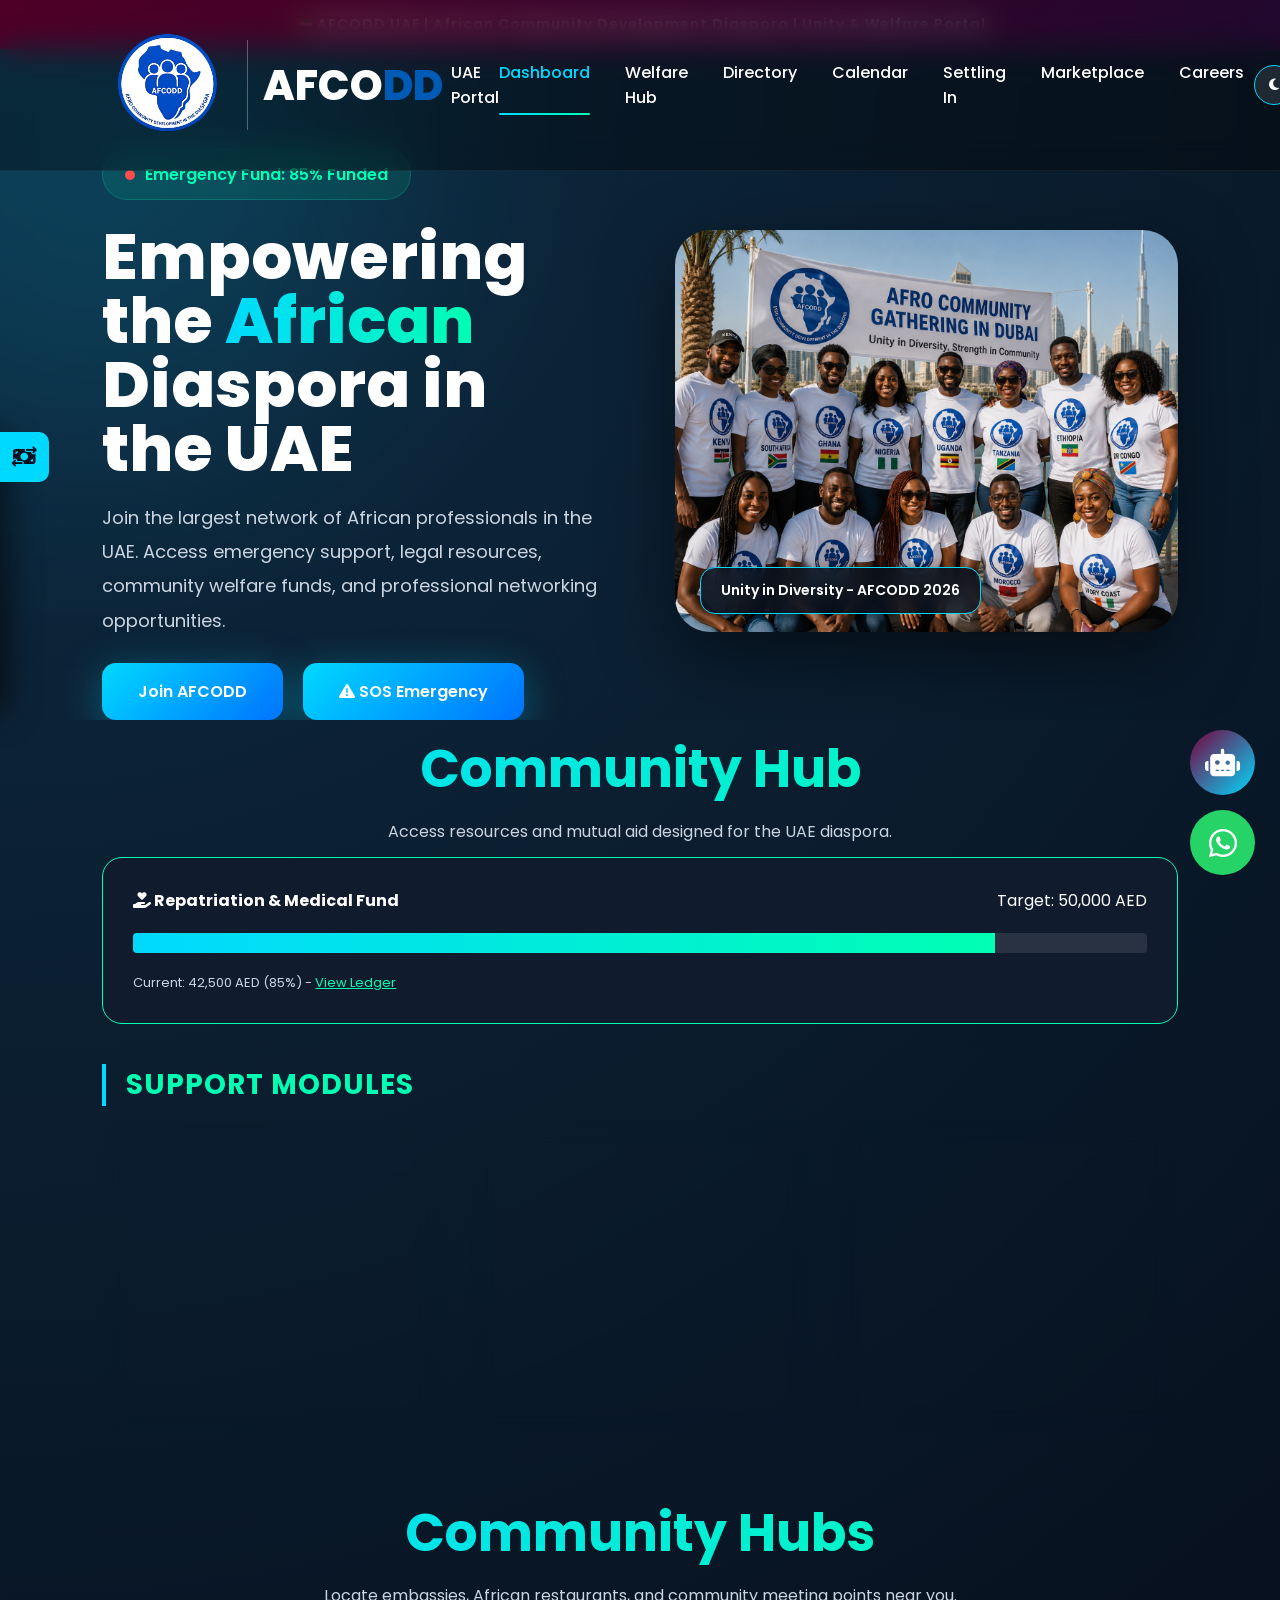
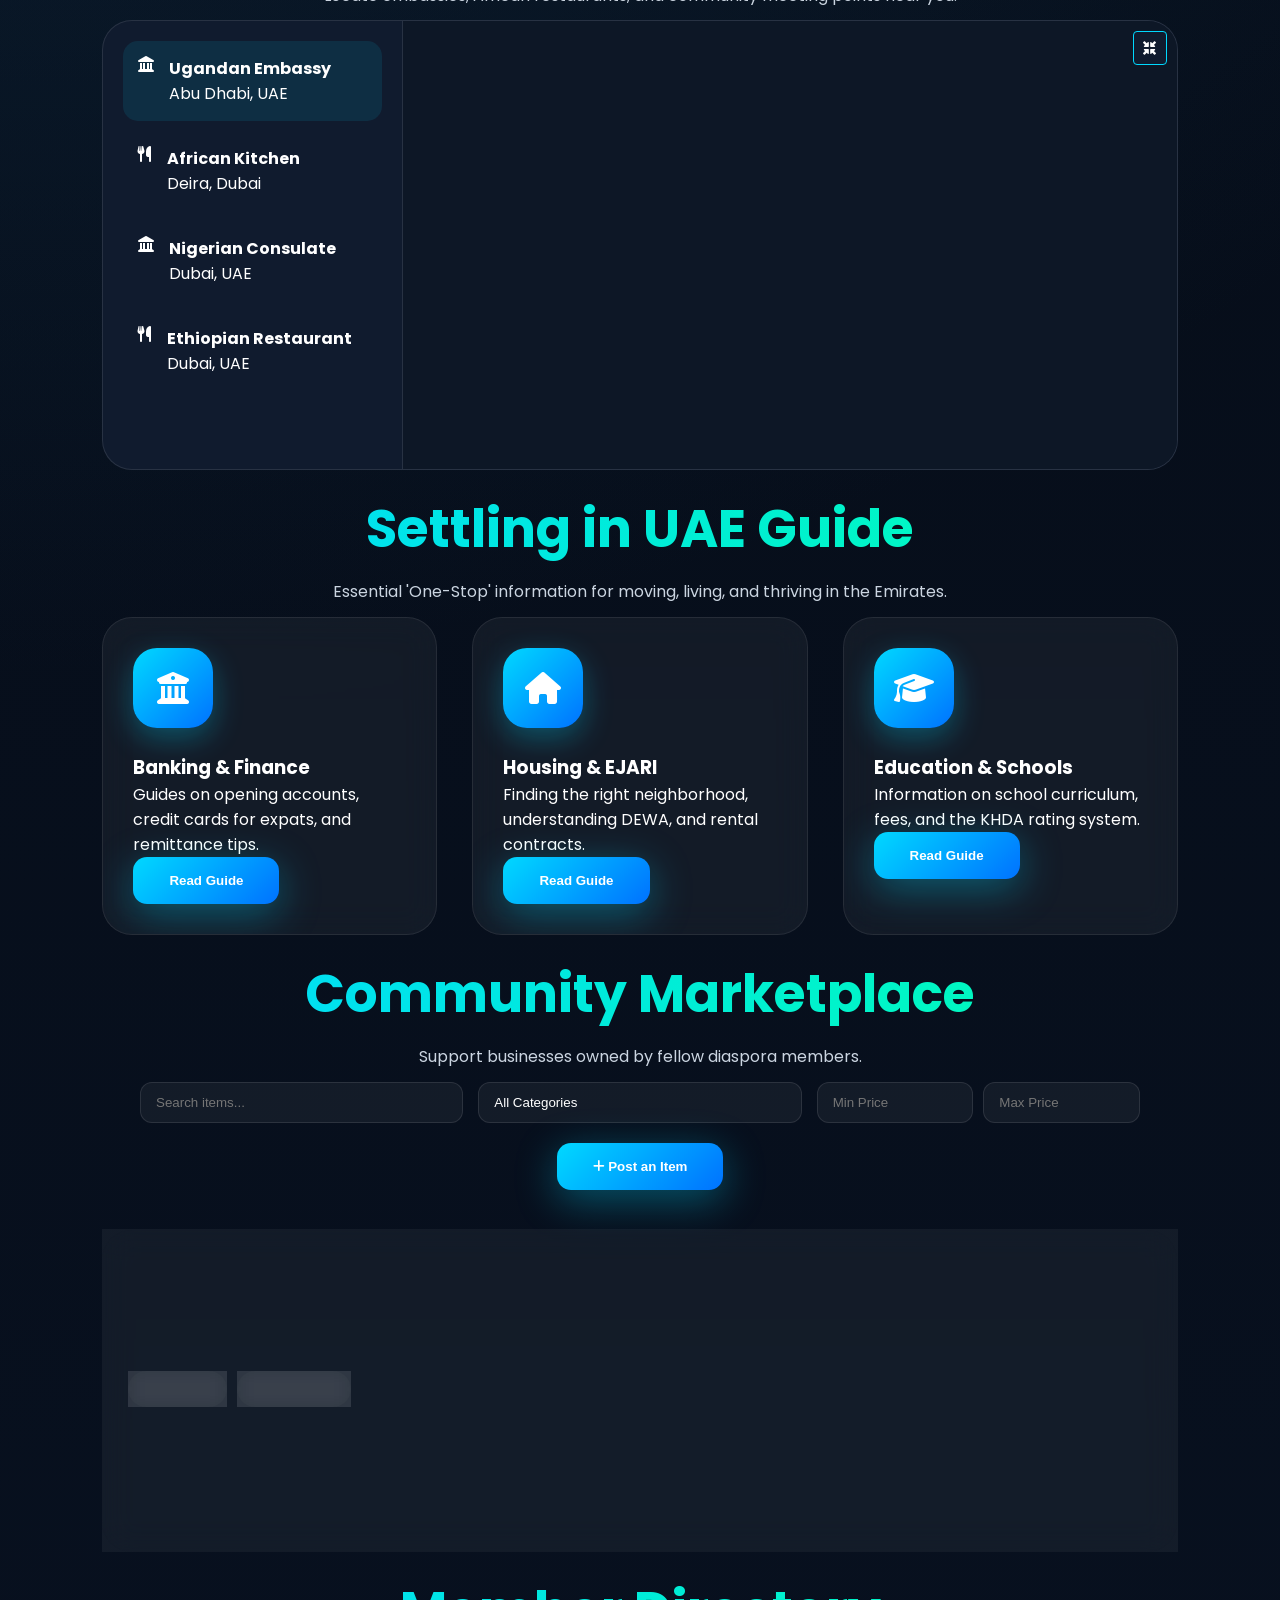
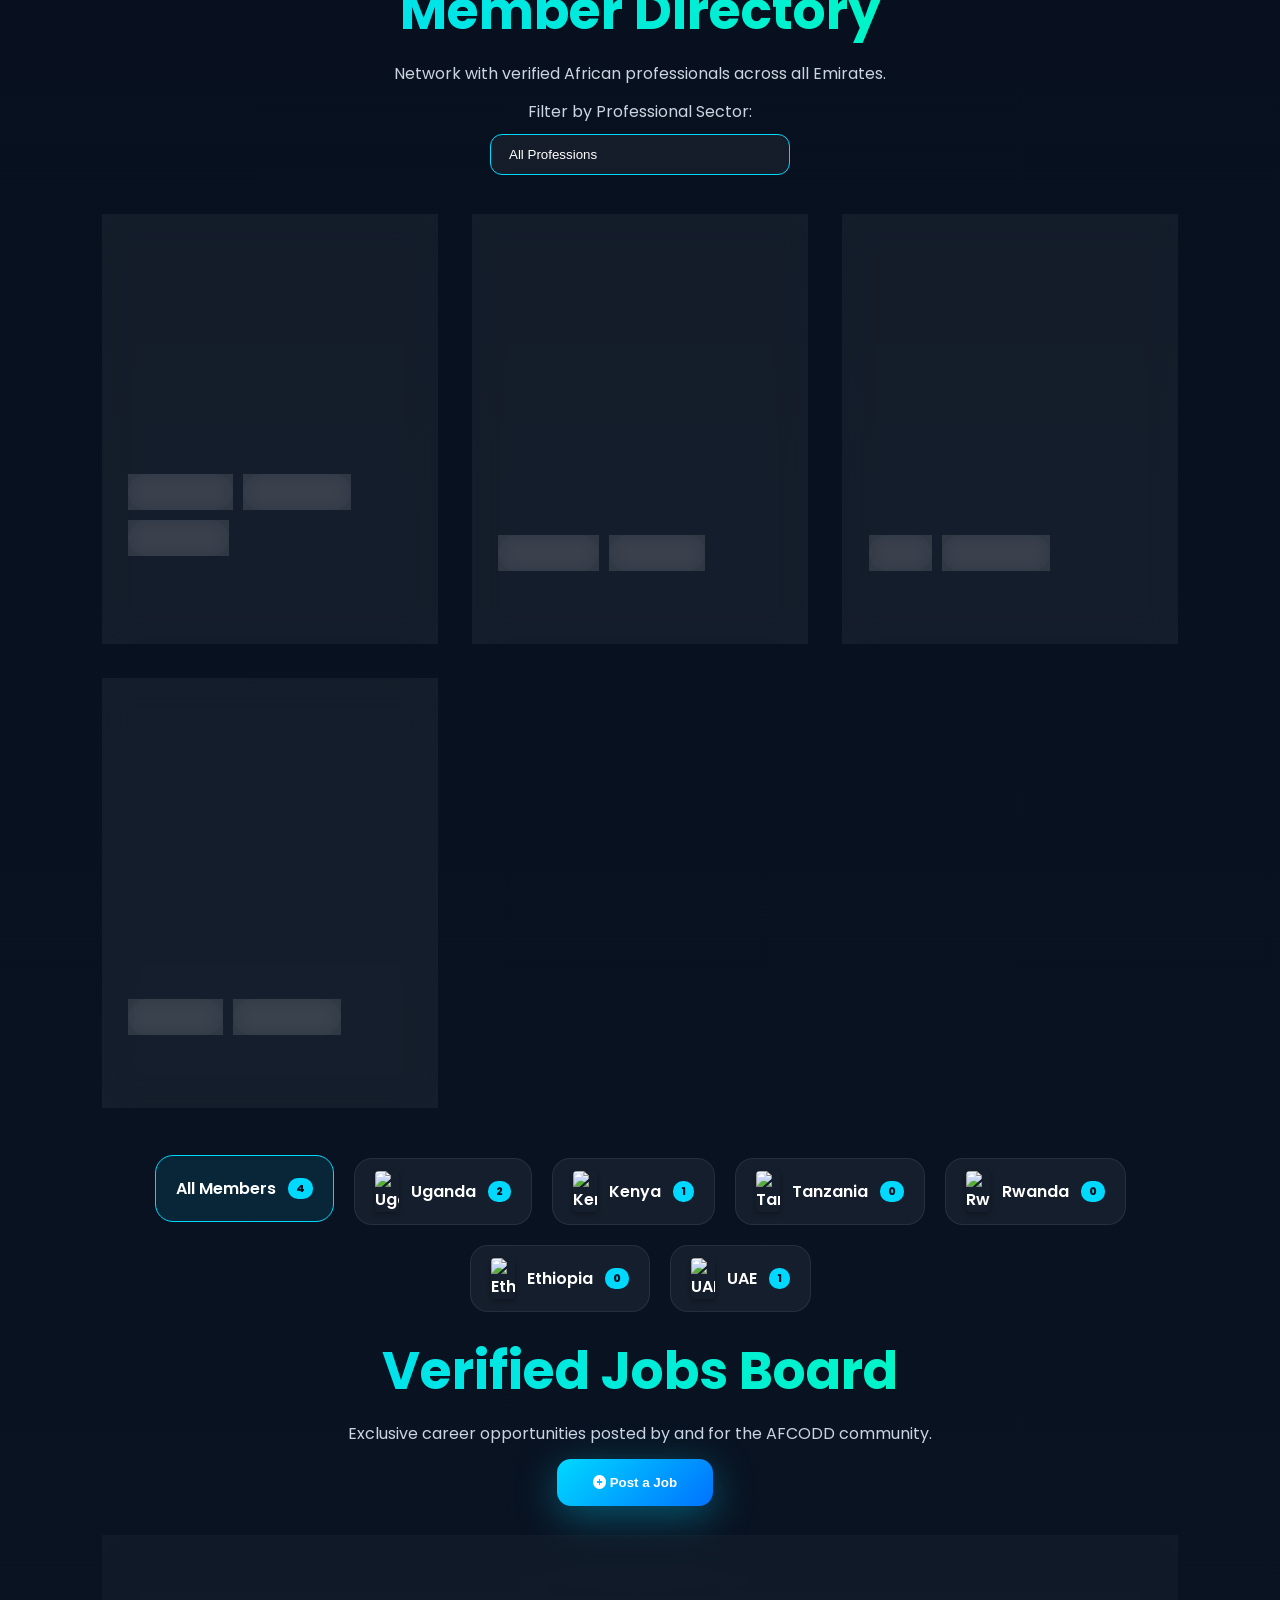
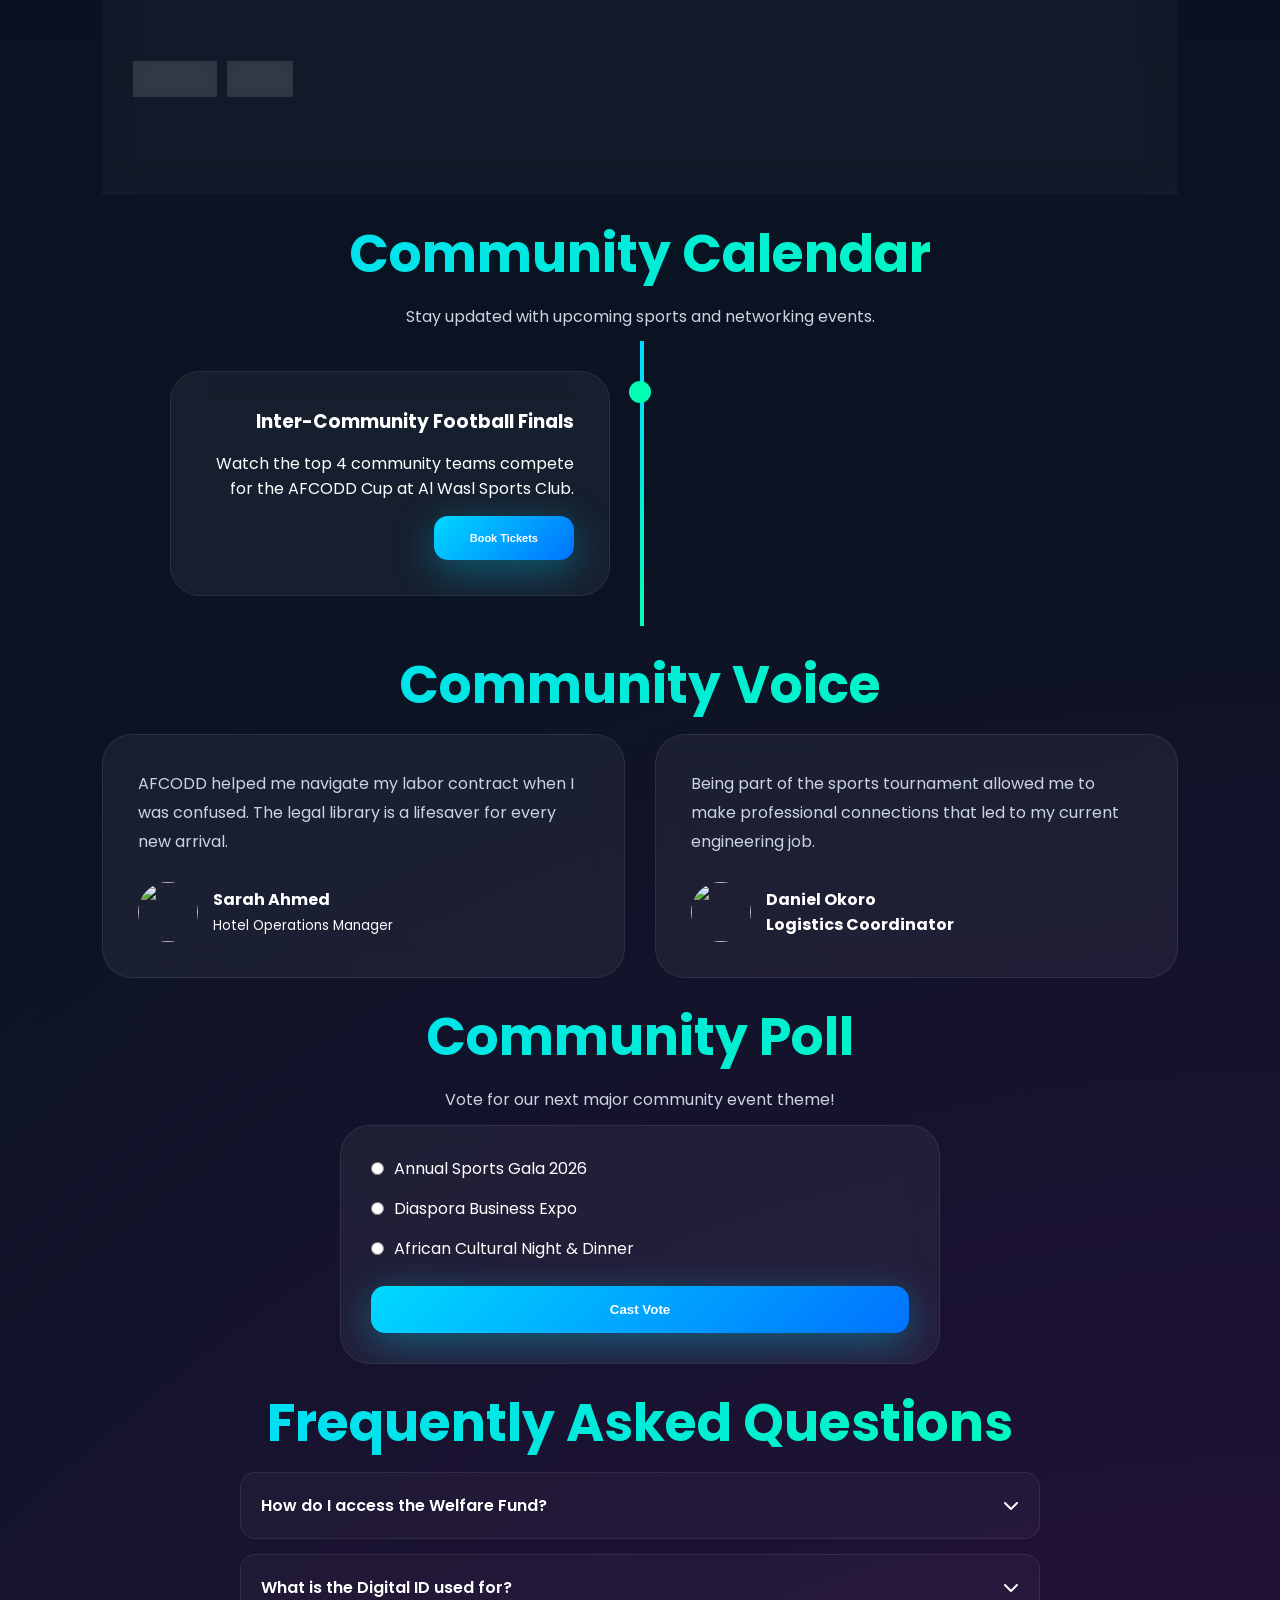
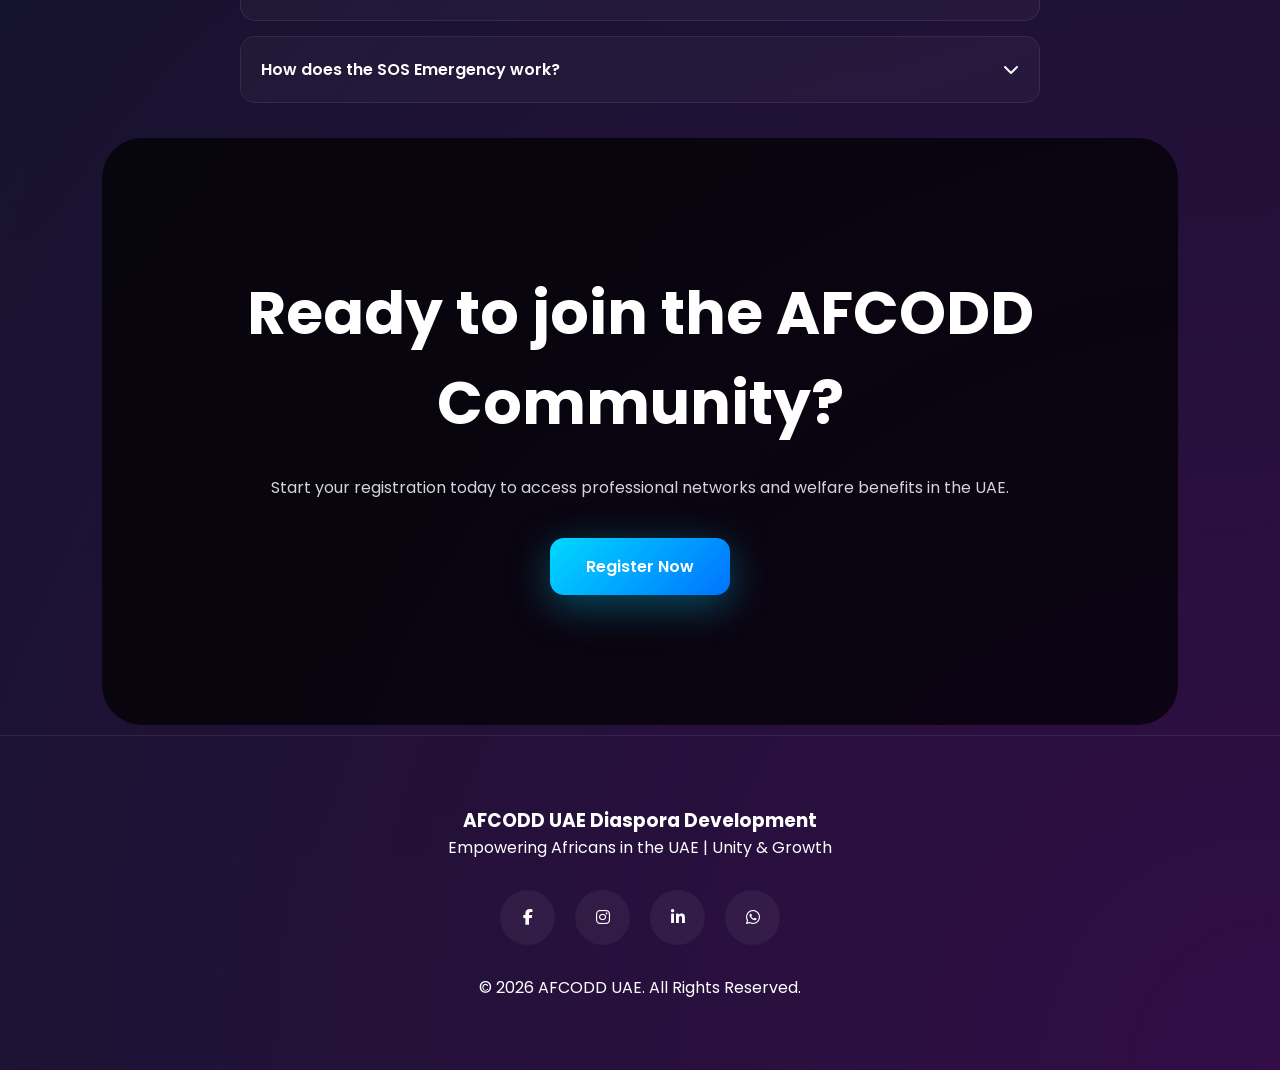
==== index.html @ 60c0ee27 "Upload all files from Codespace" ====
<!DOCTYPE html>
<html lang="en" id="mainHtml">
<head>

<meta charset="UTF-8">
<meta name="viewport" content="width=device-width, initial-scale=1.0">

<title>AFCODD UAE | African Community Development Diaspora</title>

<meta name="description" content="AFCODD: Empowering the African Diaspora in the UAE through welfare, professional networking, and emergency support.">
<meta name="keywords" content="AFCODD UAE, African Diaspora, Uganda UAE, Kenya UAE, Diaspora Welfare Fund, African Community Dubai">

<!-- GOOGLE FONT -->
<link href="https://fonts.googleapis.com/css2?family=Poppins:wght@300;400;500;600;700;800&display=swap" rel="stylesheet">

<!-- PWA Manifest -->
<link rel="manifest" href="manifest.json">

<!-- FAVICON -->
<link rel="icon" type="image/png" sizes="192x192" href="assets/logo.png?v=2">
<link rel="shortcut icon" type="image/png" href="assets/logo.png?v=2">
<link rel="apple-touch-icon" href="assets/logo.png?v=2">

<!-- FONT AWESOME -->
<link rel="stylesheet" href="https://cdnjs.cloudflare.com/ajax/libs/font-awesome/6.5.1/css/all.min.css"/>

<!-- LEAFLET MAPS -->
<link rel="stylesheet" href="https://unpkg.com/leaflet@1.9.4/dist/leaflet.css" />
<script src="https://unpkg.com/leaflet@1.9.4/dist/leaflet.js"></script>

<!-- LEAFLET GEOSEARCH -->
<link rel="stylesheet" href="https://unpkg.com/leaflet-geosearch@3.11.0/dist/geosearch.css" />
<script src="https://unpkg.com/leaflet-geosearch@3.11.0/dist/bundle.min.js"></script>

<!-- CSS -->
<link rel="stylesheet" href="style.css">

<!-- HTML2CANVAS -->
<script src="https://cdnjs.cloudflare.com/ajax/libs/html2canvas/1.4.1/html2canvas.min.js"></script>

<!-- CONFETTI -->
<script src="https://cdn.jsdelivr.net/npm/canvas-confetti@1.9.2/dist/confetti.browser.min.js"></script>

</head>

<body>

<div id="progressBar"></div>

<div class="top-banner" data-i18n="top_banner">
    <div class="ticker-wrapper">
        <div class="ticker-item">🇦🇪 AFCODD UAE | Unity & Welfare Portal</div>
        <div class="ticker-item">📢 Embassy Visit: Saturday at Al Ghurair Center</div>
    </div>
</div>

<!-- ======================================================
NAVBAR
====================================================== -->

<header>

<nav>

<div class="logo">
    <img src="assets/logo.png" alt="AFCODD Logo">
    <span class="logo-separator"></span>
    AFCO<span>DD</span> <span data-i18n="logo_suffix">UAE Portal</span>
</div>

<div class="nav-links" id="navLinks">

<a href="#home" data-i18n="nav_home">Dashboard</a>
<a href="#welfare" data-i18n="nav_services">Welfare</a>
<a href="#directory" data-i18n="nav_workers">Members</a>
<a href="#events" data-i18n="nav_process">Events</a>
<a href="#resources" data-i18n="nav_resources">Resources</a>
<a href="#marketplace" data-i18n="nav_marketplace">Marketplace</a>
<a href="#jobs" data-i18n="nav_contact">Jobs</a>

<div class="nav-underline" id="navUnderline"></div>
</div>

<div class="theme-switch-wrapper">
    <button id="globalThemeToggle" class="theme-btn"><i class="fas fa-moon"></i></button>
</div>

<div class="lang-switch" id="langToggle">
    <span id="langText">العربية</span>
</div>

<div class="menu-btn" id="menuBtn">
<i class="fas fa-bars"></i>
</div>

</nav>

</header>

<!-- ======================================================
HERO
====================================================== -->

<section class="hero" id="home">

<div class="hero-content reveal">

<div class="live-badge">
<div class="live-dot" style="background: var(--danger);"></div>
<span data-i18n="hero_badge">Welfare Fund: 85% Reached</span>
</div>

<h1 data-i18n="hero_title">
    Empowering the <span>African</span> Diaspora in the UAE
</h1>

<p data-i18n="hero_desc">
    Join the largest network of African professionals in the UAE. Access emergency support, legal resources, community welfare funds, and professional networking opportunities.
</p>

<div class="hero-buttons">
<a href="#" class="btn btn-primary hire-btn" data-i18n="btn_hire">Join AFCODD</a>
<a href="#sos" class="btn btn-danger-sos"><i class="fas fa-exclamation-triangle"></i> SOS Emergency</a>
</div>

</div>

<div class="hero-image reveal">

<img src="assets/meeting.png">
<div class="image-caption" data-i18n="hero_img_caption">Unity in Diversity - AFCODD 2026</div>
<div class="image-overlay-info">
    <p data-i18n="hero_img_details">Empowering the African Diaspora through unity and shared growth in the UAE since 2024.</p>
</div>

</div>

</section>

<!-- Welfare Hub -->
<section id="welfare">
<div class="section-title reveal">
<h2 data-i18n="services_title">Diaspora Welfare Hub</h2>
<p data-i18n="services_subtitle">Financial transparency and mutual aid programs for members.</p>
</div>
<div class="fund-tracker-card reveal">
    <div class="fund-header">
        <h4><i class="fas fa-hand-holding-heart"></i> Repatriation & Medical Fund</h4>
        <span>Target: 50,000 AED</span>
    </div>
    <div class="progress-container" style="height: 20px; display: block;">
        <div class="progress-fill" style="width: 85%;"></div>
    </div>
    <p style="font-size: 13px; margin-top: 10px; color: var(--gray);">Current: 42,500 AED (85%) - <a href="#" style="color: var(--secondary);">View Ledger</a></p>
</div>
<div class="qatar-services-wrapper">
    <h3 class="qatar-category-title reveal" data-i18n="service_res_title">Community Support</h3>
    <div class="qatar-services-grid">
        <div class="qatar-service-card reveal">
            <i class="fas fa-gavel qatar-service-icon"></i>
            <h4 data-i18n="service_res_std_title">Legal Aid Library</h4>
            <p data-i18n="service_res_std_desc">Downloadable guides on UAE labor laws, visa renewals, and contract rights.</p>
            <button class="btn btn-secondary">Access Resources</button>
        </div>
        <div class="qatar-service-card reveal">
            <i class="fas fa-shield-alt qatar-service-icon"></i>
            <h4 data-i18n="service_res_deep_title">Emergency SOS</h4>
            <p data-i18n="service_res_deep_desc">One-tap emergency alerts to AFCODD leaders for medical or legal crises.</p>
            <button class="btn btn-primary">Configure SOS</button>
        </div>
        <div class="qatar-service-card reveal">
            <i class="fas fa-id-card qatar-service-icon"></i>
            <h4 data-i18n="service_res_move_title">Digital Diaspora ID</h4>
            <p data-i18n="service_res_move_desc">Generate your secure QR-coded ID card for event access and verification.</p>
            <button class="btn btn-secondary hire-btn">Generate ID</button>
        </div>
    </div>
</div>
</section>

<!-- Community Hub Map -->
<section id="community-map">
    <div class="section-title reveal">
        <h2 data-i18n="map_title">Community Hubs</h2>
        <p data-i18n="map_subtitle">Locate embassies, African restaurants, and community meeting points near you.</p>
    </div>
    <div class="map-container-wrapper reveal">
        <div class="map-sidebar">
            <div class="map-location-item active" data-lat="24.4443" data-lng="54.3970">
                <i class="fas fa-landmark"></i>
                <div><strong>Ugandan Embassy</strong><p>Abu Dhabi, UAE</p></div>
            </div>
            <div class="map-location-item" data-lat="25.2685" data-lng="55.3090">
                <i class="fas fa-utensils"></i>
                <div><strong>African Kitchen</strong><p>Deira, Dubai</p></div>
            </div>
            <div class="map-location-item" data-lat="25.2586" data-lng="55.3031">
                <i class="fas fa-landmark"></i>
                <div><strong>Nigerian Consulate</strong><p>Dubai, UAE</p></div>
            </div>
            <div class="map-location-item" data-lat="25.2635" data-lng="55.3340">
                <i class="fas fa-utensils"></i>
                <div><strong>Ethiopian Restaurant</strong><p>Dubai, UAE</p></div>
            </div>
        </div>
        <div id="map-display" class="map-display">
            <button id="mapResetBtn" class="map-reset-btn" title="Reset Map View">
                <i class="fas fa-compress-arrows-alt"></i>
            </button>
        </div>
    </div>
</section>

<!-- Settling In Guide -->
<section id="resources">
    <div class="section-title reveal">
        <h2 data-i18n="res_title">Settling in UAE Guide</h2>
        <p data-i18n="res_subtitle">Essential 'One-Stop' information for moving, living, and thriving in the Emirates.</p>
    </div>
    <div class="grid">
        <div class="card reveal">
            <div class="service-content">
                <div class="service-icon"><i class="fas fa-university"></i></div>
                <h3 data-i18n="res_banking_title">Banking & Finance</h3>
                <p data-i18n="res_banking_desc">Guides on opening accounts, credit cards for expats, and remittance tips.</p>
                <button class="btn btn-secondary">Read Guide</button>
            </div>
        </div>
        <div class="card reveal">
            <div class="service-content">
                <div class="service-icon"><i class="fas fa-home"></i></div>
                <h3 data-i18n="res_housing_title">Housing & EJARI</h3>
                <p data-i18n="res_housing_desc">Finding the right neighborhood, understanding DEWA, and rental contracts.</p>
                <button class="btn btn-secondary">Read Guide</button>
            </div>
        </div>
        <div class="card reveal">
            <div class="service-content">
                <div class="service-icon"><i class="fas fa-graduation-cap"></i></div>
                <h3 data-i18n="res_edu_title">Education & Schools</h3>
                <p data-i18n="res_edu_desc">Information on school curriculum, fees, and the KHDA rating system.</p>
                <button class="btn btn-secondary">Read Guide</button>
            </div>
        </div>
    </div>
</section>

<!-- Community Marketplace -->
<section id="marketplace">
    <div class="section-title reveal">
        <h2 data-i18n="market_title">Community Marketplace</h2>
        <p data-i18n="market_subtitle">Support businesses owned by fellow diaspora members.</p>
    </div>

    <!-- Marketplace Filters -->
    <div class="market-filters reveal">
        <div class="filter-group">
            <input type="text" id="marketSearchInput" data-i18n-placeholder="market_search_placeholder" placeholder="Search items...">
        </div>
        <div class="filter-group">
            <select id="marketCategoryFilter" class="form-select">
                <option value="all" data-i18n="filter_all_categories">All Categories</option>
                <option value="electronics">Electronics</option>
                <option value="furniture">Furniture</option>
                <option value="fashion">Fashion</option>
                <option value="services">Services</option>
            </select>
        </div>
        <div class="filter-group price-inputs">
            <input type="number" id="marketMinPrice" placeholder="Min Price">
            <input type="number" id="marketMaxPrice" placeholder="Max Price">
        </div>
    </div>

    <div style="text-align: center; margin: 20px 0 40px;" class="reveal">
        <button class="btn btn-primary" id="openMarketModalBtn"><i class="fas fa-plus"></i> <span data-i18n="btn_post_item">Post an Item</span></button>
    </div>

    <div class="grid" id="marketGrid">
        <div class="card reveal market-item" data-category="electronics" data-price="150" data-title="Professional Camera">
            <div class="badge">AED 150</div>
            <img src="https://images.unsplash.com/photo-1523275335684-37898b6baf30?q=80&w=1200" alt="Product">
            <div class="worker-info" style="position: relative; left: 0; bottom: 0; padding: 25px;">
                <h3>Professional Camera</h3>
                <p>Barely used, perfect for content creators.</p>
                <div class="worker-tags"><span>Electronics</span><span>Dubai Marina</span></div>
                <button class="btn btn-secondary contact-seller-btn" style="margin-top: 15px; width: 100%;">Contact Seller</button>
                <button class="btn whatsapp-share-btn" style="margin-top: 10px; width: 100%; background: #25d366; color: white;"><i class="fab fa-whatsapp"></i> Share to WhatsApp</button>
            </div>
        </div>
    </div>
</section>

<!-- Member Directory -->
<section id="directory">

<div class="section-title reveal">
<h2 data-i18n="workers_title">Member Directory</h2>
<p data-i18n="workers_subtitle">
Find and network with African professionals across the UAE.
</p>
</div>

<div class="filter-container reveal" style="text-align: center; margin-bottom: 40px;">
    <label for="nationalityFilter" style="display: block; margin-bottom: 10px; color: var(--gray);" data-i18n="filter_label">Search by Profession:</label>
    <select id="nationalityFilter" class="form-select" style="max-width: 300px; margin: 0 auto; border: 1px solid var(--primary);">
        <option value="all">All Professions</option>
        <option value="it">IT & Tech</option>
        <option value="healthcare">Healthcare</option>
        <option value="hospitality">Hospitality</option>
        <option value="legal">Legal</option>
    </select>
</div>

<div class="grid">

<!-- Added multiple dummy cards for demonstration -->
<div class="card reveal worker-card-item" data-nationality="uganda" data-profession="it">

<div class="badge">
Verified Member
</div>

<img src="https://images.unsplash.com/photo-1544717305-2782549b5136?q=80&w=1200&auto=format&fit=crop">

<div class="worker-info">
<h3>Grace Namono</h3>
<p>Senior Software Engineer</p>
<div class="worker-tags">
<span>Technology</span>
<span>🇺🇬 Ugandan</span>
<span>Mentorship</span>
</div>
<button class="btn btn-secondary view-profile-btn" style="margin-top: 15px; width: 100%;" data-worker-name="Grace Namono" data-bio="Grace is a highly experienced housekeeper with 4 years of experience in luxury villas in Kampala. She specializes in deep cleaning and infant care." data-skills="Ironing, Laundry, Childcare, Cooking" data-nationality="Ugandan">View Profile</button>
</div>
</div>

<div class="card reveal worker-card-item" data-nationality="kenya" data-profession="healthcare">
    <div class="badge">Verified Member</div>
    <img src="https://images.unsplash.com/photo-1500648767791-00dcc994a43e?q=80&w=1200&auto=format&fit=crop">
    <div class="worker-info">
        <h3>Samuel Okello</h3>
        <p>Registered Nurse</p>
        <div class="worker-tags"><span>Healthcare</span><span>🇰🇪 Kenyan</span></div>
        <button class="btn btn-secondary view-profile-btn" data-worker-name="Samuel Okello" data-bio="Experienced ICU nurse." data-skills="ER, ICU, Patient Care" data-nationality="Kenyan">View Profile</button>
    </div>
</div>

<div class="card reveal worker-card-item" data-nationality="uae" data-profession="legal">
    <div class="badge">Verified Member</div>
    <img src="https://images.unsplash.com/photo-1507003211169-0a1dd7228f2d?q=80&w=1200&auto=format&fit=crop">
    <div class="worker-info">
        <h3>Ahmed Al-Zaid</h3>
        <p>Legal Consultant</p>
        <div class="worker-tags"><span>Legal</span><span>🇦🇪 UAE Base</span></div>
        <button class="btn btn-secondary view-profile-btn" data-worker-name="Ahmed Al-Zaid" data-bio="Expert in UAE Labor law." data-skills="Contracts, Mediation" data-nationality="UAE">View Profile</button>
    </div>
</div>

<div class="card reveal worker-card-item" data-nationality="uganda" data-profession="hospitality">
    <div class="badge">Verified Member</div>
    <img src="https://images.unsplash.com/photo-1531123897727-8f129e16fd3c?q=80&w=1200&auto=format&fit=crop">
    <div class="worker-info">
        <h3>Joy Nakato</h3>
        <p>Hospitality Lead</p>
        <div class="worker-tags"><span>Hospitality</span><span>🇺🇬 Ugandan</span></div>
        <button class="btn btn-secondary view-profile-btn" data-worker-name="Joy Nakato" data-bio="Customer service expert." data-skills="F&B, Front Desk" data-nationality="Ugandan">View Profile</button>
    </div>
</div>

</div>
</div>

<div class="flags reveal" id="nationalityFlags">
    <div class="flag active" data-nationality="all">
        <span>All Members</span>
        <span class="member-count" data-count-for="all">0</span>
    </div>
    <div class="flag" data-nationality="uganda">
        <img src="https://flagcdn.com/w40/ug.png" alt="Uganda">
        <span>Uganda</span>
        <span class="member-count" data-count-for="uganda">0</span>
    </div>
    <div class="flag" data-nationality="kenya">
        <img src="https://flagcdn.com/w40/ke.png" alt="Kenya">
        <span>Kenya</span>
        <span class="member-count" data-count-for="kenya">0</span>
    </div>
    <div class="flag" data-nationality="tanzania">
        <img src="https://flagcdn.com/w40/tz.png" alt="Tanzania">
        <span>Tanzania</span>
        <span class="member-count" data-count-for="tanzania">0</span>
    </div>
    <div class="flag" data-nationality="rwanda">
        <img src="https://flagcdn.com/w40/rw.png" alt="Rwanda">
        <span>Rwanda</span>
        <span class="member-count" data-count-for="rwanda">0</span>
    </div>
    <div class="flag" data-nationality="ethiopia">
        <img src="https://flagcdn.com/w40/et.png" alt="Ethiopia">
        <span>Ethiopia</span>
        <span class="member-count" data-count-for="ethiopia">0</span>
    </div>
    <div class="flag" data-nationality="uae">
        <img src="https://flagcdn.com/w40/ae.png" alt="UAE">
        <span>UAE</span>
        <span class="member-count" data-count-for="uae">0</span>
    </div>
</div>

</section>

<!-- ======================================================
JOBS BOARD (NEW)
====================================================== -->

<section id="jobs">
    <div class="section-title reveal">
        <h2 data-i18n="jobs_title">Verified Jobs Board</h2>
        <p data-i18n="jobs_subtitle">Exclusive career opportunities posted by and for the AFCODD community.</p>
    </div>

    <div class="filter-container reveal" style="text-align: center; margin-bottom: 30px;">
        <button class="btn btn-secondary" style="margin-right: 10px;"><i class="fas fa-plus-circle"></i> Post a Job</button>
    </div>

    <div class="grid">
        <div class="card reveal job-post-card">
            <div class="badge">New Post</div>
            <div class="service-content">
                <h3>Hospitality Supervisor</h3>
                <p><strong>Company:</strong> Jumeirah Group (via AFCODD Member)</p>
                <p>Looking for an experienced supervisor for a luxury resort in Dubai. Must be verified member.</p>
                <div class="worker-tags"><span>Full-time</span><span>Dubai</span></div>
                <button class="btn btn-primary" style="width: 100%; margin-top: 20px;">View Details</button>
            </div>
        </div>
    </div>
</section>

<!-- ======================================================
EVENTS & SPORTS
====================================================== -->

<section id="events">
<div class="section-title reveal">
<h2 data-i18n="process_title">Community Calendar</h2>
<p data-i18n="process_subtitle">Sports tournaments, career fairs, and social gatherings.</p>
</div>

<div class="timeline">
<div class="timeline-item reveal">
<div class="timeline-dot"></div>
<div class="card timeline-card">
    <h3>Inter-Community Football Finals</h3>
    <p>Watch the top 4 community teams compete for the AFCODD Cup at Al Wasl Sports Club.</p>
    <button class="btn btn-secondary" style="margin-top: 15px; font-size: 11px;">Book Tickets</button>
</div>
</div>
</div>
</section>

<!-- ======================================================
TESTIMONIALS
====================================================== -->

<section>

<div class="section-title reveal">
<h2 data-i18n="testimonials_title">Community Voice</h2>
</div>
<div class="testimonials">
<div class="card testimonial reveal">
<p data-i18n="testi_1">AFCODD helped me navigate my labor contract when I was confused. The legal library is a lifesaver for every new arrival in the UAE.</p>

<div class="user">

<img src="https://randomuser.me/api/portraits/women/44.jpg">

<div>
<h4>Sarah Ahmed</h4>
<small>Hotel Operations Manager</small>
</div>

</div>

</div>

<div class="card testimonial reveal">
<p data-i18n="testi_2">The welfare fund provided critical support when my family faced a medical emergency. AFCODD truly looks out for its members in the UAE.</p>

<div class="user">
<img src="https://randomuser.me/api/portraits/men/32.jpg">
<div>
<h4>Daniel Okoro</h4>
<h4>Logistics Coordinator</h4>
</div>
</div>
</div>
</div>
</section>

<!-- ======================================================
COMMUNITY POLL (NEW)
====================================================== -->

<section id="poll">
    <div class="section-title reveal">
        <h2 data-i18n="poll_title">Community Poll</h2>
        <p data-i18n="poll_subtitle">Vote for our next major community event theme!</p>
    </div>
    <div class="poll-container card reveal" style="max-width: 600px; margin: 0 auto; padding: 30px;">
        <div id="poll-voting">
            <div class="poll-option" style="margin-bottom: 15px; display: flex; align-items: center; gap: 10px; cursor: pointer;">
                <input type="radio" name="event-poll" id="opt-sports" value="sports" style="width: auto;">
                <label for="opt-sports" style="margin: 0; cursor: pointer;">Annual Sports Gala 2026</label>
            </div>
            <div class="poll-option" style="margin-bottom: 15px; display: flex; align-items: center; gap: 10px; cursor: pointer;">
                <input type="radio" name="event-poll" id="opt-business" value="business" style="width: auto;">
                <label for="opt-business" style="margin: 0; cursor: pointer;">Diaspora Business Expo</label>
            </div>
            <div class="poll-option" style="margin-bottom: 25px; display: flex; align-items: center; gap: 10px; cursor: pointer;">
                <input type="radio" name="event-poll" id="opt-cultural" value="cultural" style="width: auto;">
                <label for="opt-cultural" style="margin: 0; cursor: pointer;">African Cultural Night & Dinner</label>
            </div>
            <button id="submit-vote" class="btn btn-primary" style="width: 100%;">Cast Vote</button>
        </div>
        <div id="poll-results" style="display: none;">
            <h4 style="margin-bottom: 20px; color: var(--secondary);">Live Results</h4>
            <div class="result-item" style="margin-bottom: 15px;">
                <div style="display: flex; justify-content: space-between; margin-bottom: 5px; font-size: 14px;"><span>Sports Gala</span><span id="perc-sports">0%</span></div>
                <div style="height: 10px; background: rgba(255,255,255,0.1); border-radius: 5px; overflow: hidden;"><div id="bar-sports" style="height: 100%; background: var(--primary); width: 0%; transition: 1s;"></div></div>
            </div>
            <div class="result-item" style="margin-bottom: 15px;">
                <div style="display: flex; justify-content: space-between; margin-bottom: 5px; font-size: 14px;"><span>Business Expo</span><span id="perc-business">0%</span></div>
                <div style="height: 10px; background: rgba(255,255,255,0.1); border-radius: 5px; overflow: hidden;"><div id="bar-business" style="height: 100%; background: var(--secondary); width: 0%; transition: 1s;"></div></div>
            </div>
            <div class="result-item" style="margin-bottom: 15px;">
                <div style="display: flex; justify-content: space-between; margin-bottom: 5px; font-size: 14px;"><span>Cultural Night</span><span id="perc-cultural">0%</span></div>
                <div style="height: 10px; background: rgba(255,255,255,0.1); border-radius: 5px; overflow: hidden;"><div id="bar-cultural" style="height: 100%; background: var(--gold); width: 0%; transition: 1s;"></div></div>
            </div>
            <p style="font-size: 12px; color: var(--gray); text-align: center; margin-top: 15px;">Thank you for your participation!</p>
        </div>
    </div>
</section>

<!-- ======================================================
FAQ SECTION
====================================================== -->

<section id="faq">
    <div class="section-title reveal">
        <h2 data-i18n="faq_title">Frequently Asked Questions</h2>
    </div>
    <div class="faq-container reveal">
        <div class="faq-item">
            <div class="faq-question" data-i18n="faq_q1">How do I access the Welfare Fund? <i class="fas fa-chevron-down"></i></div>
            <div class="faq-answer" data-i18n="faq_a1">Members can apply via the Dashboard. Requests are reviewed by community leaders for emergency repatriation or medical support within 24 hours.</div>
        </div>
        <div class="faq-item">
            <div class="faq-question" data-i18n="faq_q2">What is the Digital ID used for? <i class="fas fa-chevron-down"></i></div>
            <div class="faq-answer" data-i18n="faq_a2">The Digital ID serves as community verification for sports events, SOS assistance, and exclusive member discounts at partner businesses.</div>
        </div>
        <div class="faq-item">
            <div class="faq-question" data-i18n="faq_q3">How does the SOS Emergency work? <i class="fas fa-chevron-down"></i></div>
            <div class="faq-answer" data-i18n="faq_a3">Once you join AFCODD and set up your emergency contacts, the SOS button provides one-tap alerts to both community responders and your next of kin.</div>
        </div>
    </div>
</section>

<!-- ======================================================
CTA
====================================================== -->

<section id="contact">
<div class="cta reveal">
<h2 data-i18n="cta_title">
Ready to join the AFCODD Community?
</h2>
<p data-i18n="cta_desc">
Start your registration today to access professional networks, 
emergency welfare benefits, and community support in the UAE.
</p>
<a href="#" class="btn btn-primary hire-btn" data-i18n="cta_btn">
Register Now
</a>
</div>
</section>

<!-- ======================================================
FOOTER
====================================================== -->

<footer>

<h3 data-i18n="footer_title">
AFCODD UAE Diaspora Development
</h3>

<p data-i18n="footer_desc">
Empowering Africans in the UAE | Unity & Growth
</p>

<div class="socials">

<a href="#"><i class="fab fa-facebook-f"></i></a>
<a href="#"><i class="fab fa-instagram"></i></a>
<a href="#"><i class="fab fa-linkedin-in"></i></a>
<a href="#"><i class="fab fa-whatsapp"></i></a>

</div>

<p data-i18n="footer_rights">
© 2026 AFCODD UAE. All Rights Reserved.
</p>

</footer>

<!-- ======================================================
APPLICATION MODAL
====================================================== -->

<div class="modal-overlay" id="applicationModalOverlay">
    <div class="application-modal">
        <button class="close-btn" id="closeModalBtn">&times;</button>
        <div id="applicationModalContent">
            <h2>Apply for <span id="modalJobTitle"></span></h2>
        <form class="application-form" id="jobApplicationForm">
            <div class="progress-container" id="uploadProgressContainer" style="display: none;">
                <div class="progress-fill" id="uploadProgressFill"></div>
            </div>

            <div id="formError" class="error-msg"></div>

            <div class="step-indicator" id="applicationStepIndicator">
                <div class="step-dot active" data-step="0"></div>
                <div class="step-dot" data-step="1"></div>
                <div class="step-dot" data-step="2"></div>
            </div>

            <!-- Step 1: Personal Information -->
            <div class="form-step active">
                <label for="applicantName">Full Name</label>
                <input type="text" id="applicantName" name="applicantName" placeholder="Enter your full name" required minlength="3">

                <label for="applicantEmail">Email Address</label>
                <input type="email" id="applicantEmail" name="applicantEmail" placeholder="email@example.com" required>

                <label for="applicantPhone">Phone Number (Optional)</label>
                <input type="tel" id="applicantPhone" name="applicantPhone" placeholder="+974 5555 1234">

                <label for="applicantLinkedIn">LinkedIn Profile URL (Optional)</label>
                <input type="url" id="applicantLinkedIn" name="applicantLinkedIn" placeholder="https://linkedin.com/in/yourprofile">
                
                <div class="step-buttons">
                    <button type="button" class="btn btn-primary next-step">Next: Resume & Details</button>
                </div>
            </div>

            <!-- Step 2: Resume & Details -->
            <div class="form-step">
                <label for="applicantResume">Resume (PDF, Max 2MB)</label>
                <div class="drop-zone" id="resumeDropZone">
                    <span class="drop-zone__prompt">Drop resume here or click to upload</span>
                    <input type="file" id="applicantResume" name="applicantResume" accept=".pdf,.doc,.docx" required class="drop-zone__input">
                </div>

                <div id="resumePreview" class="resume-preview" style="display: none;">
                    <div class="preview-header">
                        <span><i class="fas fa-file-pdf"></i> Resume Preview</span>
                        <button type="button" id="removeResumeBtn" class="remove-btn">Remove</button>
                    </div>
                    <iframe id="pdfFrame" src=""></iframe>
                </div>

                <label for="applicantCoverLetter">Message / Cover Letter</label>
                <div class="textarea-wrapper">
                    <textarea id="applicantCoverLetter" name="applicantCoverLetter" placeholder="Tell us about your experience..." minlength="20" maxlength="500"></textarea>
                    <div class="char-counter"><span id="currentChar">0</span>/500</div>
                </div>

                <label for="desiredSalary">Desired Monthly Salary (QAR)</label>
                <input type="number" id="desiredSalary" name="desiredSalary" placeholder="e.g., 5000" min="0">

                <label for="availability">Availability</label>
                <select id="availability" name="availability" class="form-select">
                    <option value="" disabled selected>Select availability...</option>
                    <option value="immediately">Immediately</option>
                    <option value="2weeks">2 Weeks Notice</option>
                    <option value="1month">1 Month Notice</option>
                    <option value="negotiable">Negotiable</option>
                </select>
                
                <div class="step-buttons">
                    <button type="button" class="btn btn-secondary prev-step">Back</button>
                    <button type="button" class="btn btn-primary next-step">Next: Review Application</button>
                </div>
            </div>

            <!-- Step 3: Summary -->
            <div class="form-step">
                <div id="applicationSummary" class="summary-container"></div>
                
                <div class="step-buttons">
                    <button type="button" class="btn btn-secondary prev-step">Back</button>
                    <button type="submit" class="btn btn-primary" id="submitApplicationBtn">Submit Application</button>
                </div>
            </div>
        </form>
        </div>
        <div id="applicationSuccess" class="success-message" style="display: none;">
            <div class="particles">
                <span class="particle"></span>
                <span class="particle"></span>
                <span class="particle"></span>
                <span class="particle"></span>
                <span class="particle"></span>
                <span class="particle"></span>
            </div>
            <i class="fas fa-check-circle"></i>
            <h3>Application Received!</h3>
            <p style="color: var(--gray);">Thank you for applying. Our recruitment team will review your profile and contact you shortly.</p>
            <div class="countdown-timer">
                Closing in <span class="timer-count">5</span>s
            </div>
            <button type="button" class="btn btn-primary" style="margin-top: 25px;" onclick="closeApplicationModal()">Back to Jobs</button>
        </div>
    </div>
</div>

<!-- ======================================================
HIRING MODAL (FOR EMPLOYERS)
====================================================== -->

<div class="modal-overlay" id="hiringModalOverlay">
    <div class="application-modal">
        <button class="close-btn" id="closeHiringModalBtn">&times;</button>
        <button class="theme-toggle-modal" id="modalThemeToggle"><i class="fas fa-sun"></i></button>
        <div id="hiringModalContent">
        <h2 data-i18n="onboarding_title">Join AFCODD UAE</h2>
        <p style="color: var(--gray); font-size: 14px; margin-bottom: 20px;" data-i18n="onboarding_subtitle">Become a verified member of the diaspora community.</p>
        
        <div class="step-indicator" id="hiringStepIndicator">
            <div class="step-dot active" data-step="0"></div>
            <div class="step-dot" data-step="1"></div>
            <div class="step-dot" data-step="2"></div>
            <div class="step-dot" data-step="3"></div>
        </div>

        <form class="application-form" id="hiringForm">
            <!-- Step 1: Identity -->
            <div class="form-step active">
                <label for="clientName">Full Name</label>
                <input type="text" id="clientName" name="clientName" placeholder="Your full name as per Passport" required>

                <label for="clientEmail">Email Address</label>
                <input type="email" id="clientEmail" name="clientEmail" placeholder="your@email.com" required>

                <label for="clientPhone">UAE Phone Number</label>
                <input type="tel" id="clientPhone" name="clientPhone" placeholder="+971 5X XXX XXXX" required>
                
                <div class="step-buttons">
                    <button type="button" class="btn btn-primary next-step">Next: Diaspora Profile</button>
                </div>
            </div>

            <!-- Step 2: Profile -->
            <div class="form-step">
                <label for="preferredNationality">Nationality</label>
                <select id="preferredNationality" name="preferredNationality" class="form-select" required>
                    <option value="" disabled selected>Select your country...</option>
                    <option value="uganda">Uganda 🇺🇬</option>
                    <option value="kenya">Kenya 🇰🇪</option>
                    <option value="rwanda">Rwanda 🇷🇼</option>
                    <option value="tanzania">Tanzania 🇹🇿</option>
                    <option value="ethiopia">Ethiopia 🇪🇹</option>
                    <option value="other">Other African Nation</option>
                </select>

                <label for="memberProfession">Profession / Job Title</label>
                <input type="text" id="memberProfession" name="memberProfession" placeholder="e.g. Software Engineer, Nurse" required>

                <label for="serviceLocation">Current Residence (Emirate)</label>
                <select id="serviceLocation" name="serviceLocation" class="form-select" required>
                    <option value="" disabled selected>Select Emirate...</option>
                    <option value="Dubai">Dubai</option>
                    <option value="Abu Dhabi">Abu Dhabi</option>
                    <option value="Sharjah">Sharjah</option>
                    <option value="Ajman">Ajman</option>
                    <option value="RAK">Ras Al Khaimah</option>
                    <option value="Fujairah">Fujairah</option>
                    <option value="UAQ">Umm Al Quwain</option>
                </select>
                
                <div class="step-buttons">
                    <button type="button" class="btn btn-secondary prev-step">Back</button>
                    <button type="button" class="btn btn-primary next-step">Next: Emergency Setup</button>
                </div>
            </div>

            <!-- Step 3: SOS & Emergency -->
            <div class="form-step">
                <h4 style="color: var(--danger); margin-bottom: 10px;"><i class="fas fa-exclamation-circle"></i> SOS Configuration</h4>
                <p style="font-size: 12px; color: var(--gray); margin-bottom: 15px;">Setting this up allows AFCODD to assist you faster in case of medical or legal emergencies.</p>

                <label for="emergencyContactName">Emergency Contact Name</label>
                <input type="text" id="emergencyContactName" name="emergencyContactName" placeholder="Next of Kin Name" required>

                <label for="emergencyContactPhone">Emergency Contact Phone</label>
                <input type="tel" id="emergencyContactPhone" name="emergencyContactPhone" placeholder="Phone number" required>

                <label for="medicalNotes">Important Medical Info (Optional)</label>
                <textarea id="medicalNotes" name="medicalNotes" placeholder="Allergies, chronic conditions, etc."></textarea>
                
                <div class="step-buttons">
                    <button type="button" class="btn btn-secondary prev-step">Back</button>
                    <button type="button" class="btn btn-primary next-step">Review Membership</button>
                </div>
            </div>

            <!-- Step 4: Summary -->
            <div class="form-step">
                <div id="hiringSummary" class="summary-container"></div>
                
                <div class="step-buttons">
                    <button type="button" class="btn btn-secondary prev-step">Back</button>
                    <button type="submit" class="btn btn-primary" id="submitHiringBtn">
                        Complete Registration
                        <i class="fas fa-spinner fa-spin loading-spinner" style="display: none;"></i>
                    </button>
                </div>
            </div>
        </form>
        </div>
        <div id="hiringSuccess" class="success-message" style="display: none;">
            <div class="particles">
                <span class="particle"></span>
                <span class="particle"></span>
                <span class="particle"></span>
                <span class="particle"></span>
                <span class="particle"></span>
                <span class="particle"></span>
            </div>
            <i class="fas fa-paper-plane"></i>
            <h3>Membership Approved!</h3>
            <p style="color: var(--gray);">Welcome to AFCODD. Your diaspora profile is now active and your SOS benefits are live.</p>
            <div class="countdown-timer">
                Closing in <span class="timer-count">5</span>s
            </div>
            <button type="button" class="btn btn-primary" style="margin-top: 25px;" onclick="closeHiringModal()">Got it</button>
        </div>
    </div>
</div>

<!-- ======================================================
PACKAGE COMPARISON MODAL
====================================================== -->
<div class="modal-overlay" id="comparisonModalOverlay">
    <div class="application-modal" style="max-width: 600px;">
        <button class="close-btn" id="closeComparisonModalBtn">&times;</button>
        <h2 style="margin-bottom: 10px;">Compare Packages</h2>
        <p style="color: var(--gray); font-size: 14px;">Choose the contract type that best fits your operational needs in Qatar.</p>
        
        <div class="comparison-table-wrapper">
            <table class="comparison-table">
                <thead>
                    <tr>
                        <th>Feature</th>
                        <th>
                            Full-Time
                            <span class="recommended-badge" title="Our most popular choice for long-term operational stability and worker welfare.">Recommended</span>
                        </th>
                        <th>Part-Time</th>
                        <th>Daily</th>
                        <th>Hourly</th>
                    </tr>
                </thead>
                <tbody>
                    <tr>
                        <td>Standard Hours</td>
                        <td>192 hrs/mo</td>
                        <td>96 hrs/mo</td>
                        <td>8 hrs/day</td>
                        <td>On-demand</td>
                    </tr>
                    <tr>
                        <td>Accommodation</td>
                        <td><i class="fas fa-check-circle check-icon"></i> Provided</td>
                        <td><i class="fas fa-info-circle" style="color: var(--gold)"></i> Optional</td>
                        <td><i class="fas fa-times-circle times-icon"></i> No</td>
                        <td><i class="fas fa-times-circle times-icon"></i> No</td>
                    </tr>
                    <tr>
                        <td>Transportation</td>
                        <td><i class="fas fa-check-circle check-icon"></i> Company Managed</td>
                        <td><i class="fas fa-check-circle check-icon"></i> Included</td>
                        <td><i class="fas fa-check-circle check-icon"></i> Included</td>
                        <td><i class="fas fa-info-circle" style="color: var(--gold)"></i> Client Managed</td>
                    </tr>
                    <tr>
                        <td>Health Insurance</td>
                        <td><i class="fas fa-check-circle check-icon"></i> Comprehensive</td>
                        <td><i class="fas fa-check-circle check-icon"></i> Standard</td>
                        <td><i class="fas fa-check-circle check-icon"></i> Standard</td>
                        <td><i class="fas fa-info-circle" style="color: var(--gold)"></i> Basic Coverage</td>
                    </tr>
                    <tr>
                        <td>Best For</td>
                        <td>Villas/Offices</td>
                        <td>Small Offices</td>
                        <td>Events</td>
                        <td>Quick Fixes</td>
                    </tr>
                    <tr>
                        <td>Contract Type</td>
                        <td>Long-term</td>
                        <td>Flexible</td>
                        <td>One-time</td>
                        <td>Ad-hoc</td>
                    </tr>
                </tbody>
            </table>
        </div>
        <button type="button" class="btn btn-primary" style="width: 100%; margin-top: 25px;" onclick="closeComparisonModal()">I Understand</button>
    </div>
</div>

<!-- ======================================================
WORKER PROFILE MODAL
====================================================== -->
<div class="modal-overlay" id="profileModalOverlay">
    <div class="application-modal">
        <button class="close-btn" id="closeProfileModalBtn">&times;</button>
        <div class="profile-header">
            <h2 id="profileName"></h2>
            <span class="badge" id="profileNationality" style="position: static;"></span>
        </div>
        <div class="profile-body" style="margin-top: 20px;">
            <h4 style="color: var(--primary);">Biography</h4>
            <p id="profileBio" style="color: var(--gray); font-size: 14px; margin: 10px 0 20px;"></p>
            <h4 style="color: var(--primary);">Specialized Skills</h4>
            <div class="worker-tags" id="profileSkills" style="margin-top: 10px;"></div>
        </div>
        <button class="btn btn-primary hire-btn" style="width: 100%; margin-top: 30px;">Request Interview</button>
    </div>
</div>

<!-- ======================================================
DIASPORA ID MODAL (NEW)
====================================================== -->
<div class="modal-overlay" id="idModalOverlay">
    <div class="application-modal" style="background: transparent; border: none; padding: 0;">
        <div class="id-card-container" id="idCardContainer">
            <div class="id-card-inner">
                <!-- Front Face -->
                <div class="id-card-front" id="memberIdCard">
                    <div class="id-card-glare"></div>
                    <div class="id-header">
                        <div class="id-brand">
                            <img src="assets/logo.png" alt="AFCODD">
                            <span>AFCODD ELITE</span>
                        </div>
                        <div class="id-vip-badge">VIP GOLD</div>
                    </div>
                    
                    <div class="id-main">
                        <div class="id-photo-container">
                            <img src="https://images.unsplash.com/photo-1544717305-2782549b5136?q=80&w=200" id="idProfileImg" alt="Profile">
                        </div>
                        <div class="id-info">
                            <h2 id="idMemberName">John Doe</h2>
                            <p id="idMemberRole">Verified Member</p>
                            <div class="id-meta">
                                <div><span>NATIONALITY</span><strong id="idMemberNat">UGANDAN</strong></div>
                                <div><span>EXPIRY</span><strong>03/2028</strong></div>
                            </div>
                        </div>
                    </div>

                    <div class="id-footer">
                        <div class="id-chip"><i class="fas fa-microchip"></i> <span>SECURE ACCESS</span></div>
                        <div class="qr-code"><i class="fas fa-qrcode"></i></div>
                    </div>
                </div>
                <!-- Back Face -->
                <div class="id-card-back">
                    <div class="id-header">
                        <i class="fas fa-shield-alt" style="color: var(--secondary);"></i>
                        <span>Membership Details</span>
                    </div>
                    <div class="id-back-content">
                        <h4>Emergency Contact</h4>
                        <p id="idEmergencyContact">Not Set</p>
                        <h4>Member Since</h4>
                        <p>March 2026</p>
                    </div>
                    <div style="font-size: 9px; opacity: 0.6; text-align: center;">Click to flip back</div>
                </div>
            </div>
        </div>
        <button class="btn btn-primary" id="downloadIdBtn" style="width: 100%; margin-top: 20px;">Download ID Card</button>
    </div>
</div>

<!-- ======================================================
MARKETPLACE MODAL (NEW)
====================================================== -->
<div class="modal-overlay" id="marketModalOverlay">
    <div class="application-modal">
        <button class="close-btn" id="closeMarketModalBtn">&times;</button>
        <h2 data-i18n="modal_market_title">Post to Marketplace</h2>
        <form class="application-form" id="marketPostForm">
            <label for="itemTitle" data-i18n="item_name">Item Name</label>
            <input type="text" id="itemTitle" required placeholder="What are you selling?">
            
            <label for="itemPrice" data-i18n="item_price">Price (AED)</label>
            <input type="number" id="itemPrice" required placeholder="Price in AED">
            
            <label for="itemCategory" data-i18n="item_category">Category</label>
            <select id="itemCategory" class="form-select">
                <option value="electronics">Electronics</option>
                <option value="furniture">Furniture</option>
                <option value="fashion">Fashion</option>
                <option value="services">Services</option>
                <option value="other">Other</option>
            </select>
            
            <label for="itemDesc" data-i18n="item_desc">Description</label>
            <textarea id="itemDesc" required placeholder="Describe your item..."></textarea>
            
            <button type="submit" class="btn btn-primary" style="width: 100%; margin-top: 20px;">Post Item</button>
        </form>
    </div>
</div>

<!-- ======================================================
SOS EMERGENCY MODAL (NEW)
====================================================== -->
<div class="modal-overlay" id="sosModalOverlay">
    <div class="application-modal" style="border: 2px solid var(--danger);">
        <button class="close-btn" id="closeSosModalBtn">&times;</button>
        <div style="text-align: center;">
            <i class="fas fa-exclamation-triangle" style="font-size: 50px; color: var(--danger); margin-bottom: 20px;"></i>
            <h2 style="color: var(--danger);">Emergency SOS</h2>
            <p style="color: var(--gray); margin-bottom: 30px;">Are you in immediate danger or need urgent medical/legal assistance?</p>
            
            <div style="display: grid; gap: 15px;">
                <button class="btn btn-danger-sos" style="width: 100%;" onclick="triggerSos('medical')">
                    <i class="fas fa-ambulance"></i> Medical Emergency
                </button>
                <button class="btn btn-danger-sos" style="width: 100%; background: #000;" onclick="triggerSos('legal')">
                    <i class="fas fa-balance-scale"></i> Legal / Police Help
                </button>
                <button class="btn btn-secondary" style="width: 100%;" onclick="closeSosModal()">
                    Cancel
                </button>
            </div>
            
            <p style="font-size: 11px; color: var(--gray); margin-top: 20px; opacity: 0.7;">
                Triggering SOS will share your location and membership details with AFCODD emergency responders and registered contacts.
            </p>
        </div>
    </div>
</div>

<!-- ======================================================
CURRENCY CONVERTER WIDGET (NEW)
====================================================== -->
<div class="currency-widget" id="currencyWidget">
    <div class="widget-toggle" id="currencyToggle">
        <i class="fas fa-money-bill-transfer"></i>
    </div>
    <div class="widget-content">
        <h4 style="margin-bottom: 15px; font-size: 16px;">AED Converter</h4>
        <div style="margin-bottom: 10px;">
            <input type="number" id="aedAmount" value="1" min="0" style="padding: 8px; border-radius: 8px; border: 1px solid rgba(255,255,255,0.1); background: rgba(0,0,0,0.2); color: white; width: 100%;">
            <small style="font-size: 10px; color: var(--gray);">Amount in AED</small>
        </div>
        <div style="margin-bottom: 15px;">
            <select id="targetCurrency" style="padding: 8px; border-radius: 8px; border: 1px solid rgba(255,255,255,0.1); background: rgba(0,0,0,0.2); color: white; width: 100%; cursor: pointer;">
                <option value="UGX">Uganda (UGX)</option>
                <option value="KES">Kenya (KES)</option>
                <option value="NGN">Nigeria (NGN)</option>
                <option value="TZS">Tanzania (TZS)</option>
                <option value="RWF">Rwanda (RWF)</option>
            </select>
        </div>
        <div id="convResult" style="text-align: center; padding: 15px; background: rgba(0,217,255,0.1); border-radius: 12px; border: 1px solid var(--primary);">
            <h3 style="margin: 0; color: var(--primary);"><span id="convValue">1000</span> <small id="convSymbol" style="font-size: 12px; color: white;">UGX</small></h3>
        </div>
        <p style="font-size: 9px; opacity: 0.5; margin-top: 10px;">*Rates are approximate</p>
    </div>
</div>

<!-- ======================================================
FLOATING BUTTONS
====================================================== -->

<a href="#" class="whatsapp">
<i class="fab fa-whatsapp"></i>
</a>

<div class="ai-chat">
<i class="fas fa-robot"></i>
</div>

<!-- Email Simulation Toast -->
<div id="emailToast" class="email-toast">
    <div class="toast-content">
        <i class="fas fa-paper-plane"></i>
        <span>Confirmation email sent to your inbox!</span>
    </div>
</div>

<!-- ======================================================
SCRIPTS
====================================================== -->

<script src="script.js"></script>

</body>
</html>
---- style.css ----
/* ======================================================
GLOBAL
====================================================== */

*{
    margin:0;
    padding:0;
    box-sizing:border-box;
    scroll-behavior:smooth;
}

:root{
    --primary:#00d9ff;
    --secondary:#00ffb3;
    --danger:#ff4d4d;
    --gold:#f7c35f;
    --qatar:#7a003c;
    --dark:#07111f;
    --card:#101b2e;
    --gray:#cbd5e1;
}

body{
    font-family:'Poppins',sans-serif;
    background:
    radial-gradient(circle at top left,#0f2d45 0%,transparent 30%),
    radial-gradient(circle at bottom right,#320d46 0%,transparent 30%),
    linear-gradient(to bottom,#050b15,#081120,#0d1726);
    color:white;
    overflow-x:hidden;
}

/* ======================================================
SCROLLBAR
====================================================== */

::-webkit-scrollbar{
    width:10px;
}

::-webkit-scrollbar-thumb{
    background:linear-gradient(#00d9ff,#00ffb3);
    border-radius:20px;
}

/* ======================================================
PROGRESS BAR
====================================================== */

#progressBar{
    position:fixed;
    top:0;
    left:0;
    width:0%;
    height:4px;
    background:linear-gradient(to right,#00d9ff,#00ffb3);
    z-index:999999;
}

/* ======================================================
TOP BAR
====================================================== */

.top-banner{
    background:linear-gradient(135deg,#7a003c,#320d46);
    text-align:center;
    padding:14px;
    font-size:14px;
    font-weight:600;
    letter-spacing:1px;
    overflow: hidden;
    white-space: nowrap;
}

.ticker-wrapper {
    display: inline-block;
    animation: ticker 30s linear infinite;
}

.ticker-item {
    display: inline-block;
    padding-right: 50px;
}

@keyframes ticker {
    0% { transform: translateX(100%); }
    100% { transform: translateX(-100%); }
}

/* Global Theme Toggle */
.theme-switch-wrapper {
    margin-left: 10px;
}

.theme-btn {
    background: rgba(255, 255, 255, 0.1);
    border: 1px solid var(--primary);
    color: white;
    width: 40px;
    height: 40px;
    border-radius: 50%;
    cursor: pointer;
    display: flex;
    align-items: center;
    justify-content: center;
    transition: 0.3s;
}

.theme-btn:hover {
    background: var(--primary);
    color: var(--dark);
}

/* Dark Mode Persistence Styles */
body.light-mode {
    background: #f8fafc;
    color: #1e293b;
}

body.light-mode .card, 
body.light-mode header,
body.light-mode .qatar-service-card {
    background: rgba(255, 255, 255, 0.9);
    color: #1e293b;
    border: 1px solid #e2e8f0;
}

/* ======================================================
NAVBAR
====================================================== */

header{
    position:fixed;
    width:100%;
    top:0;
    z-index:9999;
    backdrop-filter:blur(15px);
    background:rgba(0,0,0,0.35);
    border-bottom:1px solid rgba(255,255,255,0.06);
    transition: 0.4s cubic-bezier(0.4, 0, 0.2, 1);
}

header.scrolled {
    background: rgba(7, 17, 31, 0.98);
    border-bottom: 1px solid rgba(0, 217, 255, 0.2);
    box-shadow: 0 10px 30px rgba(0, 0, 0, 0.5);
}

nav{
    display:flex;
    justify-content:space-between;
    align-items:center;
    padding:20px 8%;
}

.logo{
    font-size:42px;
    font-weight:800;
    display: flex;
    align-items: center;
}

.logo img {
    height: 130px;
    width: auto;
    display: block;
    object-fit: contain;
    transition: transform 0.3s ease;
}

.logo:hover img {
    transform: scale(1.08);
}

.logo .logo-separator {
    display: inline-block;
    width: 1px;
    height: 90px; /* Adjust height as needed */
    background-color: rgba(255, 255, 255, 0.3);
    margin: 0 15px; /* Space around the separator */
    vertical-align: middle;
}

.logo span{
    color: #005BB7; /* Pure blue matching the logo crest */
    /* Ensure no gradient is applied if it was previously */
    background: none;
    -webkit-text-fill-color: #005BB7;
}

.logo [data-i18n="logo_suffix"] {
    font-size: 16px;
    color: #fff;
    font-weight: 500;
    margin-left: 8px;
    -webkit-text-fill-color: #fff;
}

.nav-links{
    display:flex;
    gap:35px;
    position: relative;
}

.nav-links a{
    color:white;
    text-decoration:none;
    transition:0.3s;
    font-weight:500;
    position: relative;
}

.nav-links a:hover{
    color:var(--primary);
}

.nav-links a.active{
    color:var(--primary);
}

.nav-underline {
    position: absolute;
    bottom: -5px;
    left: 0;
    height: 2px;
    background: linear-gradient(to right, var(--primary), var(--secondary));
    border-radius: 2px;
    transition: all 0.35s cubic-bezier(0.4, 0, 0.2, 1);
    pointer-events: none;
    width: 0;
    z-index: 1;
}

.menu-btn{
    display:none;
    font-size:30px;
    cursor:pointer;
}

.lang-switch {
    cursor: pointer;
    padding: 8px 15px;
    background: rgba(255, 255, 255, 0.1);
    border: 1px solid var(--primary);
    border-radius: 20px;
    font-size: 14px;
    font-weight: 600;
    transition: 0.3s;
    margin: 0 15px;
}

/* ======================================================
HERO
====================================================== */

.hero{
    min-height: auto;
    display:flex;
    justify-content:space-between;
    align-items:center;
    gap:70px;
    padding: 100px 8% 0px;
    position:relative;
    overflow:hidden;
}

.hero::before{
    content:'';
    position:absolute;
    width:600px;
    height:600px;
    background:#00d9ff20;
    border-radius:50%;
    filter:blur(120px);
    top:-200px;
    left:-200px;
}

.hero-content{
    flex:1;
    z-index:2;
}

.live-badge{
    display:inline-flex;
    align-items:center;
    gap:10px;
    padding:12px 22px;
    background:rgba(0,255,179,0.1);
    border:1px solid rgba(0,255,179,0.2);
    border-radius:30px;
    margin-bottom:25px;
    color:#00ffb3;
    font-weight:600;
}

.live-dot{
    width:10px;
    height:10px;
    background:#00ffb3;
    border-radius:50%;
    animation:blink 1s infinite;
}

@keyframes blink{
    0%{opacity:1;}
    50%{opacity:0.4;}
    100%{opacity:1;}
}

.hero-content h1{
    font-size: 64px;
    line-height:1;
    margin-bottom: 20px;
    font-weight:800;
}

.hero-content h1 span{
    background:linear-gradient(to right,#00d9ff,#00ffb3);
    -webkit-background-clip:text;
    background-clip:text;
    -webkit-text-fill-color:transparent;
}

.hero-content p{
    color:var(--gray);
    line-height:1.9;
    font-size:18px;
    margin-bottom: 25px;
}

.hero-buttons{
    display:flex;
    gap:20px;
    flex-wrap:wrap;
}

.btn{
    padding:16px 36px;
    border-radius:14px;
    text-decoration:none;
    font-weight:600;
    transition: 0.3s cubic-bezier(0.4, 0, 0.2, 1);
    display: inline-block;
    cursor: pointer;
    border: none;
}

.btn-danger-sos {
    background: linear-gradient(135deg, #00d9ff, #0072ff);
    color: white;
    padding: 16px 36px;
    border-radius: 14px;
    text-decoration: none;
    font-weight: 600;
    animation: sosPulse 2s infinite;
    display: inline-block;
    box-shadow: 0 10px 40px rgba(0, 217, 255, 0.35);
}

@keyframes sosPulse {
    0% { transform: scale(1); box-shadow: 0 0 0 0 rgba(0, 217, 255, 0.7); }
    70% { transform: scale(1.05); box-shadow: 0 0 0 15px rgba(0, 217, 255, 0); }
    100% { transform: scale(1); box-shadow: 0 0 0 0 rgba(0, 217, 255, 0); }
}

.btn-primary{
    background:linear-gradient(135deg,#00d9ff,#0072ff);
    color:white;
    box-shadow:0 10px 40px rgba(0,217,255,0.35);
}

.btn-primary:hover{
    transform: translateY(-3px) scale(1.02);
    box-shadow: 0 0 20px var(--primary), 0 0 40px rgba(0, 217, 255, 0.4);
    filter: brightness(1.1);
}

.btn-secondary{
    background: linear-gradient(135deg, #00d9ff, #0072ff);
    color:white;
    box-shadow: 0 10px 40px rgba(0, 217, 255, 0.35);
    border: none;
}

.btn-secondary:hover {
    transform: translateY(-3px) scale(1.02);
    box-shadow: 0 0 20px var(--primary), 0 0 40px rgba(0, 217, 255, 0.4);
    filter: brightness(1.1);
}

.hero-image{
    flex:1;
    position: relative;
}

.hero-image img{
    width:100%;
    border-radius:35px;
    box-shadow:0 25px 70px rgba(0,0,0,0.5);
    animation:float 8s ease-in-out infinite;
}

.image-caption {
    position: absolute;
    bottom: 25px;
    left: 25px;
    background: rgba(7, 17, 31, 0.8);
    backdrop-filter: blur(10px);
    padding: 12px 20px;
    border-radius: 15px;
    border: 1px solid var(--primary);
    font-weight: 600;
    font-size: 14px;
    color: white;
    pointer-events: none;
    animation: float 8s ease-in-out infinite;
    transition: opacity 0.3s ease;
}

.image-overlay-info {
    position: absolute;
    top: 0;
    left: 0;
    width: 100%;
    height: 100%;
    background: rgba(7, 17, 31, 0.9);
    backdrop-filter: blur(10px);
    display: flex;
    align-items: center;
    justify-content: center;
    padding: 40px;
    border-radius: 35px;
    opacity: 0;
    transition: 0.5s cubic-bezier(0.4, 0, 0.2, 1);
    text-align: center;
    pointer-events: none;
    animation: float 8s ease-in-out infinite;
    z-index: 3;
}

.hero-image:hover .image-overlay-info { opacity: 1; }
.hero-image:hover .image-caption { opacity: 0; }

@keyframes float{
    0%,100%{
        transform:translateY(0);
    }
    50%{
        transform:translateY(-15px);
    }
}

/* ======================================================
SECTION
====================================================== */

section{
    padding: 10px 8%;
}

.section-title{
    text-align:center;
    margin-bottom: 10px;
}

.section-title h2{
    font-size:52px;
    margin-bottom: 10px;
    background:linear-gradient(to right,#00d9ff,#00ffb3);
    -webkit-background-clip:text;
    background-clip:text;
    -webkit-text-fill-color:transparent;
}

.section-title p{
    max-width:800px;
    margin:auto;
    color:var(--gray);
    line-height:1.8;
}

/* Map Section */
.map-container-wrapper {
    display: flex;
    background: var(--card);
    border-radius: 30px;
    overflow: hidden;
    height: 450px;
    border: 1px solid rgba(255, 255, 255, 0.1);
}

.map-sidebar {
    width: 300px;
    padding: 20px;
    overflow-y: auto;
    border-right: 1px solid rgba(255, 255, 255, 0.1);
}

.map-location-item {
    display: flex;
    gap: 15px;
    padding: 15px;
    border-radius: 15px;
    cursor: pointer;
    transition: 0.3s;
    margin-bottom: 10px;
}

.map-location-item:hover, .map-location-item.active {
    background: rgba(0, 217, 255, 0.1);
}

.map-display {
    flex: 1;
    background: #0d1726;
    position: relative;
    z-index: 1;
}

/* DARK THEME MAP POPUPS */
.leaflet-popup-content-wrapper, .leaflet-popup-tip {
    background: var(--card) !important;
    color: white !important;
    border: 1px solid rgba(0, 217, 255, 0.2);
    box-shadow: 0 10px 30px rgba(0, 0, 0, 0.5);
}

.leaflet-popup-content b {
    color: var(--primary);
    font-size: 16px;
    display: block;
    margin-bottom: 5px;
}

/* DARK THEME SEARCH BAR */
.leaflet-control-geosearch form {
    background-color: var(--card) !important;
    border: 1px solid var(--primary) !important;
    border-radius: 10px !important;
}

.leaflet-control-geosearch form input {
    background-color: transparent !important;
    color: white !important;
    padding: 10px !important;
}

.leaflet-control-geosearch .results {
    background-color: var(--card) !important;
    color: white !important;
    border: 1px solid rgba(255, 255, 255, 0.1) !important;
}

.map-reset-btn {
    position: absolute;
    top: 10px;
    right: 10px;
    z-index: 1000;
    background: var(--card);
    border: 1px solid var(--primary);
    color: white;
    width: 34px;
    height: 34px;
    border-radius: 4px;
    cursor: pointer;
    display: flex;
    align-items: center;
    justify-content: center;
    transition: 0.3s;
}

.map-reset-btn:hover {
    background: var(--primary);
    color: var(--dark);
}

/* ======================================================
GRID
====================================================== */

.grid{
    display:grid;
    grid-template-columns:repeat(auto-fit,minmax(320px,1fr));
    gap:35px;
}

/* ======================================================
CARD
====================================================== */

.card{
    background:rgba(255,255,255,0.05);
    border:1px solid rgba(255,255,255,0.08);
    border-radius:30px;
    overflow:hidden;
    transition:0.5s;
    backdrop-filter:blur(16px);
    position:relative;
}

.card:hover{
    transform:translateY(-12px) scale(1.02);
}

.card img{
    width:100%;
    height:420px;
    object-fit:cover;
}

.badge{
    position:absolute;
    top:20px;
    right:20px;
    background:linear-gradient(to right,#00d9ff,#00ffb3);
    color:black;
    padding:10px 18px;
    border-radius:20px;
    font-size:13px;
    font-weight:700;
    z-index:2;
}

.worker-info{
    position:absolute;
    bottom:25px;
    left:25px;
    z-index:2;
}

.worker-info h3{
    font-size:28px;
    margin-bottom:8px;
}

.worker-info p{
    color:#e2e8f0;
}

.worker-tags{
    display:flex;
    gap:10px;
    flex-wrap:wrap;
    margin-top:15px;
}

.worker-tags span{
    background:rgba(255,255,255,0.12);
    padding:8px 14px;
    border-radius:20px;
    font-size:13px;
    backdrop-filter:blur(10px);
}

/* ======================================================
SERVICES
====================================================== */

.service-card{
    padding: 0;
}

.service-card img {
    height: 250px;
    border-bottom: 1px solid rgba(255, 255, 255, 0.05);
    transition: transform 0.5s cubic-bezier(0.4, 0, 0.2, 1);
}

.service-card:hover img {
    transform: scale(1.1);
}

.service-content {
    padding: 30px;
}

.service-icon{
    width:80px;
    height:80px;
    border-radius:24px;
    background:linear-gradient(135deg,#00d9ff,#0072ff);
    display:flex;
    align-items:center;
    justify-content:center;
    font-size:32px;
    margin-bottom:25px;
    box-shadow:0 10px 30px rgba(0,217,255,0.3);
}

.service-card h3{
    font-size:28px;
    margin-bottom:15px;
}

/* ======================================================
NEW QATAR SERVICES SECTION
====================================================== */

.qatar-services-wrapper {
    margin-top: 0;
}

.qatar-category-title {
    font-size: 28px;
    color: var(--secondary);
    margin: 20px 0 15px;
    padding-left: 20px;
    border-left: 4px solid var(--primary);
    text-transform: uppercase;
    letter-spacing: 1px;
}

.qatar-services-grid {
    display: grid;
    grid-template-columns: repeat(auto-fit, minmax(300px, 1fr));
    gap: 25px;
    margin-bottom: 40px;
}

.qatar-service-card {
    background: var(--card);
    border: 1px solid rgba(255, 255, 255, 0.08);
    border-radius: 24px;
    padding: 35px;
    transition: 0.4s cubic-bezier(0.175, 0.885, 0.32, 1.275);
    display: flex;
    flex-direction: column;
    height: 100%;
    cursor: pointer;
    backdrop-filter: blur(12px);
}

.qatar-service-card:hover {
    transform: translateY(-10px);
    border-color: var(--primary);
    box-shadow: 0 15px 40px rgba(0, 217, 255, 0.15);
}

.qatar-service-card:hover .qatar-service-icon {
    color: var(--secondary);
}

.qatar-service-icon {
    font-size: 40px;
    color: var(--primary);
    margin-bottom: 20px;
}

.qatar-service-card p {
    color: var(--gray);
    font-size: 15px;
    flex-grow: 1;
    margin: 15px 0 25px;
}

.service-card p{
    color:var(--gray);
    line-height:1.8;
}

/* Welfare Fund Tracker Styles */
.fund-tracker-card {
    background: var(--card);
    border: 1px solid var(--secondary);
    padding: 30px;
    border-radius: 20px;
    margin-bottom: 40px;
}

.fund-header {
    display: flex;
    justify-content: space-between;
    align-items: center;
    margin-bottom: 15px;
}

/* ======================================================
STATS
====================================================== */

.stats{
    display:grid;
    grid-template-columns:repeat(auto-fit,minmax(220px,1fr));
    gap:30px;
}

.stats-wrapper {
    position: relative;
    padding: 60px 40px;
    background: rgba(255, 255, 255, 0.02);
    border-radius: 40px;
    overflow: hidden;
}

.map-overlay {
    position: absolute;
    top: 0;
    left: 0;
    width: 100%;
    height: 100%;
    z-index: 0;
    display: flex;
    justify-content: center;
    align-items: center;
}

.africa-svg {
    height: 150%;
    opacity: 0.8;
}

.map-marker.glow {
    fill: var(--primary);
    filter: drop-shadow(0 0 5px var(--primary));
    animation: blink 2s infinite;
}

.stat{
    background:rgba(255,255,255,0.05);
    border-radius:30px;
    padding:40px;
    text-align:center;
    position:relative;
    overflow:hidden;
    border:1px solid rgba(255,255,255,0.08);
}

.stat::before{
    content:'';
    position:absolute;
    width:180px;
    height:180px;
    background:#00d9ff15;
    border-radius:50%;
    top:-80px;
    right:-80px;
}

.stat h2{
    font-size:55px;
    color:#00ffb3;
    margin-bottom:10px;
}

.stat p{
    color:#d1d5db;
}

/* ======================================================
TIMELINE
====================================================== */

.timeline{
    position:relative;
    max-width:1000px;
    margin:auto;
}

.timeline::before{
    content:'';
    position:absolute;
    left:50%;
    top:0;
    width:4px;
    height:100%;
    background:linear-gradient(to bottom,#00d9ff,#00ffb3);
}

.timeline-item{
    width:50%;
    padding:30px;
    position:relative;
}

.timeline-item:nth-child(odd){
    left:0;
    text-align:right;
}

.timeline-item:nth-child(even){
    left:50%;
}

.timeline-dot{
    width:22px;
    height:22px;
    background:#00ffb3;
    border-radius:50%;
    position:absolute;
    top:40px;
    right:-11px;
}

.timeline-item:nth-child(even) .timeline-dot{
    left:-11px;
}

.timeline-card{
    padding:35px;
}

.timeline-card h3{
    margin-bottom:15px;
}

/* ======================================================
TESTIMONIALS
====================================================== */

.testimonials{
    display:grid;
    grid-template-columns:repeat(auto-fit,minmax(320px,1fr));
    gap:30px;
}

.testimonial{
    padding:35px;
}

.testimonial p{
    color:var(--gray);
    line-height:1.8;
    margin-bottom:25px;
}

.user{
    display:flex;
    align-items:center;
    gap:15px;
}

.user img{
    width:60px;
    height:60px;
    border-radius:50%;
    object-fit:cover;
}

/* ======================================================
FLAGS
====================================================== */

.flags{
    display:flex;
    justify-content:center;
    gap:20px;
    flex-wrap:wrap;
    margin-top:50px;
}

.flag{
    background:rgba(255,255,255,0.05);
    padding:12px 20px;
    border-radius:18px;
    border:1px solid rgba(255,255,255,0.08);
    font-weight:600;
    cursor: pointer;
    display: flex;
    align-items: center;
    gap: 12px;
    transition: 0.3s;
}

.flag:hover, .flag.active {
    background: rgba(0, 217, 255, 0.1);
    border-color: var(--primary);
    transform: translateY(-3px);
}

.flag img {
    width: 24px;
    height: auto;
    border-radius: 4px;
    box-shadow: 0 2px 5px rgba(0,0,0,0.3);
}

.member-count {
    background: var(--primary);
    color: var(--dark);
    font-size: 11px;
    padding: 2px 8px;
    border-radius: 10px;
    font-weight: 800;
}

/* ======================================================
CTA
====================================================== */

.cta{
    background:
    linear-gradient(rgba(0,0,0,0.72),rgba(0,0,0,0.72)),
    url('assets/Cleaning.jpg');

    background-size:cover;
    background-position:center;
    border-radius:40px;
    text-align:center;
    padding:130px 40px;
}

.cta h2{
    font-size:60px;
    margin-bottom:25px;
}

.cta p{
    max-width:850px;
    margin:auto;
    color:#d1d5db;
    line-height:1.9;
    margin-bottom:35px;
}

/* ======================================================
FOOTER
====================================================== */

footer{
    padding:70px 8%;
    text-align:center;
    border-top:1px solid rgba(255,255,255,0.08);
}

.socials{
    display:flex;
    justify-content:center;
    gap:20px;
    margin:30px 0;
}

.socials a{
    width:55px;
    height:55px;
    border-radius:50%;
    background:rgba(255,255,255,0.05);
    display:flex;
    align-items:center;
    justify-content:center;
    color:white;
    transition:0.4s;
    text-decoration:none;
}

.socials a:hover{
    background:linear-gradient(to right,#00d9ff,#0072ff);
}

/* ======================================================
FLOATING BUTTONS
====================================================== */

.whatsapp{
    position:fixed;
    right:25px;
    bottom:25px;
    width:65px;
    height:65px;
    border-radius:50%;
    background:#25d366;
    display:flex;
    align-items:center;
    justify-content:center;
    color:white;
    font-size:32px;
    text-decoration:none;
    z-index:9999;
    animation:pulse 2s infinite;
}

.ai-chat{
    position:fixed;
    right:25px;
    bottom:105px;
    width:65px;
    height:65px;
    border-radius:50%;
    background:linear-gradient(135deg,#7a003c,#00d9ff);
    display:flex;
    align-items:center;
    justify-content:center;
    color:white;
    font-size:28px;
    z-index:9999;
}

@keyframes pulse{
    0%{transform:scale(1);}
    50%{transform:scale(1.1);}
    100%{transform:scale(1);}
}

/* ======================================================
REVEAL ANIMATION
====================================================== */

.reveal{
    opacity:0;
    transform:translateY(40px);
    transition:1s;
}

.reveal.active{
    opacity:1;
    transform:translateY(0);
}

/* ======================================================
MOBILE
====================================================== */

@media(max-width:980px){

.hero{
    flex-direction:column;
    text-align:center;
}

.hero-content h1{
    font-size: 36px;
}

.nav-links{
    position:absolute;
    top:80px;
    left:-100%;
    width:100%;
    background:#081120;
    flex-direction:column;
    text-align:center;
    padding:30px 0;
    transition:0.4s;
}

.nav-underline {
    display: none;
}

.nav-links.active{
    left:0;
}

.menu-btn{
    display:block;
}

.timeline::before{
    left:20px;
}

.timeline-item{
    width:100%;
    left:0 !important;
    text-align:left !important;
    padding-left:60px;
}

.timeline-dot{
    left:10px !important;
}

.cta h2{
    font-size:38px;
}

.logo .logo-separator,
.logo [data-i18n="logo_suffix"] {
    display: none;
}

.qatar-category-title {
    font-size: 20px;
    margin: 15px 0 10px;
    padding-left: 15px;
}

}

/* RTL Support */
[dir="rtl"] {
    font-family: 'Poppins', sans-serif; /* You can add an Arabic font here */
}

[dir="rtl"] .hero-content, [dir="rtl"] .section-title {
    text-align: right;
}

/* ======================================================
MODAL & FORM VALIDATION
====================================================== */

.modal-overlay {
    position: fixed;
    top: 0; left: 0; width: 100%; height: 100%;
    background: rgba(0,0,0,0.85);
    backdrop-filter: blur(8px);
    display: flex;
    justify-content: center;
    align-items: center;
    z-index: 10000;
    opacity: 0;
    visibility: hidden;
    transition: 0.3s;
}

.modal-overlay.active {
    opacity: 1;
    visibility: visible;
}

.application-modal {
    background: var(--card);
    padding: 40px;
    border-radius: 30px;
    width: 90%;
    max-width: 500px;
    max-height: 90vh;
    overflow-y: auto;
    border: 1px solid rgba(255,255,255,0.1);
    position: relative;
}

/* Tooltip Styles */
.warning-container {
    display: flex;
    align-items: center;
    gap: 8px;
    position: relative;
    margin-top: 5px;
}

.tooltip-trigger {
    cursor: help;
    color: var(--primary);
    font-size: 14px;
    transition: 0.3s;
}

.custom-tooltip {
    visibility: hidden;
    width: 220px;
    background: var(--card);
    color: var(--gray);
    text-align: left;
    border-radius: 12px;
    padding: 12px;
    position: absolute;
    z-index: 100;
    bottom: 125%;
    left: 0;
    opacity: 0;
    transition: 0.3s;
    font-size: 11px;
    line-height: 1.5;
    border: 1px solid rgba(0, 217, 255, 0.3);
    box-shadow: 0 10px 30px rgba(0,0,0,0.5);
    pointer-events: none;
}

.warning-container:hover .custom-tooltip {
    visibility: visible;
    opacity: 1;
}

/* Package Select with Dynamic Icons */
.select-with-icon {
    position: relative;
    display: flex;
    align-items: center;
}

.select-with-icon i {
    position: absolute;
    left: 15px;
    cursor: pointer;
    color: var(--primary);
    pointer-events: none;
    transition: 0.3s;
}

.select-with-icon i {
    pointer-events: auto !important;
}

.select-with-icon i:hover {
    color: var(--secondary);
    transform: scale(1.1);
}

.select-with-icon .form-select {
    padding-left: 45px;
}

.application-form label {
    display: block;
    margin: 15px 0 8px;
    font-size: 14px;
    color: var(--gray);
}

.application-form input, .application-form textarea {
    width: 100%;
    padding: 12px 18px;
    background: rgba(255,255,255,0.05);
    border: 1px solid rgba(255,255,255,0.1);
    border-radius: 12px;
    color: white;
    outline: none;
    transition: 0.3s;
}

/* Validation States */
.application-form input:focus:invalid {
    border-color: #ff4d4d;
}

.application-form input:focus:valid {
    border-color: var(--secondary);
}

.error-msg {
    color: #ff4d4d;
    font-size: 13px;
    margin-top: 10px;
    display: none;
}

.close-btn {
    position: absolute;
    top: 20px;
    right: 20px;
    background: none;
    border: none;
    color: white;
    font-size: 24px;
    cursor: pointer;
}

body.dark-mode .application-modal {
    background: #050b15;
}

.progress-container {
    width: 100%;
    height: 8px;
    background: rgba(255, 255, 255, 0.1);
    border-radius: 4px;
    margin: 20px 0;
    overflow: hidden;
}

.progress-fill {
    width: 0%;
    height: 100%;
    background: linear-gradient(to right, var(--primary), var(--secondary));
    transition: width 0.3s ease;
}

/* Drop Zone Styles */
.drop-zone {
    max-width: 100%;
    height: 120px;
    padding: 25px;
    display: flex;
    align-items: center;
    justify-content: center;
    text-align: center;
    font-family: 'Poppins', sans-serif;
    font-weight: 500;
    font-size: 14px;
    cursor: pointer;
    color: var(--gray);
    border: 2px dashed rgba(0, 217, 255, 0.3);
    border-radius: 12px;
    transition: 0.3s;
}

.drop-zone--over {
    border-style: solid;
    background: rgba(0, 217, 255, 0.05);
    border-color: var(--primary);
}

.drop-zone__input {
    display: none;
}

/* Email Toast Styles */
.email-toast {
    position: fixed;
    bottom: 30px;
    left: 50%;
    transform: translateX(-50%) translateY(100px);
    background: #1e293b;
    color: white;
    padding: 15px 25px;
    border-radius: 50px;
    box-shadow: 0 10px 25px rgba(0,0,0,0.3);
    border: 1px solid var(--primary);
    z-index: 10001;
    transition: 0.5s cubic-bezier(0.68, -0.55, 0.265, 1.55);
    opacity: 0;
}

.email-toast.show {
    transform: translateX(-50%) translateY(0);
    opacity: 1;
}

.toast-content {
    display: flex;
    align-items: center;
    gap: 12px;
}

.resume-preview {
    margin-top: 15px;
    border-radius: 12px;
    overflow: hidden;
    border: 1px solid rgba(255, 255, 255, 0.1);
    background: rgba(0, 0, 0, 0.2);
}

.preview-header {
    background: rgba(255, 255, 255, 0.05);
    padding: 10px 15px;
    display: flex;
    justify-content: space-between;
    align-items: center;
    font-size: 13px;
    color: var(--gray);
}

.remove-btn {
    background: none; border: none; color: #ff4d4d; cursor: pointer; font-weight: 600;
}

#pdfFrame {
    width: 100%;
    height: 300px;
    border: none;
    background: white;
}

.textarea-wrapper {
    position: relative;
}

.char-counter {
    position: absolute;
    bottom: 10px;
    right: 15px;
    font-size: 12px;
    color: var(--gray);
    opacity: 0.7;
}

.form-select {
    width: 100%;
    padding: 12px 18px;
    background: rgba(255, 255, 255, 0.05);
    border: 1px solid rgba(255, 255, 255, 0.1);
    border-radius: 12px;
    color: white;
    outline: none;
    appearance: none;
    cursor: pointer;
}

.form-select option {
    background: var(--card);
    color: white;
}

/* Custom Range Slider */
.form-range {
    -webkit-appearance: none;
    appearance: none;
    width: 100%;
    height: 6px;
    background: rgba(255, 255, 255, 0.1); /* Fallback */
    border-radius: 5px;
    outline: none;
}

.form-range::-webkit-slider-thumb {
    -webkit-appearance: none;
    appearance: none;
    width: 20px;
    height: 20px;
    background: linear-gradient(135deg, var(--primary), var(--secondary));
    border-radius: 50%;
    cursor: pointer;
    box-shadow: 0 0 15px rgba(0, 217, 255, 0.4);
    transition: 0.3s;
}

.form-step {
    display: none;
    animation: slideIn 0.5s cubic-bezier(0.4, 0, 0.2, 1);
}

.form-step.active {
    display: block;
}

.step-indicator {
    display: flex;
    justify-content: center;
    gap: 15px;
    margin-bottom: 30px;
}

.step-dot {
    width: 12px;
    height: 12px;
    border-radius: 50%;
    background: rgba(255, 255, 255, 0.1);
    transition: 0.3s;
}

.step-dot.active {
    background: var(--primary);
    box-shadow: 0 0 10px var(--primary);
}

.step-buttons {
    display: flex;
    gap: 15px;
    margin-top: 25px;
}

@keyframes slideIn {
    from { opacity: 0; transform: translateX(30px); }
    to { opacity: 1; transform: translateX(0); }
}

.summary-container {
    background: rgba(255, 255, 255, 0.03);
    padding: 20px;
    border-radius: 15px;
    border: 1px solid rgba(255, 255, 255, 0.1);
}

.summary-item {
    display: flex;
    justify-content: space-between;
    padding: 10px 0;
    border-bottom: 1px solid rgba(255, 255, 255, 0.05);
    font-size: 14px;
}

.loading-spinner {
    margin-left: 10px;
}

.print-btn {
    background: var(--dark);
    color: var(--primary);
    border: 1px solid var(--primary);
    padding: 10px 20px;
    border-radius: 10px;
    cursor: pointer;
}

/* Success Message Styling */
.success-message {
    text-align: center;
    padding: 40px 20px;
    position: relative;
    animation: slideIn 0.5s ease;
}

.success-message i {
    font-size: 64px;
    color: var(--secondary);
    margin-bottom: 20px;
    display: block;
}

.success-message h3 {
    font-size: 24px;
    margin-bottom: 15px;
    background: linear-gradient(to right, var(--primary), var(--secondary));
    -webkit-background-clip: text;
    background-clip: text;
    -webkit-text-fill-color: transparent;
}

.countdown-timer {
    margin-top: 20px;
    font-size: 14px;
    color: var(--gray);
    opacity: 0.6;
}

.timer-count {
    font-weight: 700;
    color: var(--secondary);
}

/* Particle Effect */
.particles {
    position: absolute;
    top: 0; left: 0; width: 100%; height: 100%;
    pointer-events: none;
    z-index: -1;
}

.particle {
    position: absolute;
    width: 8px;
    height: 8px;
    background: var(--primary);
    border-radius: 50%;
    opacity: 0;
    animation: floatParticle 3s infinite ease-in-out;
}

.particle:nth-child(1) { left: 10%; animation-delay: 0s; }
.particle:nth-child(2) { left: 30%; animation-delay: 0.5s; width: 5px; height: 5px; }
.particle:nth-child(3) { left: 50%; animation-delay: 1.2s; }
.particle:nth-child(4) { left: 70%; animation-delay: 0.8s; width: 4px; height: 4px; }
.particle:nth-child(5) { left: 85%; animation-delay: 1.5s; }
.particle:nth-child(6) { left: 20%; animation-delay: 2s; width: 6px; height: 6px; }

@keyframes floatParticle {
    0% { transform: translateY(100%) scale(0); opacity: 0; }
    50% { opacity: 0.5; }
    100% { transform: translateY(-100px) scale(1.5); opacity: 0; }
}

.category-info {
    margin-top: 10px;
    padding: 12px;
    background: rgba(0, 217, 255, 0.05);
    border-left: 3px solid var(--primary);
    border-radius: 8px;
    font-size: 13px;
    color: var(--gray);
    animation: slideIn 0.3s ease;
}

/* FAQ Styles */
.faq-container {
    max-width: 800px;
    margin: 0 auto;
}

.faq-item {
    background: rgba(255, 255, 255, 0.03);
    border: 1px solid rgba(255, 255, 255, 0.08);
    border-radius: 15px;
    margin-bottom: 15px;
    overflow: hidden;
}

.faq-question {
    padding: 20px;
    cursor: pointer;
    display: flex;
    justify-content: space-between;
    align-items: center;
    font-weight: 600;
    transition: 0.3s;
}

.faq-question:hover {
    background: rgba(255, 255, 255, 0.05);
    color: var(--primary);
}

.faq-answer {
    padding: 0 20px;
    max-height: 0;
    overflow: hidden;
    transition: 0.3s ease-out;
    color: var(--gray);
    font-size: 14px;
}

.faq-item.active .faq-answer {
    padding: 0 20px 20px;
    max-height: 200px;
}

.profile-header {
    display: flex;
    justify-content: space-between;
    align-items: center;
    border-bottom: 1px solid rgba(255,255,255,0.1);
    padding-bottom: 15px;
}

/* Comparison Table Styles */
.comparison-table-wrapper {
    overflow-x: auto;
    margin-top: 20px;
    border-radius: 12px;
}

.comparison-table {
    width: 100%;
    border-collapse: collapse;
    font-size: 12px;
    min-width: 600px;
}

.comparison-table th, .comparison-table td {
    padding: 12px;
    text-align: left;
    border-bottom: 1px solid rgba(255, 255, 255, 0.05);
}

.comparison-table th {
    color: var(--primary);
    font-weight: 600;
}

.comparison-table tr:last-child td {
    border-bottom: none;
}

.comparison-table i {
    margin-right: 5px;
}

.check-icon { color: var(--secondary); }
.times-icon { color: #ff4d4d; }

/* Recommended Badge for Comparison Table */
.recommended-badge {
    display: block;
    background: var(--gold);
    color: var(--dark);
    font-size: 9px;
    padding: 2px 8px;
    border-radius: 12px;
    font-weight: 800;
    text-transform: uppercase;
    width: fit-content;
    margin: 5px 0 0;
    cursor: help;
}

@keyframes badgePulse {
    0% { transform: scale(1); }
    50% { transform: scale(1.08); }
    100% { transform: scale(1); }
}

.modal-overlay.active .recommended-badge {
    animation: badgePulse 2s infinite ease-in-out;
}

/* Custom Select Enhancement: Moving Selector */
.custom-select-wrapper {
    position: relative;
    width: 100%;
    z-index: 100;
    margin-bottom: 15px;
}

#categorySelectWrapper {
    z-index: 101; /* Ensure Staff Category dropdown appears on top of Package Type */
}

.custom-select-trigger {
    position: relative;
    width: 100%;
    padding: 12px 18px 12px 45px;
    background: rgba(255, 255, 255, 0.05);
    border: 1px solid rgba(255, 255, 255, 0.1);
    border-radius: 12px;
    color: white;
    cursor: pointer;
    display: flex;
    justify-content: space-between;
    align-items: center;
    font-size: 14px;
    transition: 0.3s;
    overflow: hidden;
}

.custom-select-trigger:hover {
    border-color: var(--primary);
}

.custom-select-trigger::before {
    content: '';
    position: absolute;
    top: var(--y, 0);
    left: var(--x, 0);
    width: 150px;
    height: 150px;
    background: radial-gradient(circle, rgba(0, 217, 255, 0.15) 0%, transparent 70%);
    transform: translate(-50%, -50%);
    pointer-events: none;
    opacity: 0;
    transition: opacity 0.3s;
    z-index: 1;
}

.custom-select-trigger:hover::before {
    opacity: 1;
}

.custom-options-list {
    position: absolute;
    top: calc(100% + 8px);
    left: 0;
    width: 100%;
    background: var(--card);
    border: 1px solid rgba(255, 255, 255, 0.1);
    border-radius: 12px;
    padding: 8px 0;
    opacity: 0;
    visibility: hidden;
    transform: translateY(-10px);
    transition: 0.3s cubic-bezier(0.4, 0, 0.2, 1);
    box-shadow: 0 15px 45px rgba(0, 0, 0, 0.6);
    list-style: none;
    backdrop-filter: blur(20px);
    overflow: hidden;
}

.custom-select-wrapper.active .custom-options-list {
    opacity: 1;
    visibility: visible;
    transform: translateY(0);
}

.custom-option-item {
    padding: 12px 20px;
    cursor: pointer;
    font-size: 13px;
    color: var(--gray);
    transition: color 0.3s;
    position: relative;
    z-index: 10;
}

.moving-highlight {
    position: absolute;
    top: 0;
    left: 5px;
    right: 5px;
    height: 40px;
    background: linear-gradient(90deg, rgba(0, 217, 255, 0.15) 0%, transparent 100%);
    border-left: 3px solid var(--primary);
    border-radius: 4px;
    transition: 0.2s cubic-bezier(0.2, 0, 0.2, 1);
    pointer-events: none;
    opacity: 0;
    z-index: 5;
}

.custom-options-list:hover .moving-highlight {
    opacity: 1;
}

/* Smooth Hover for Marketplace Images */
.card img {
    transition: transform 0.5s ease;
}

.card:hover img {
    transform: scale(1.05);
}

/* ======================================================
DIGITAL ID FLIP ANIMATION
====================================================== */

.id-card-container {
    perspective: 1000px;
    width: 380px;
    height: 240px;
    margin: 0 auto;
    cursor: pointer;
}

.id-card-inner {
    position: relative;
    width: 100%;
    height: 100%;
    text-align: left;
    transition: transform 0.8s cubic-bezier(0.4, 0, 0.2, 1);
    transform-style: preserve-3d;
}

.id-card-container.flipped .id-card-inner {
    transform: rotateY(180deg);
}

.id-card-front, .id-card-back {
    position: absolute;
    width: 100%;
    height: 100%;
    -webkit-backface-visibility: hidden;
    backface-visibility: hidden;
    border-radius: 20px;
    padding: 25px;
    display: flex;
    flex-direction: column;
    justify-content: space-between;
    overflow: hidden;
    background: linear-gradient(135deg, #0f172a 0%, #020617 100%);
    border: 1px solid rgba(247, 195, 95, 0.3); /* Gold tint */
    box-shadow: 0 20px 50px rgba(0, 0, 0, 0.6);
}

.id-card-back {
    transform: rotateY(180deg);
    background: linear-gradient(135deg, #020617 0%, #0f172a 100%);
}

/* Holographic/Electronic Scanlines */
.id-card-glare {
    position: absolute;
    top: 0; left: 0; width: 100%; height: 100%;
    background: repeating-linear-gradient(0deg, rgba(255,255,255,0.03) 0px, transparent 1px, transparent 2px);
    pointer-events: none;
    z-index: 10;
}

.id-header { 
    display: flex; 
    justify-content: space-between; 
    align-items: center; 
    z-index: 2;
}

.id-brand { display: flex; align-items: center; gap: 8px; font-weight: 800; font-size: 12px; letter-spacing: 1px; }
.id-brand img { height: 30px; width: auto; }

.id-vip-badge {
    background: linear-gradient(45deg, #f7c35f, #ffeb3b);
    color: #000;
    padding: 4px 12px;
    border-radius: 6px;
    font-size: 10px;
    font-weight: 900;
    box-shadow: 0 0 15px rgba(247, 195, 95, 0.4);
}

.id-main {
    display: flex;
    gap: 20px;
    align-items: center;
    z-index: 2;
}

.id-photo-container {
    width: 90px;
    height: 110px;
    border-radius: 12px;
    border: 2px solid rgba(247, 195, 95, 0.5);
    overflow: hidden;
    background: #000;
    box-shadow: inset 0 0 10px rgba(0,0,0,0.5);
}

.id-photo-container img {
    width: 100%;
    height: 100%;
    object-fit: cover;
    filter: contrast(1.1) brightness(1.1);
}

.id-info h2 { font-size: 20px; color: #fff; margin-bottom: 0; }
.id-info p { font-size: 11px; color: var(--primary); font-weight: 600; text-transform: uppercase; margin-bottom: 12px; }

.id-meta {
    display: grid;
    grid-template-columns: 1fr 1fr;
    gap: 15px;
}

.id-meta span { display: block; font-size: 8px; color: var(--gray); opacity: 0.7; }
.id-meta strong { display: block; font-size: 11px; color: #fff; font-weight: 600; }

.id-footer { 
    display: flex; 
    justify-content: space-between; 
    align-items: center; 
    padding-top: 15px;
    border-top: 1px solid rgba(255,255,255,0.1);
    z-index: 2;
}

.id-chip { 
    font-size: 10px; 
    color: var(--gray); 
    display: flex; 
    align-items: center; 
    gap: 8px; 
}

.id-chip i { font-size: 22px; color: #f7c35f; }

.qr-code { 
    font-size: 32px; 
    color: white; 
    background: rgba(255,255,255,0.05);
    padding: 5px;
    border-radius: 8px;
    border: 1px solid rgba(255,255,255,0.1);
}

.id-back-content h4 { color: var(--primary); font-size: 11px; text-transform: uppercase; margin-bottom: 5px; margin-top: 15px; }
.id-back-content p { font-size: 14px; color: white; font-weight: 500; }

/* Jobs Board Card Styling */
.job-post-card {
    background: rgba(255, 255, 255, 0.03);
    transition: 0.3s;
}

.job-post-card:hover {
    border-color: var(--secondary);
    background: rgba(0, 255, 179, 0.05);
}

/* ======================================================
ONBOARDING FORM THEME TOGGLE
====================================================== */

.theme-toggle-modal {
    position: absolute;
    top: 20px;
    right: 60px;
    background: rgba(255, 255, 255, 0.05);
    border: 1px solid rgba(255, 255, 255, 0.1);
    color: white;
    width: 35px;
    height: 35px;
    border-radius: 50%;
    cursor: pointer;
    display: flex;
    align-items: center;
    justify-content: center;
    transition: 0.3s;
}

.application-modal.light-theme {
    background: #ffffff;
    color: #1e293b;
    border-color: #e2e8f0;
}

.application-modal.light-theme h2,
.application-modal.light-theme label,
.application-modal.light-theme .summary-item span,
.application-modal.light-theme .summary-item strong {
    color: #1e293b !important;
}

.application-modal.light-theme input,
.application-modal.light-theme select,
.application-modal.light-theme textarea {
    background: #f1f5f9;
    border-color: #cbd5e1;
    color: #1e293b;
}

.application-modal.light-theme .step-dot { background: #e2e8f0; }
.application-modal.light-theme .step-dot.active { background: var(--primary); }
.application-modal.light-theme .close-btn, 
.application-modal.light-theme .theme-toggle-modal { color: #1e293b; border-color: #e2e8f0; }

/* Currency Widget Styling */
.currency-widget {
    position: fixed;
    left: -250px;
    bottom: 185px;
    width: 250px;
    background: var(--card);
    border: 1px solid var(--primary);
    border-radius: 0 20px 20px 0;
    z-index: 9998;
    transition: 0.5s cubic-bezier(0.4, 0, 0.2, 1);
    box-shadow: 10px 0 30px rgba(0,0,0,0.5);
    padding: 20px;
}

.currency-widget.active {
    left: 0;
}

.widget-toggle {
    position: absolute;
    right: -50px;
    top: 0;
    width: 50px;
    height: 50px;
    background: var(--primary);
    color: var(--dark);
    display: flex;
    align-items: center;
    justify-content: center;
    cursor: pointer;
    border-radius: 0 10px 10px 0;
    font-size: 20px;
}

/* Marketplace Filter Styling */
.market-filters {
    display: flex;
    flex-wrap: wrap;
    gap: 15px;
    justify-content: center;
    margin-bottom: 20px;
    max-width: 1000px;
    margin-left: auto;
    margin-right: auto;
}

.market-filters .filter-group {
    flex: 1;
    min-width: 200px;
}

.market-filters input, .market-filters select {
    width: 100%;
    padding: 12px 15px;
    background: rgba(255, 255, 255, 0.05);
    border: 1px solid rgba(255, 255, 255, 0.1);
    border-radius: 12px;
    color: white;
    outline: none;
}

.price-inputs {
    display: flex;
    gap: 10px;
    min-width: 250px !important;
}

.whatsapp-share-btn:hover {
    filter: brightness(1.1);
    transform: translateY(-2px);
}
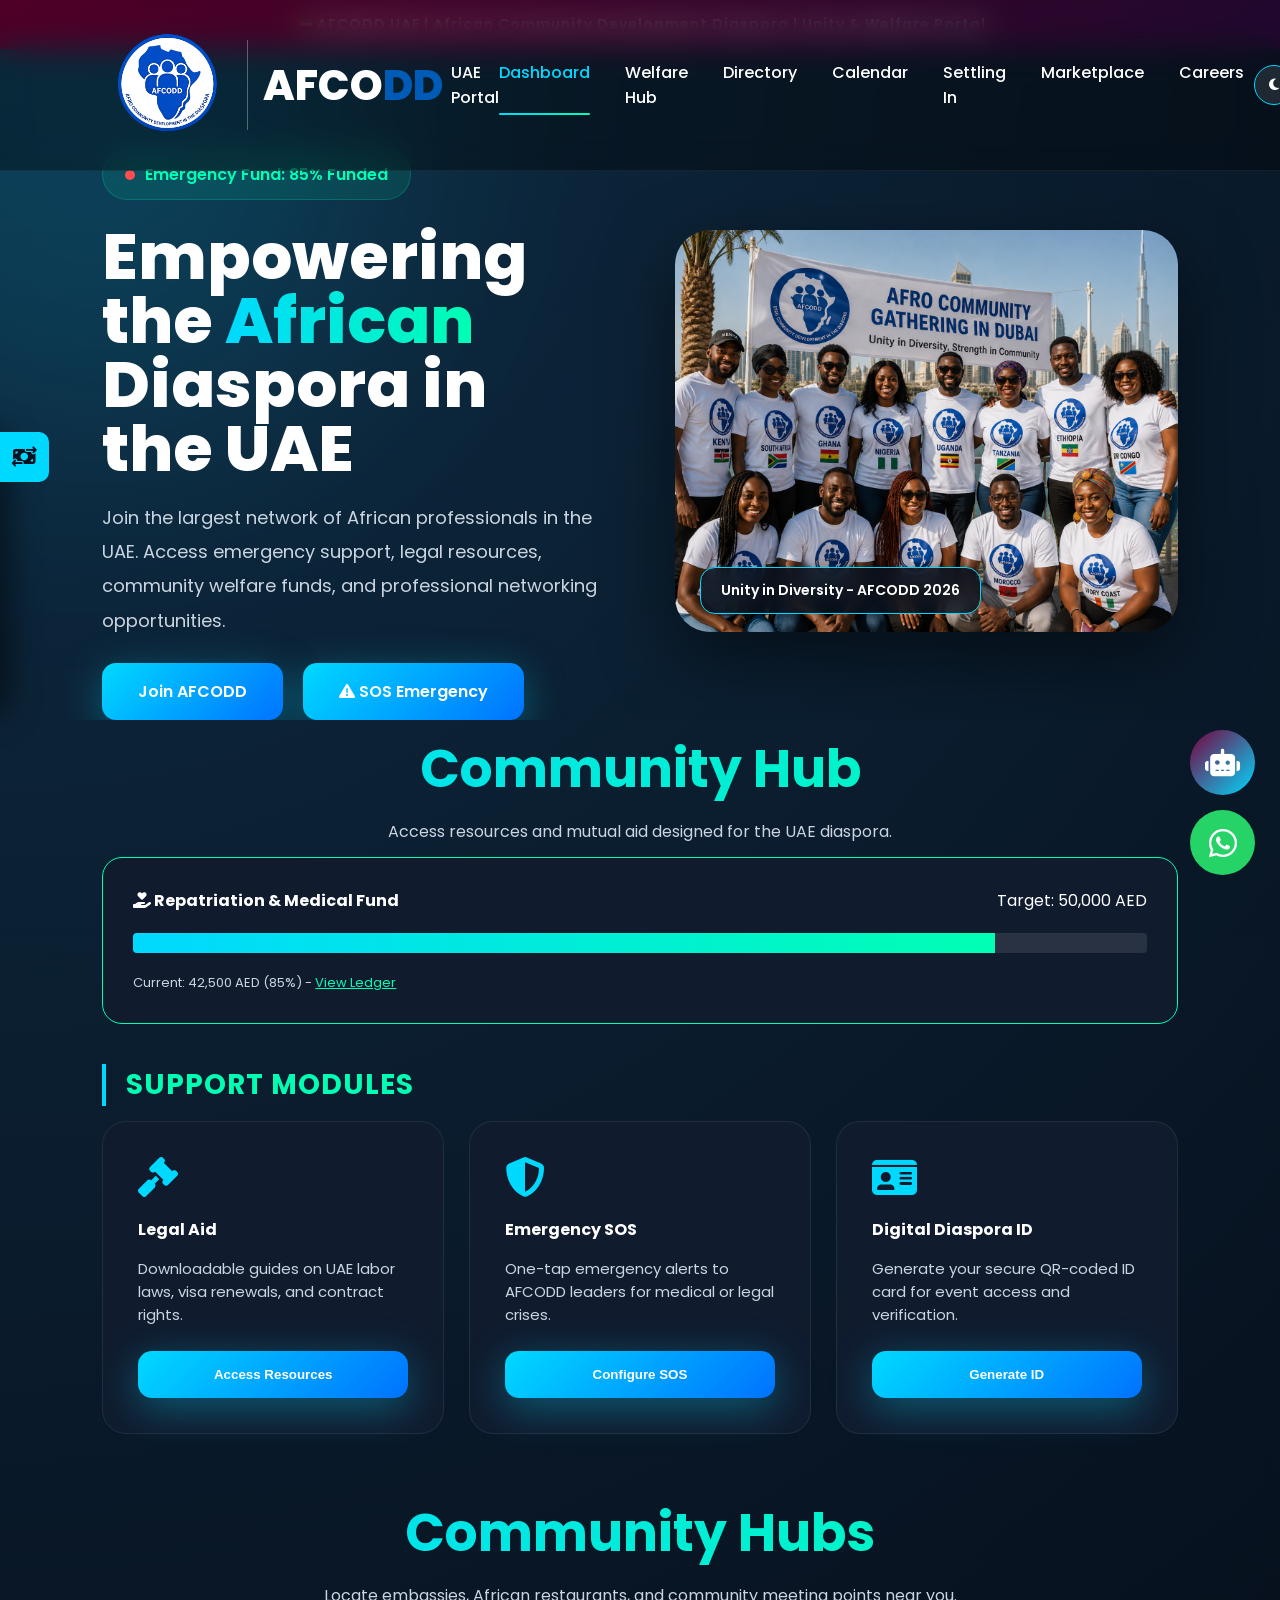
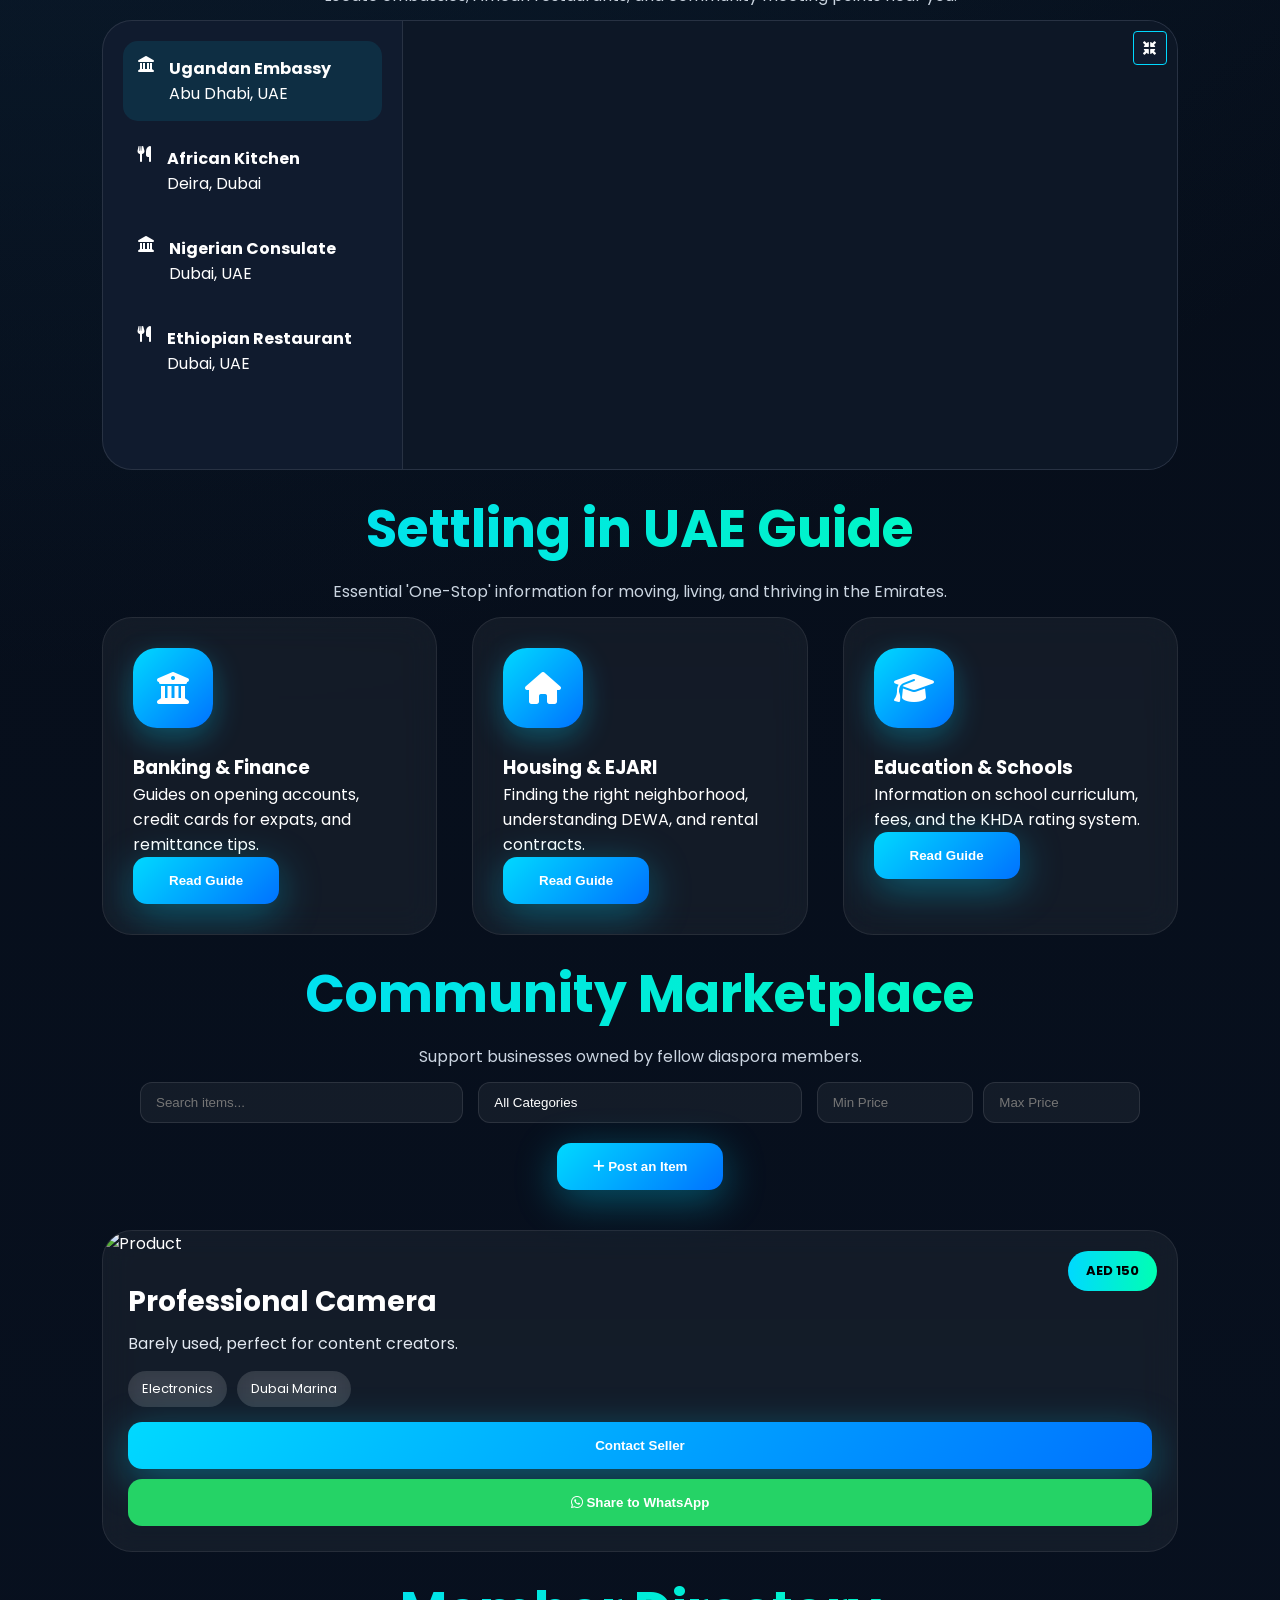
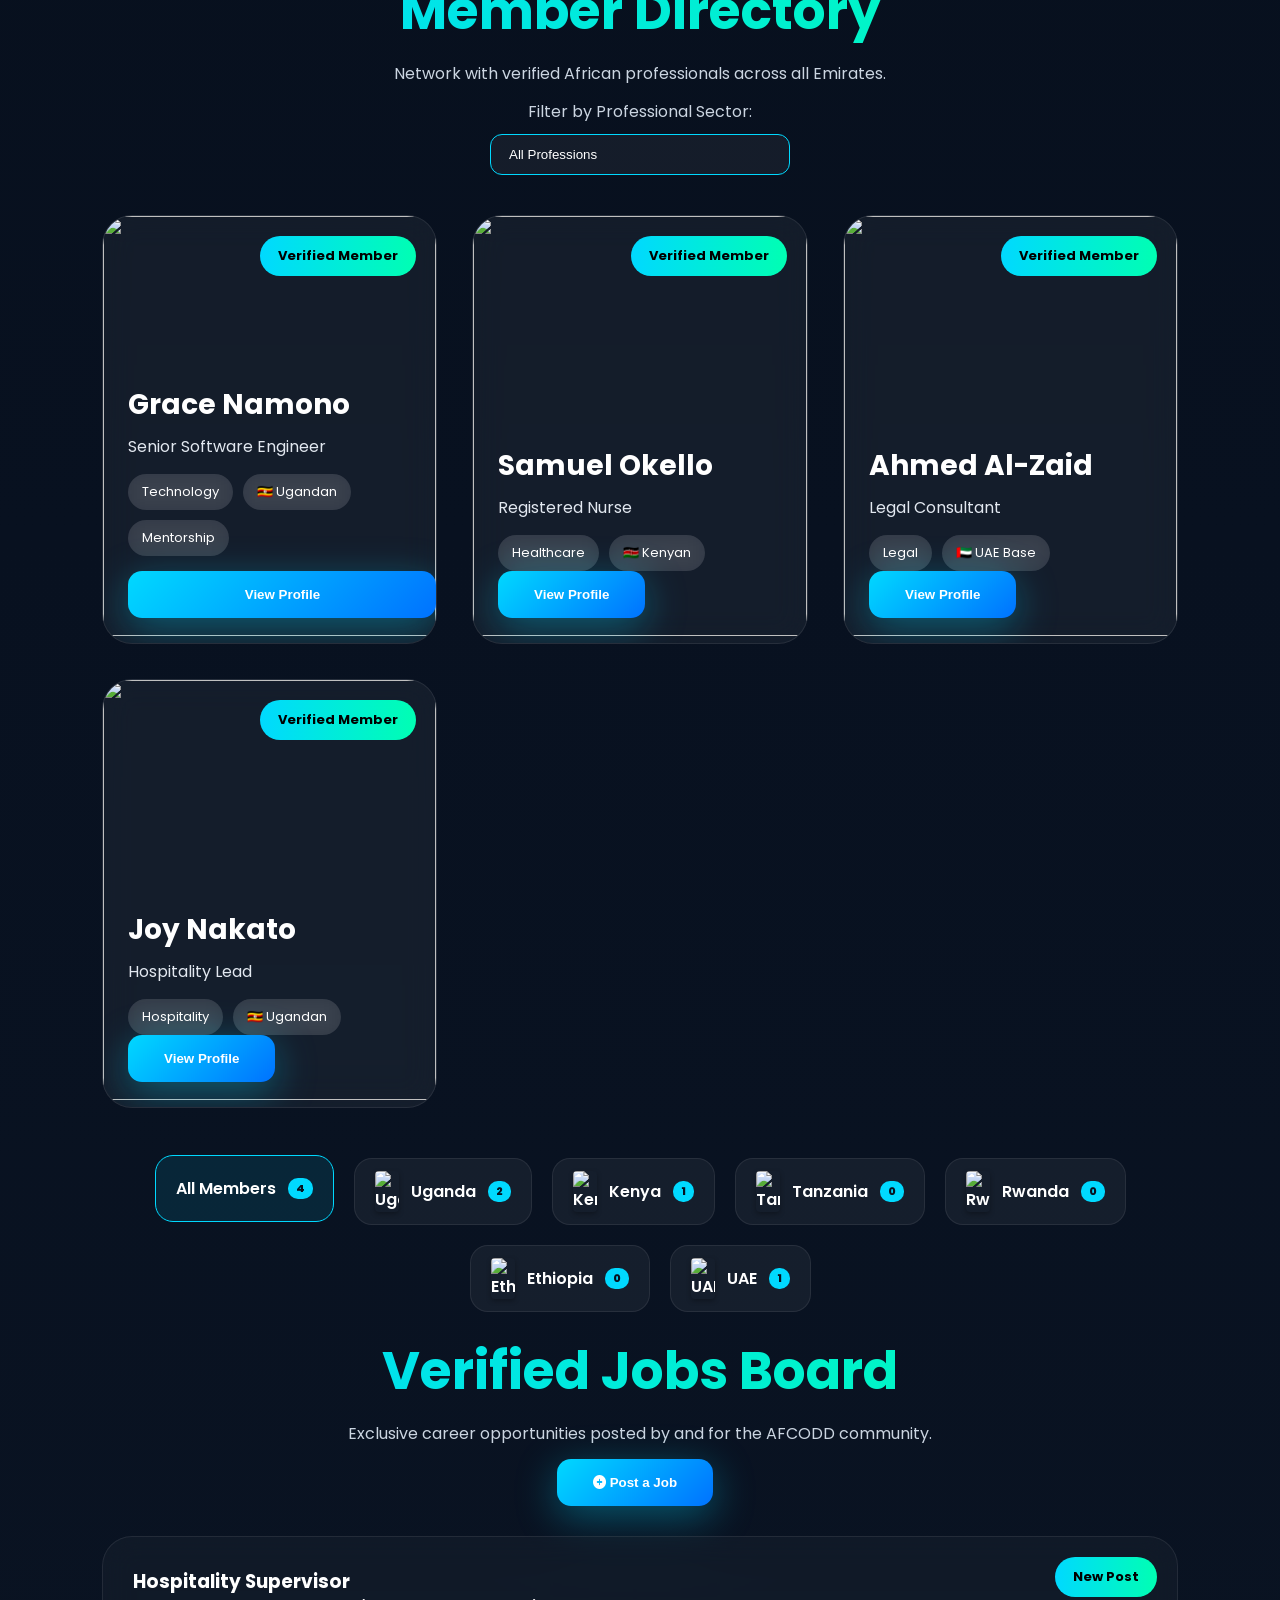
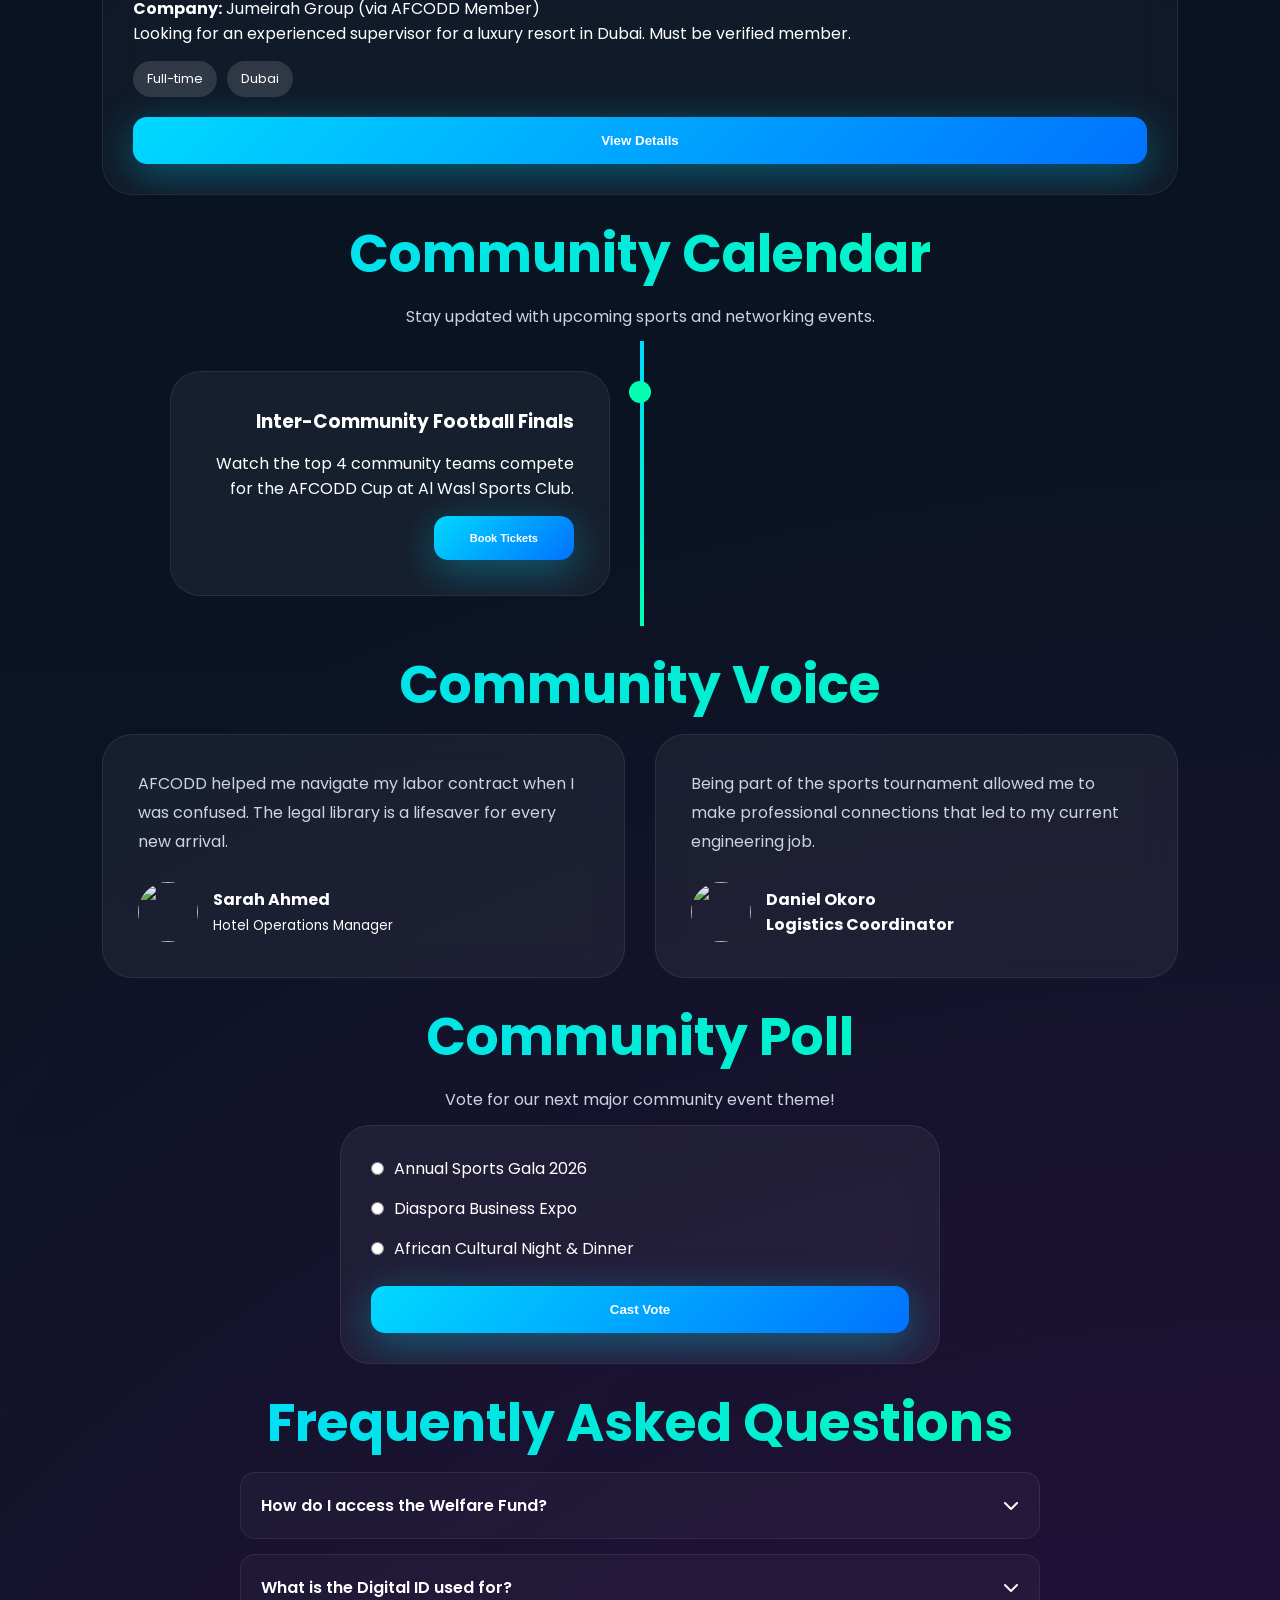
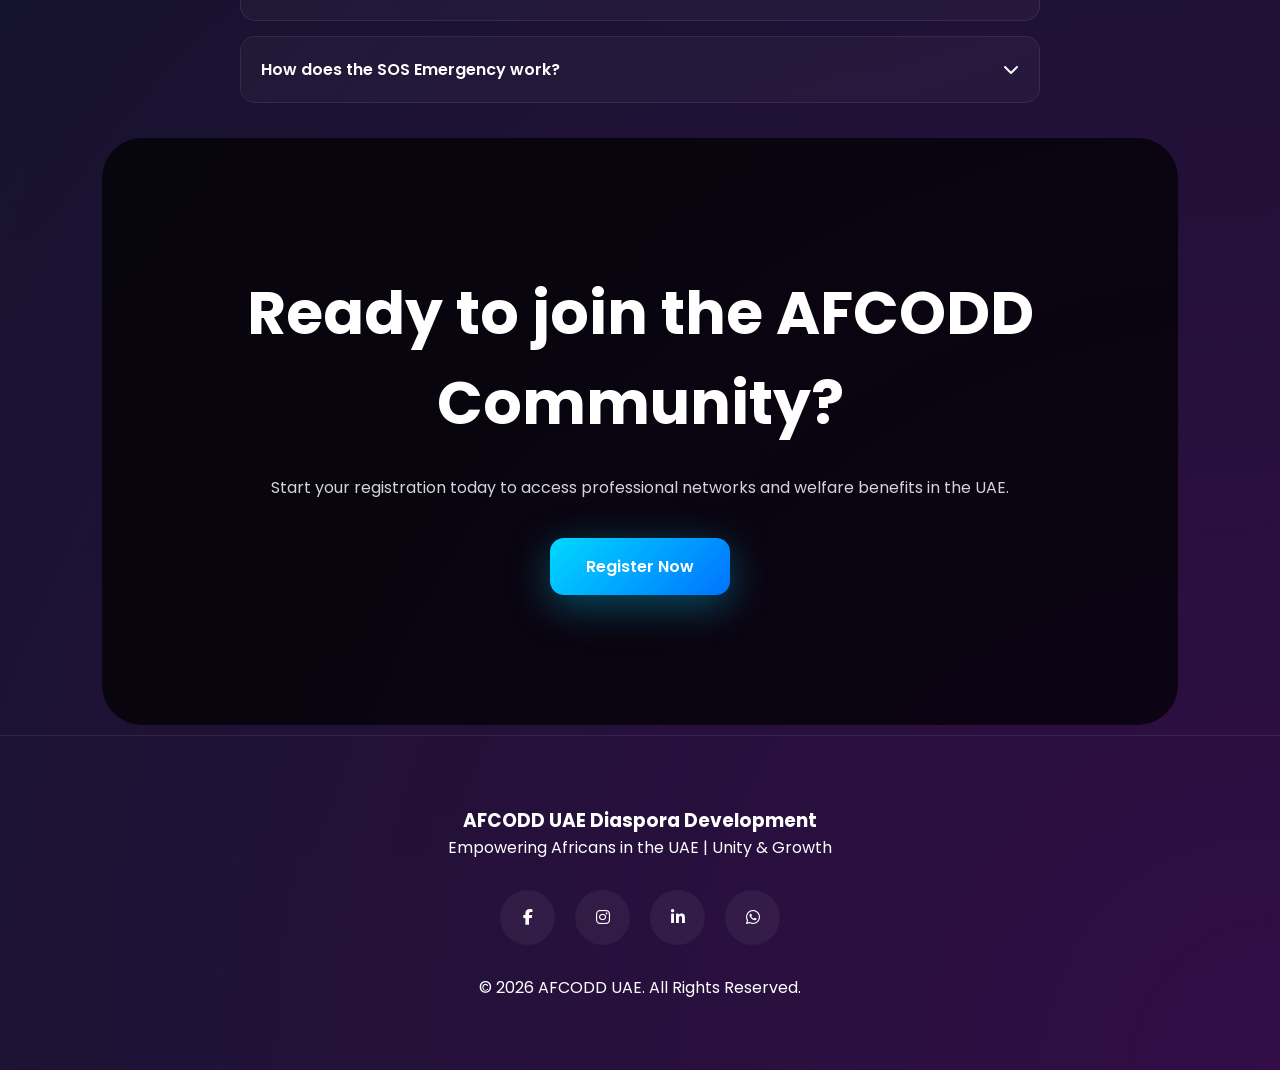
==== commit 911b5895: "Upload all files from Codespace" ====
--- a/index.html
+++ b/index.html
@@ -37,6 +37,9 @@
 
 <!-- HTML2CANVAS -->
 <script src="https://cdnjs.cloudflare.com/ajax/libs/html2canvas/1.4.1/html2canvas.min.js"></script>
+
+<!-- HTML2PDF -->
+<script src="https://cdnjs.cloudflare.com/ajax/libs/html2pdf.js/0.10.1/html2pdf.bundle.min.js"></script>
 
 <!-- CONFETTI -->
 <script src="https://cdn.jsdelivr.net/npm/canvas-confetti@1.9.2/dist/confetti.browser.min.js"></script>
@@ -759,6 +762,18 @@
                 <label for="clientPhone">UAE Phone Number</label>
                 <input type="tel" id="clientPhone" name="clientPhone" placeholder="+971 5X XXX XXXX" required>
                 
+                <label>Digital Signature</label>
+                <div class="signature-field">
+                    <canvas id="signatureCanvas" width="400" height="100"></canvas>
+                    <button type="button" id="clearSignatureBtn">Clear</button>
+                </div>
+
+                <label for="memberPhoto">Profile Picture</label>
+                <div class="drop-zone" id="photoDropZone" style="height: 80px; padding: 10px;">
+                    <span class="drop-zone__prompt" style="font-size: 12px;">Click to upload ID Photo</span>
+                    <input type="file" id="memberPhoto" name="memberPhoto" accept="image/*" class="drop-zone__input">
+                </div>
+
                 <div class="step-buttons">
                     <button type="button" class="btn btn-primary next-step">Next: Diaspora Profile</button>
                 </div>
@@ -822,6 +837,7 @@
             <div class="form-step">
                 <div id="hiringSummary" class="summary-container"></div>
                 
+                <button type="button" class="btn btn-secondary" id="previewCardBtn" style="width: 100%; margin-top: 15px;"><i class="fas fa-eye"></i> Preview ID Card</button>
                 <div class="step-buttons">
                     <button type="button" class="btn btn-secondary prev-step">Back</button>
                     <button type="submit" class="btn btn-primary" id="submitHiringBtn">
@@ -955,6 +971,7 @@
                 <!-- Front Face -->
                 <div class="id-card-front" id="memberIdCard">
                     <div class="id-card-glare"></div>
+                    <div class="id-card-watermark"></div>
                     <div class="id-header">
                         <div class="id-brand">
                             <img src="assets/logo.png" alt="AFCODD">
@@ -962,43 +979,62 @@
                         </div>
                         <div class="id-vip-badge">VIP GOLD</div>
                     </div>
-                    
+
+                    <div class="id-contact-chip"></div>
+
                     <div class="id-main">
                         <div class="id-photo-container">
-                            <img src="https://images.unsplash.com/photo-1544717305-2782549b5136?q=80&w=200" id="idProfileImg" alt="Profile">
+                            <img src="https://via.placeholder.com/200" id="idProfileImg" alt="Profile">
                         </div>
                         <div class="id-info">
                             <h2 id="idMemberName">John Doe</h2>
                             <p id="idMemberRole">Verified Member</p>
                             <div class="id-meta">
+                                <div><span>MEMBER ID</span><strong id="idMemberId">AF-00000</strong></div>
                                 <div><span>NATIONALITY</span><strong id="idMemberNat">UGANDAN</strong></div>
-                                <div><span>EXPIRY</span><strong>03/2028</strong></div>
+                                <div><span>RESIDENCE</span><strong id="idMemberLoc">DUBAI</strong></div>
+                                <div><span>JOINED</span><strong id="idMemberSince">MAR 2026</strong></div>
+                            </div>
+                            <!-- Signature Area -->
+                            <div style="margin-top: 10px; border-bottom: 1px solid rgba(255,255,255,0.2); width: 100px; height: 30px;">
+                                <img id="idSignatureImg" src="" alt="" style="width: 100%; height: 100%; object-fit: contain; filter: invert(1);">
+                                <span style="font-size: 6px; color: var(--gray); display: block; margin-top: 2px; text-transform: uppercase;">Signature</span>
                             </div>
                         </div>
                     </div>
 
                     <div class="id-footer">
                         <div class="id-chip"><i class="fas fa-microchip"></i> <span>SECURE ACCESS</span></div>
-                        <div class="qr-code"><i class="fas fa-qrcode"></i></div>
+                        <div class="qr-code-wrapper">
+                            <img id="idQrCode" src="" alt="QR">
+                        </div>
                     </div>
                 </div>
                 <!-- Back Face -->
                 <div class="id-card-back">
+                    <div class="id-card-glare"></div>
+                    <div class="id-card-watermark"></div>
                     <div class="id-header">
-                        <i class="fas fa-shield-alt" style="color: var(--secondary);"></i>
-                        <span>Membership Details</span>
+                        <div class="id-brand" style="opacity: 0.8;">
+                            <img src="assets/logo.png" alt="AFCODD" style="height: 20px !important;">
+                            <span style="font-size: 10px;">AFCODD</span>
+                        </div>
+                        <div style="display: flex; align-items: center; gap: 5px;"><i class="fas fa-shield-alt" style="color: var(--danger);"></i><span style="font-size: 10px;">EMERGENCY INFO</span></div>
                     </div>
                     <div class="id-back-content">
                         <h4>Emergency Contact</h4>
                         <p id="idEmergencyContact">Not Set</p>
-                        <h4>Member Since</h4>
-                        <p>March 2026</p>
+                        <h4>Medical Notes</h4>
+                        <p id="idMedicalNotes" style="font-size: 11px; opacity: 0.8; line-height: 1.4;">No critical medical notes provided.</p>
                     </div>
-                    <div style="font-size: 9px; opacity: 0.6; text-align: center;">Click to flip back</div>
-                </div>
-            </div>
-        </div>
-        <button class="btn btn-primary" id="downloadIdBtn" style="width: 100%; margin-top: 20px;">Download ID Card</button>
+                    <div style="font-size: 9px; opacity: 0.6; text-align: center; margin-top: auto;">Click to flip back</div>
+                </div>
+            </div>
+        </div>
+        <div style="display: flex; gap: 10px; margin-top: 20px;">
+            <button class="btn btn-primary" id="downloadIdBtn" style="flex: 1;"><i class="fas fa-image"></i> Save Image</button>
+            <button class="btn btn-secondary" id="downloadIdPdfBtn" style="flex: 1;"><i class="fas fa-file-pdf"></i> Save PDF</button>
+        </div>
     </div>
 </div>
 
--- a/style.css
+++ b/style.css
@@ -1909,6 +1909,8 @@
     background: linear-gradient(135deg, #0f172a 0%, #020617 100%);
     border: 1px solid rgba(247, 195, 95, 0.3); /* Gold tint */
     box-shadow: 0 20px 50px rgba(0, 0, 0, 0.6);
+    -webkit-print-color-adjust: exact;
+    print-color-adjust: exact;
 }
 
 .id-card-back {
@@ -1920,9 +1922,55 @@
 .id-card-glare {
     position: absolute;
     top: 0; left: 0; width: 100%; height: 100%;
-    background: repeating-linear-gradient(0deg, rgba(255,255,255,0.03) 0px, transparent 1px, transparent 2px);
+    background: radial-gradient(
+        circle at var(--holo-x, 50%) var(--holo-y, 50%),
+        rgba(255, 255, 255, 0.25) 0%,
+        rgba(0, 217, 255, 0.1) 20%,
+        rgba(247, 195, 95, 0.05) 40%,
+        transparent 80%
+    );
     pointer-events: none;
     z-index: 10;
+    opacity: 0;
+    transition: opacity 0.3s ease;
+}
+
+.id-card-container:hover .id-card-glare {
+    opacity: 1;
+}
+
+.id-card-watermark {
+    position: absolute;
+    inset: 0;
+    background: url('assets/logo.png') center/40% no-repeat;
+    opacity: 0.05;
+    pointer-events: none;
+    z-index: 1;
+}
+/* Holographic Seal */
+.id-card-seal {
+    position: absolute;
+    top: 60px;
+    right: -20px;
+    background: linear-gradient(135deg, #ff00ff, #00ffff, #ff00ff, #ffff00);
+    background-size: 400% 400%;
+    color: rgba(255, 255, 255, 0.8);
+    padding: 2px 30px;
+    font-size: 8px;
+    font-weight: 900;
+    letter-spacing: 3px;
+    transform: rotate(-45deg);
+    opacity: 0.4;
+    pointer-events: none;
+    z-index: 5;
+    border: 1px solid rgba(255, 255, 255, 0.3);
+    animation: holoShift 10s ease infinite;
+}
+
+@keyframes holoShift {
+    0% { background-position: 0% 50%; }
+    50% { background-position: 100% 50%; }
+    100% { background-position: 0% 50%; }
 }
 
 .id-header { 
@@ -1934,6 +1982,31 @@
 
 .id-brand { display: flex; align-items: center; gap: 8px; font-weight: 800; font-size: 12px; letter-spacing: 1px; }
 .id-brand img { height: 30px; width: auto; }
+
+.id-contact-chip {
+    width: 38px;
+    height: 30px;
+    background: linear-gradient(135deg, #f7c35f 0%, #daa520 50%, #b8860b 100%);
+    border-radius: 5px;
+    margin-bottom: 10px;
+    border: 0.5px solid rgba(0,0,0,0.3);
+    box-shadow: inset 0 0 5px rgba(0,0,0,0.2);
+    position: relative;
+    z-index: 2;
+    overflow: hidden;
+}
+.id-contact-chip::after {
+    content: '';
+    position: absolute;
+    top: 50%; left: 0; width: 100%; height: 1px;
+    background: rgba(0,0,0,0.15);
+}
+.id-contact-chip::before {
+    content: '';
+    position: absolute;
+    left: 42%; top: 0; width: 1px; height: 100%;
+    background: rgba(0,0,0,0.15);
+}
 
 .id-vip-badge {
     background: linear-gradient(45deg, #f7c35f, #ffeb3b);
@@ -1990,6 +2063,35 @@
     z-index: 2;
 }
 
+.signature-field {
+    background: white;
+    border-radius: 12px;
+    margin-top: 8px;
+    position: relative;
+    border: 1px solid rgba(255,255,255,0.1);
+    height: 100px;
+}
+
+#signatureCanvas {
+    width: 100%;
+    height: 100%;
+    cursor: crosshair;
+    touch-action: none;
+}
+
+#clearSignatureBtn {
+    position: absolute;
+    bottom: 5px;
+    right: 5px;
+    font-size: 10px;
+    padding: 2px 8px;
+    background: var(--danger);
+    color: white;
+    border: none;
+    border-radius: 4px;
+    cursor: pointer;
+}
+
 .id-chip { 
     font-size: 10px; 
     color: var(--gray); 
@@ -2000,14 +2102,15 @@
 
 .id-chip i { font-size: 22px; color: #f7c35f; }
 
-.qr-code { 
-    font-size: 32px; 
-    color: white; 
-    background: rgba(255,255,255,0.05);
+.qr-code-wrapper { 
+    width: 35px;
+    height: 35px;
+    background: white;
     padding: 5px;
-    border-radius: 8px;
-    border: 1px solid rgba(255,255,255,0.1);
-}
+    border-radius: 4px;
+}
+
+.qr-code-wrapper img { width: 100%; height: 100%; display: block; }
 
 .id-back-content h4 { color: var(--primary); font-size: 11px; text-transform: uppercase; margin-bottom: 5px; margin-top: 15px; }
 .id-back-content p { font-size: 14px; color: white; font-weight: 500; }
@@ -2141,4 +2244,15 @@
 .whatsapp-share-btn:hover {
     filter: brightness(1.1);
     transform: translateY(-2px);
+}
+
+/* Print styles for ID Card browser printing */
+@media print {
+    body * { visibility: hidden; }
+    #idModalOverlay, #idModalOverlay * { visibility: visible; }
+    #idModalOverlay { position: absolute !important; left: 0; top: 0; width: 100%; background: none !important; }
+    .id-card-container { transform: none !important; perspective: none !important; margin: 20px auto; }
+    .id-card-inner { transform: none !important; }
+    .id-card-front { position: relative !important; visibility: visible !important; box-shadow: none !important; left: 0; top: 0; }
+    .id-card-back, .id-modal-footer, .close-btn, .id-card-seal, .theme-toggle-modal { display: none !important; }
 }
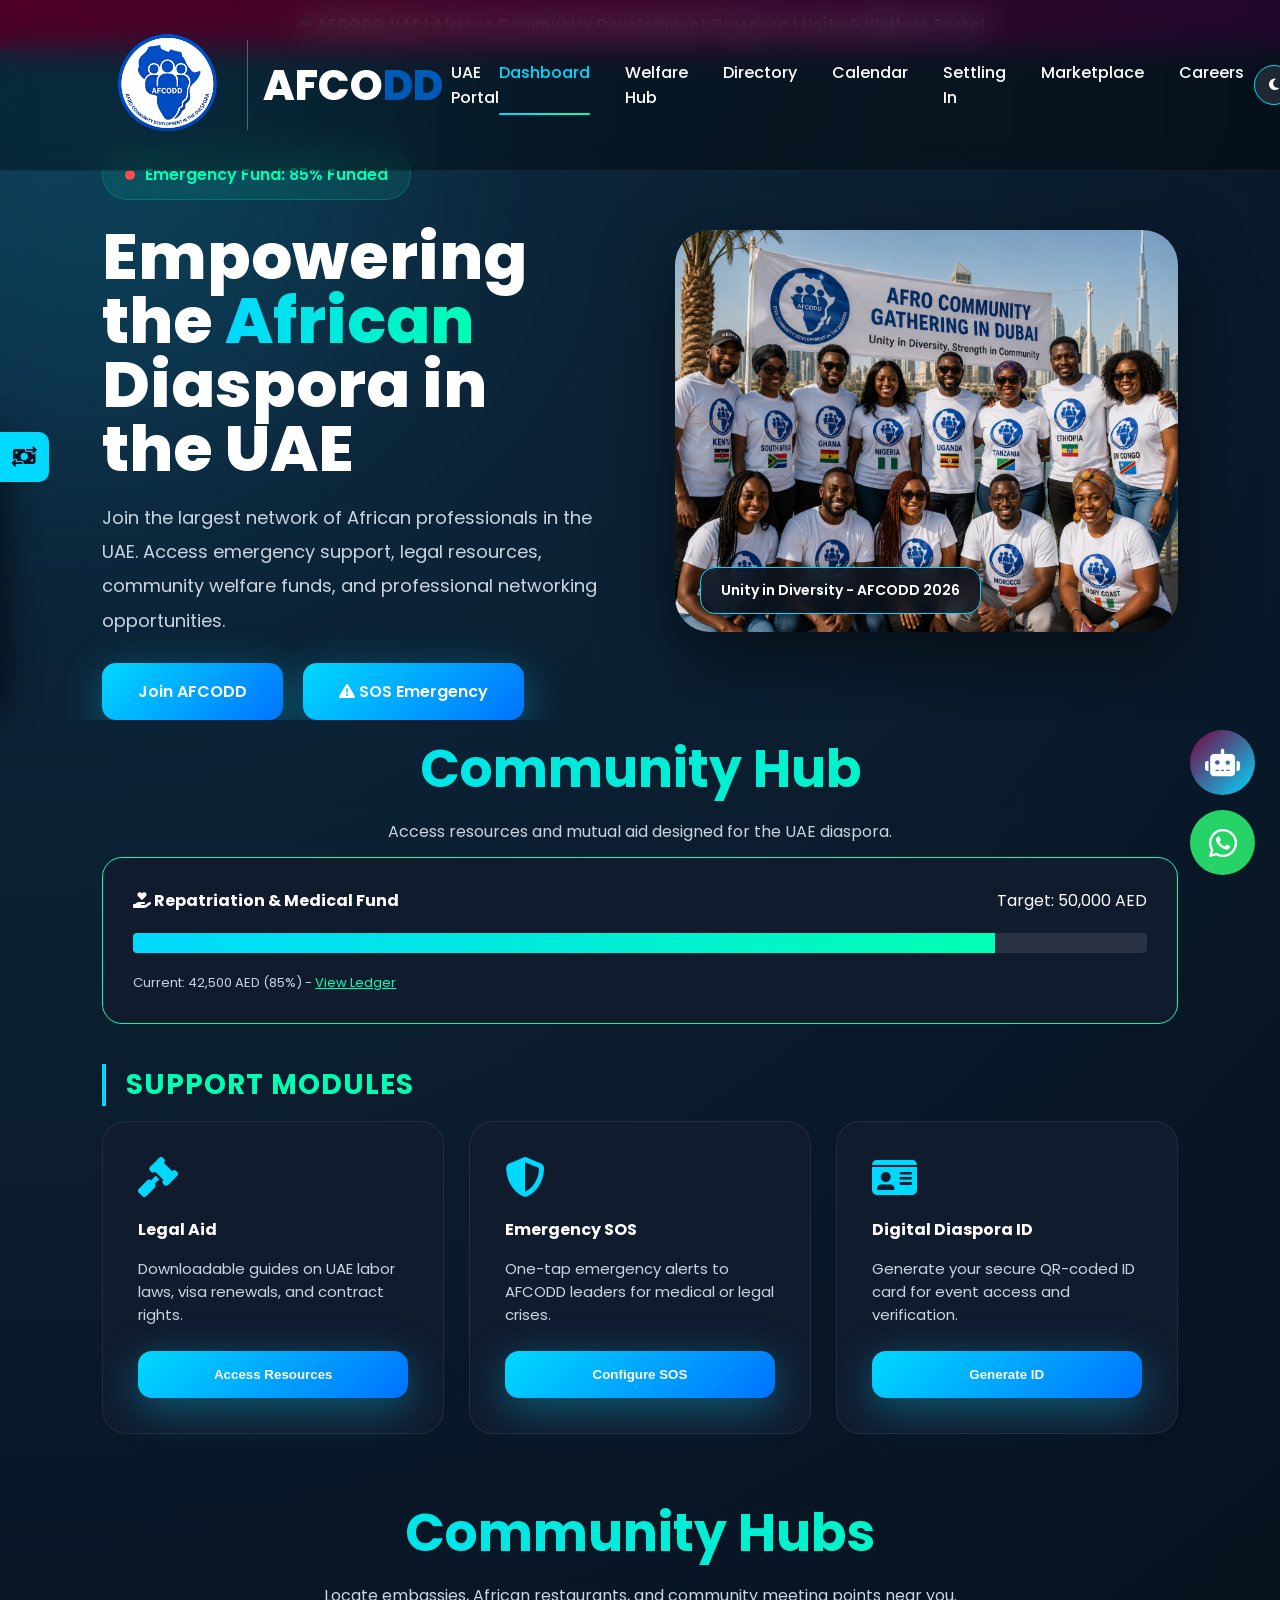
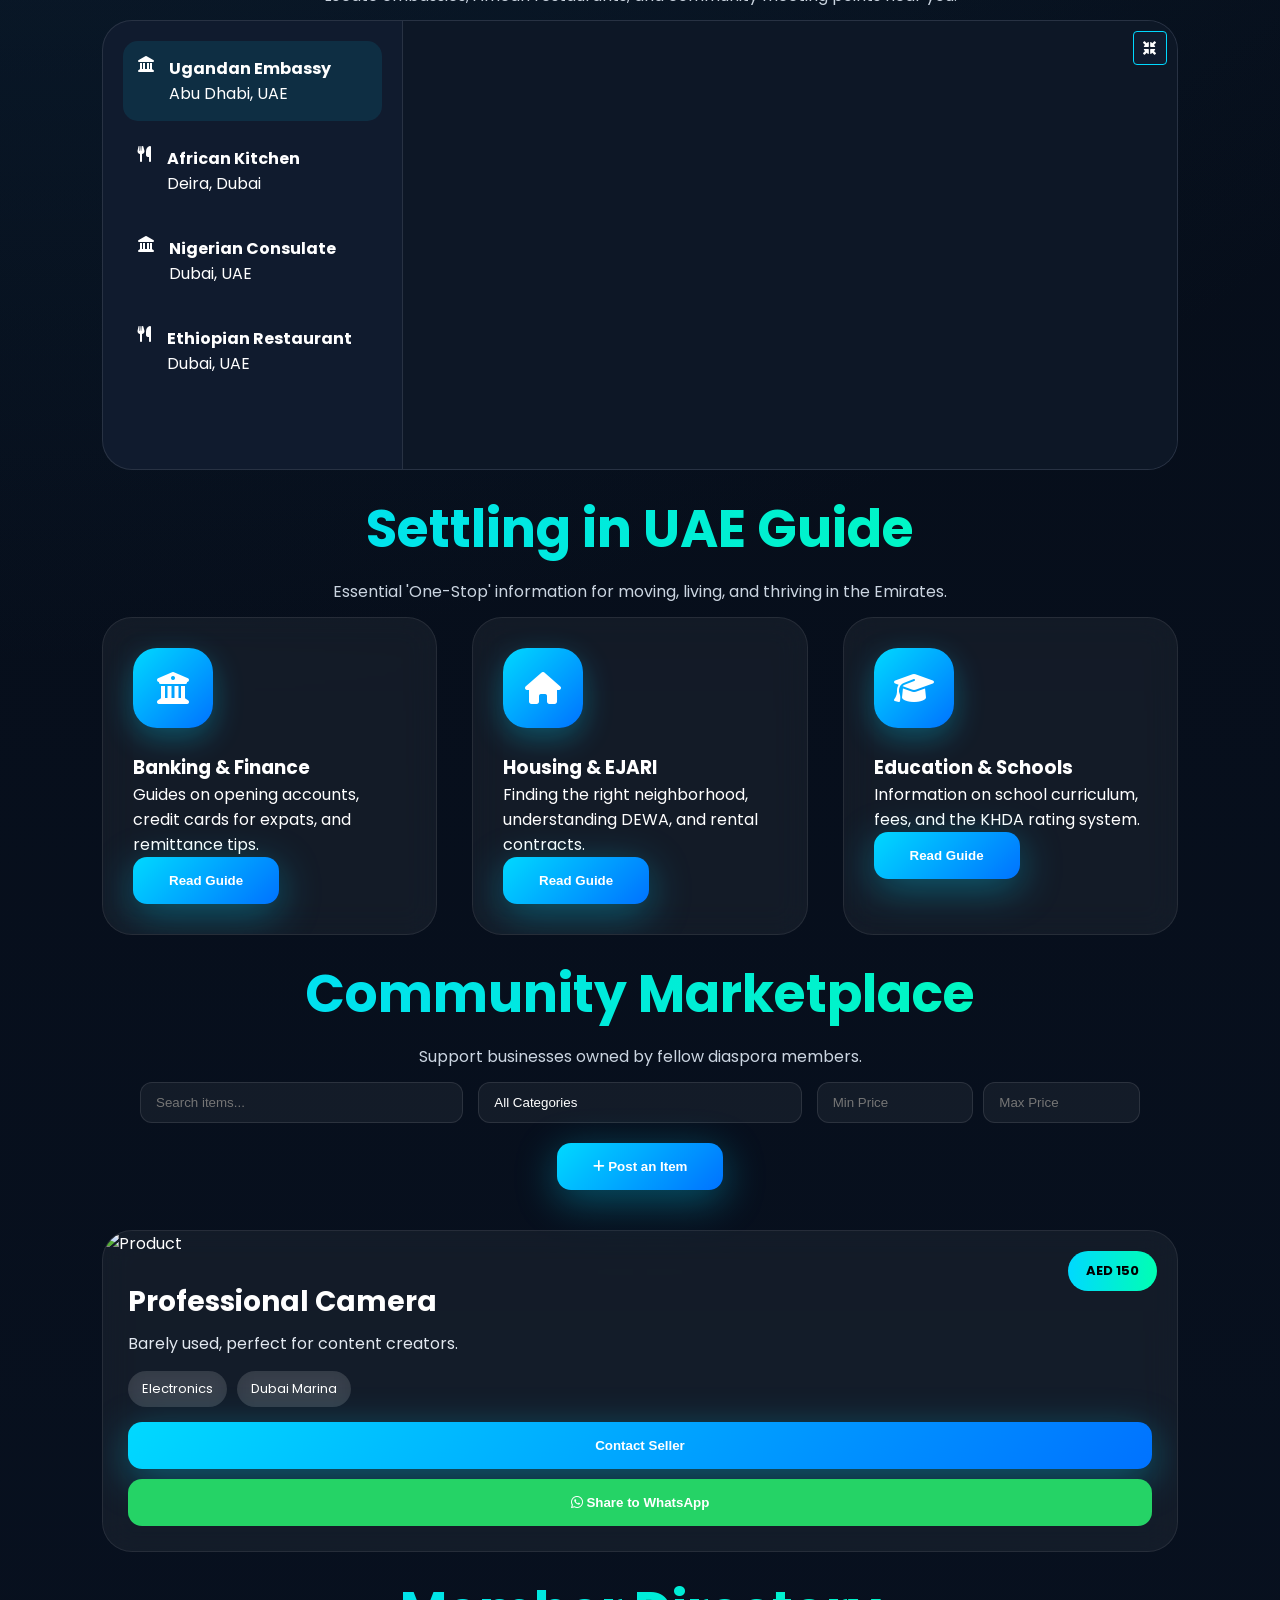
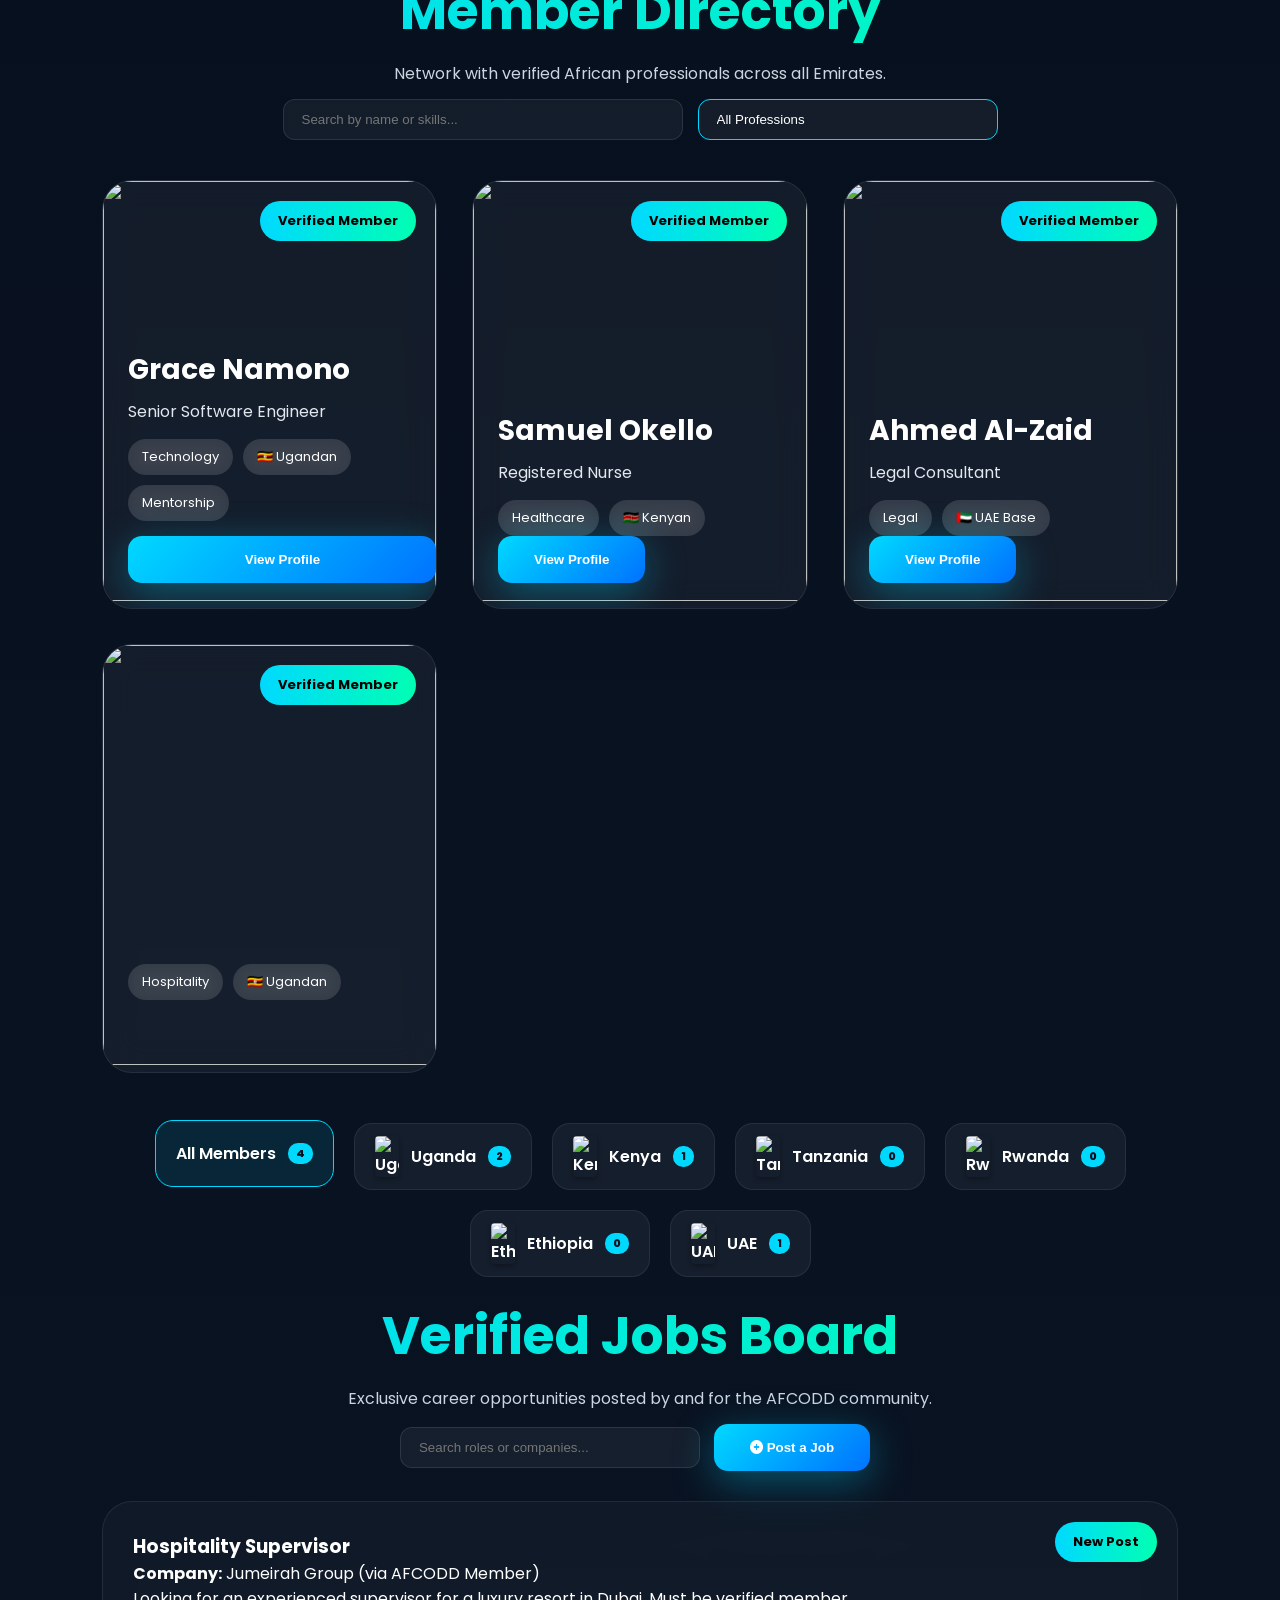
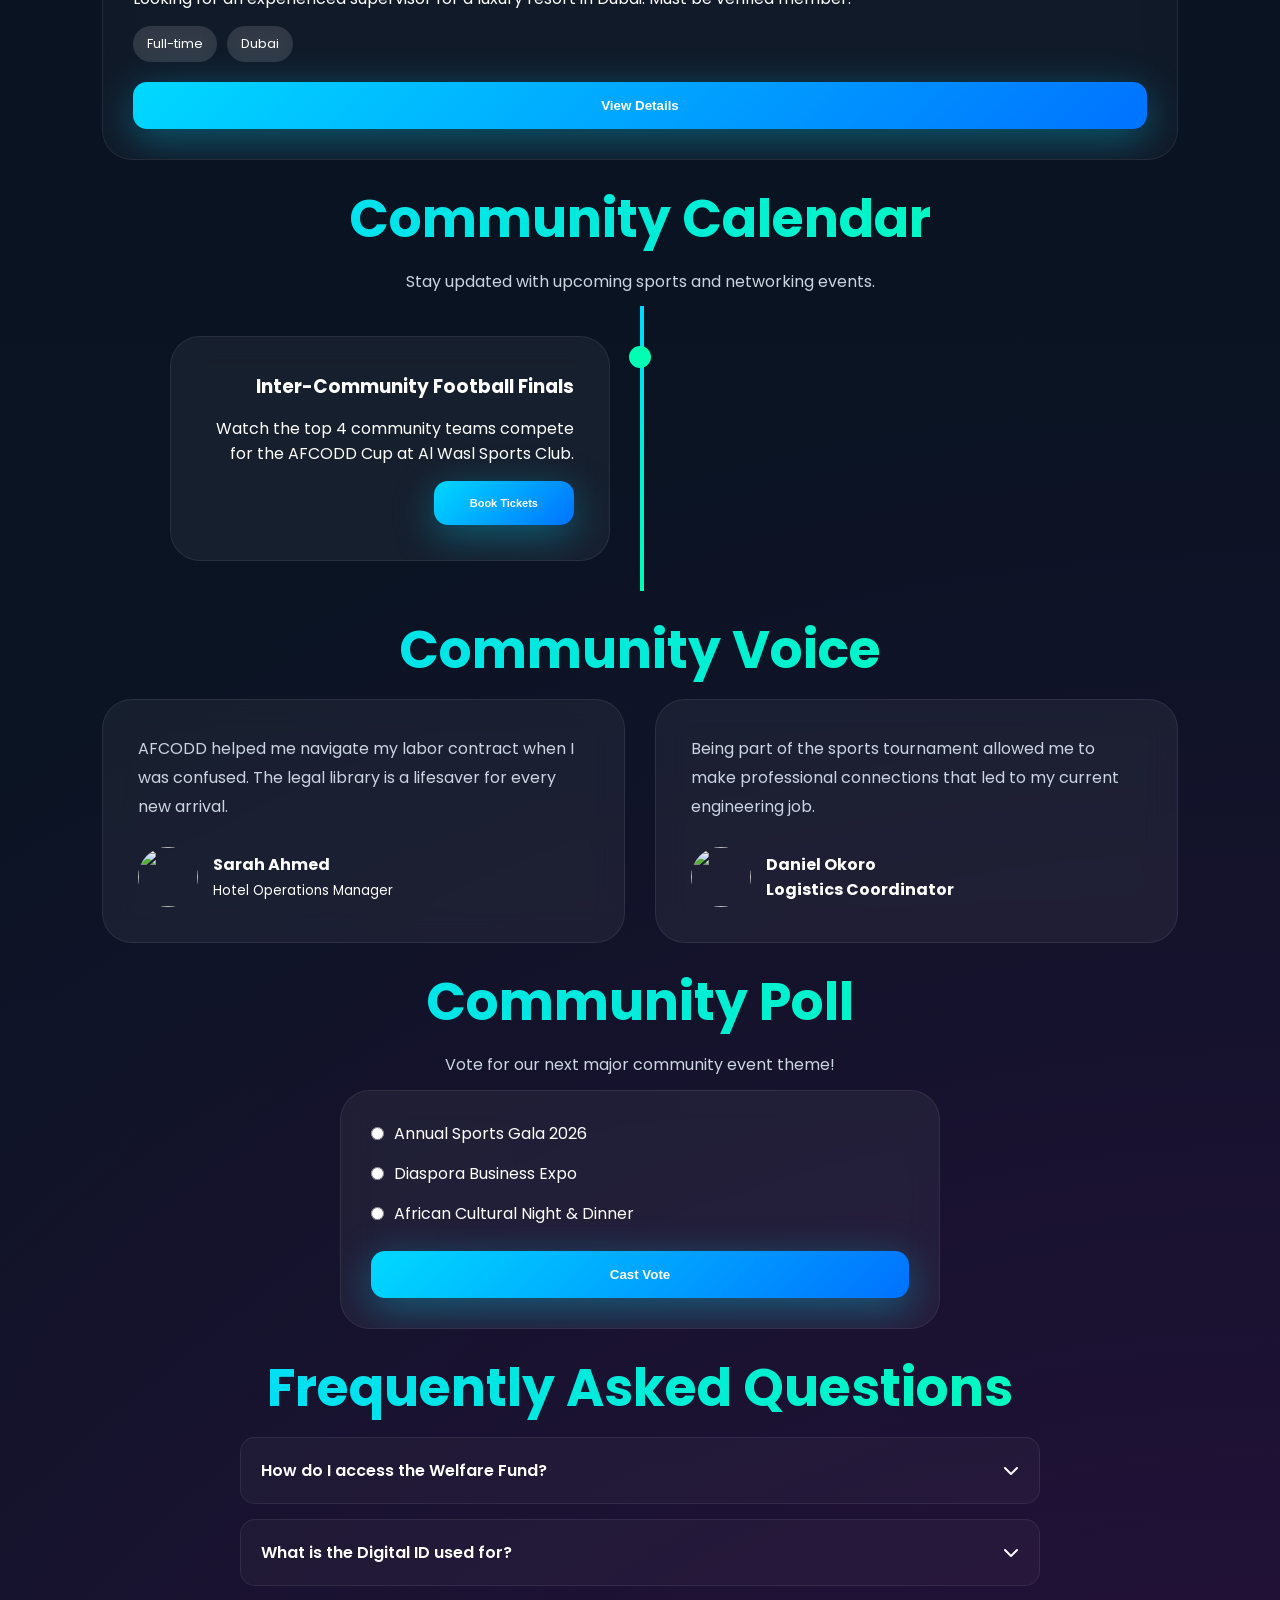
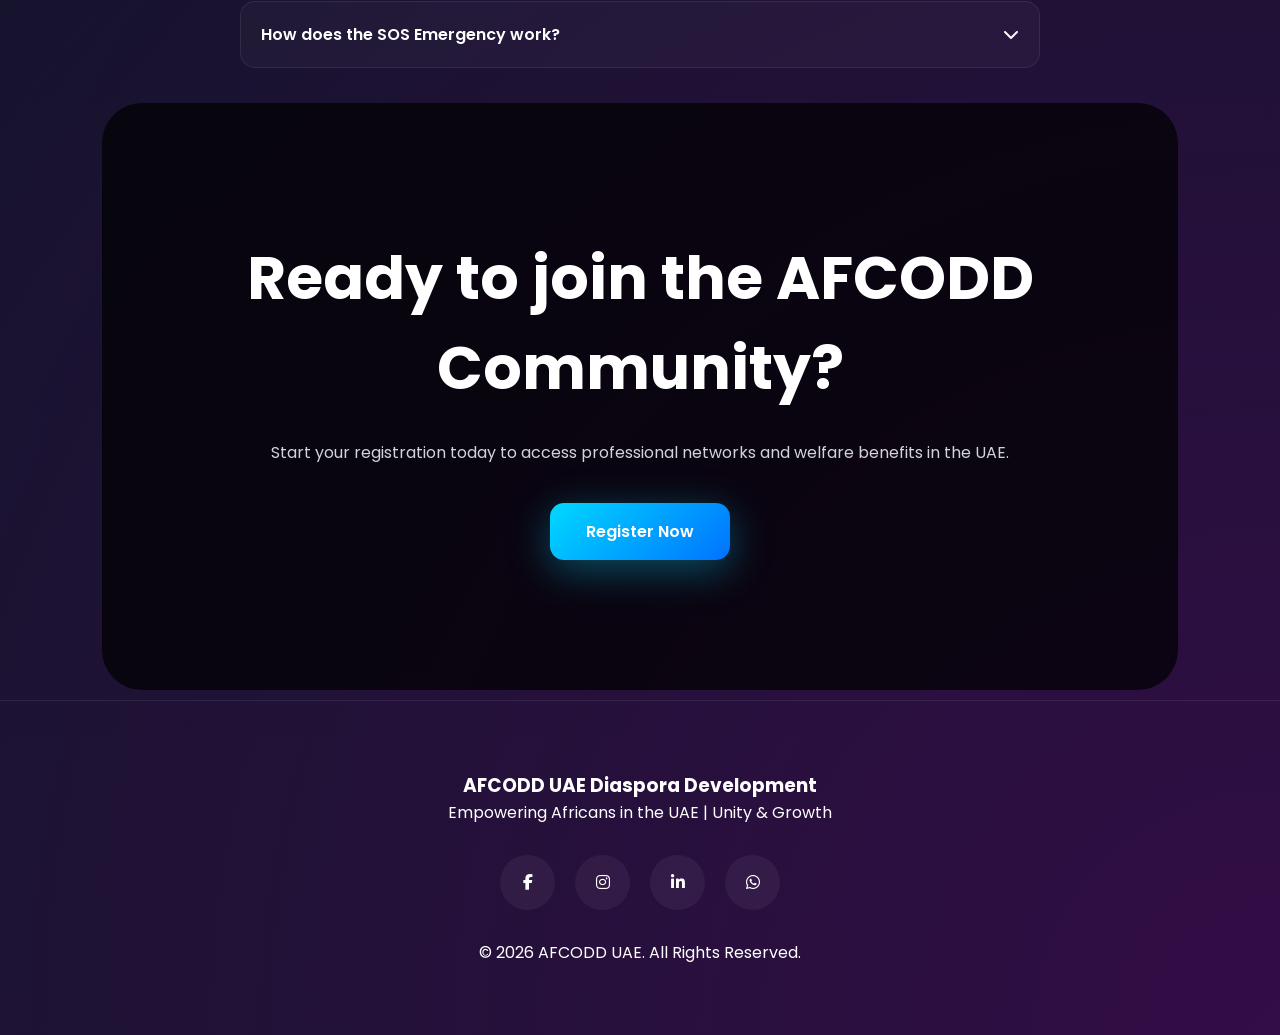
==== commit 61ba1363: "Upload all files from Codespace" ====
--- a/index.html
+++ b/index.html
@@ -163,13 +163,13 @@
             <i class="fas fa-gavel qatar-service-icon"></i>
             <h4 data-i18n="service_res_std_title">Legal Aid Library</h4>
             <p data-i18n="service_res_std_desc">Downloadable guides on UAE labor laws, visa renewals, and contract rights.</p>
-            <button class="btn btn-secondary">Access Resources</button>
+            <button class="btn btn-secondary" id="accessResourcesBtn">Access Resources</button>
         </div>
         <div class="qatar-service-card reveal">
             <i class="fas fa-shield-alt qatar-service-icon"></i>
             <h4 data-i18n="service_res_deep_title">Emergency SOS</h4>
             <p data-i18n="service_res_deep_desc">One-tap emergency alerts to AFCODD leaders for medical or legal crises.</p>
-            <button class="btn btn-primary">Configure SOS</button>
+            <button class="btn btn-primary" id="configureSosBtn">Configure SOS</button>
         </div>
         <div class="qatar-service-card reveal">
             <i class="fas fa-id-card qatar-service-icon"></i>
@@ -304,16 +304,20 @@
 </p>
 </div>
 
-<div class="filter-container reveal" style="text-align: center; margin-bottom: 40px;">
-    <label for="nationalityFilter" style="display: block; margin-bottom: 10px; color: var(--gray);" data-i18n="filter_label">Search by Profession:</label>
-    <select id="nationalityFilter" class="form-select" style="max-width: 300px; margin: 0 auto; border: 1px solid var(--primary);">
-        <option value="all">All Professions</option>
-        <option value="it">IT & Tech</option>
-        <option value="healthcare">Healthcare</option>
-        <option value="hospitality">Hospitality</option>
-        <option value="legal">Legal</option>
-    </select>
-</div>
+    <div class="filter-container reveal" style="text-align: center; margin-bottom: 40px; display: flex; flex-wrap: wrap; gap: 15px; justify-content: center;">
+        <div style="flex: 1; min-width: 280px; max-width: 400px;">
+            <input type="text" id="directorySearch" placeholder="Search by name or skills..." class="form-select" style="width: 100%;">
+        </div>
+        <div style="flex: 1; min-width: 200px; max-width: 300px;">
+            <select id="nationalityFilter" class="form-select" style="width: 100%; border: 1px solid var(--primary);">
+                <option value="all">All Professions</option>
+                <option value="it">IT & Tech</option>
+                <option value="healthcare">Healthcare</option>
+                <option value="hospitality">Hospitality</option>
+                <option value="legal">Legal</option>
+            </select>
+        </div>
+    </div>
 
 <div class="grid">
 
@@ -424,11 +428,12 @@
     </div>
 
     <div class="filter-container reveal" style="text-align: center; margin-bottom: 30px;">
-        <button class="btn btn-secondary" style="margin-right: 10px;"><i class="fas fa-plus-circle"></i> Post a Job</button>
-    </div>
-
-    <div class="grid">
-        <div class="card reveal job-post-card">
+        <input type="text" id="jobSearch" placeholder="Search roles or companies..." class="form-select" style="max-width: 300px; display: inline-block; vertical-align: middle; margin-right: 10px;">
+        <button class="btn btn-secondary" id="postJobBtn" style="margin-right: 10px;"><i class="fas fa-plus-circle"></i> Post a Job</button>
+    </div>
+
+    <div class="grid" id="jobsGrid">
+        <div class="card reveal job-post-card" data-title="Hospitality Supervisor" data-company="Jumeirah Group">
             <div class="badge">New Post</div>
             <div class="service-content">
                 <h3>Hospitality Supervisor</h3>
@@ -457,7 +462,7 @@
 <div class="card timeline-card">
     <h3>Inter-Community Football Finals</h3>
     <p>Watch the top 4 community teams compete for the AFCODD Cup at Al Wasl Sports Club.</p>
-    <button class="btn btn-secondary" style="margin-top: 15px; font-size: 11px;">Book Tickets</button>
+    <button class="btn btn-secondary" id="bookTicketsBtn" style="margin-top: 15px; font-size: 11px;">Book Tickets</button>
 </div>
 </div>
 </div>
@@ -762,6 +767,15 @@
                 <label for="clientPhone">UAE Phone Number</label>
                 <input type="tel" id="clientPhone" name="clientPhone" placeholder="+971 5X XXX XXXX" required>
                 
+                <label for="nationalId" data-i18n="reg_national_id">National ID Number (Home Country)</label>
+                <input type="text" id="nationalId" name="nationalId" placeholder="Enter National ID" required>
+
+                <label for="passportNumber" data-i18n="reg_passport_no">Passport Number</label>
+                <input type="text" id="passportNumber" name="passportNumber" placeholder="Enter Passport Number" pattern="[A-Z0-9]{6,12}" title="Passport number must be 6-12 alphanumeric characters." maxlength="12" required>
+
+                <label for="emiratesId" data-i18n="reg_emirates_id">Emirates ID Number</label>
+                <input type="text" id="emiratesId" name="emiratesId" placeholder="784-XXXX-XXXXXXX-X" pattern="784-[0-9]{4}-[0-9]{7}-[0-9]{1}" title="Emirates ID must follow the format: 784-XXXX-XXXXXXX-X" maxlength="18" required>
+
                 <label>Digital Signature</label>
                 <div class="signature-field">
                     <canvas id="signatureCanvas" width="400" height="100"></canvas>
@@ -818,10 +832,13 @@
                 <h4 style="color: var(--danger); margin-bottom: 10px;"><i class="fas fa-exclamation-circle"></i> SOS Configuration</h4>
                 <p style="font-size: 12px; color: var(--gray); margin-bottom: 15px;">Setting this up allows AFCODD to assist you faster in case of medical or legal emergencies.</p>
 
-                <label for="emergencyContactName">Emergency Contact Name</label>
-                <input type="text" id="emergencyContactName" name="emergencyContactName" placeholder="Next of Kin Name" required>
-
-                <label for="emergencyContactPhone">Emergency Contact Phone</label>
+                <label for="emergencyContactName" data-i18n="reg_nok_name">Next of Kin Name</label>
+                <input type="text" id="emergencyContactName" name="emergencyContactName" placeholder="Full Name" required>
+
+                <label for="emergencyRelation" data-i18n="reg_nok_relation">Relationship</label>
+                <input type="text" id="emergencyRelation" name="emergencyRelation" placeholder="e.g. Spouse, Parent, Sibling" required>
+
+                <label for="emergencyContactPhone" data-i18n="reg_nok_phone">Next of Kin Phone Number</label>
                 <input type="tel" id="emergencyContactPhone" name="emergencyContactPhone" placeholder="Phone number" required>
 
                 <label for="medicalNotes">Important Medical Info (Optional)</label>
@@ -1070,6 +1087,61 @@
 </div>
 
 <!-- ======================================================
+JOB POSTING MODAL (NEW)
+====================================================== -->
+<div class="modal-overlay" id="jobModalOverlay">
+    <div class="application-modal">
+        <button class="close-btn" id="closeJobModalBtn">&times;</button>
+        <h2 data-i18n="modal_job_title">Post a Career Opportunity</h2>
+        <form class="application-form" id="jobPostForm">
+            <label for="jobTitleInput">Job Title</label>
+            <input type="text" id="jobTitleInput" required placeholder="e.g. Sales Manager">
+            
+            <label for="companyInput">Company Name</label>
+            <input type="text" id="companyInput" required placeholder="Name of the employer">
+            
+            <label for="jobLocation">Location (Emirate)</label>
+            <select id="jobLocation" class="form-select">
+                <option value="Dubai">Dubai</option>
+                <option value="Abu Dhabi">Abu Dhabi</option>
+                <option value="Sharjah">Sharjah</option>
+                <option value="Remote">Remote</option>
+            </select>
+            
+            <label for="jobDescription">Short Description</label>
+            <div class="textarea-wrapper">
+                <textarea id="jobDescription" required placeholder="Describe the role and requirements..." maxlength="500"></textarea>
+                <div class="char-counter"><span id="jobCharCount">0</span>/500</div>
+            </div>
+
+            <button type="submit" class="btn btn-primary" style="width: 100%; margin-top: 20px;">Post Job</button>
+        </form>
+    </div>
+</div>
+
+<!-- ======================================================
+TICKET BOOKING MODAL (NEW)
+====================================================== -->
+<div class="modal-overlay" id="ticketModalOverlay">
+    <div class="application-modal">
+        <button class="close-btn" id="closeTicketModalBtn">&times;</button>
+        <h2 data-i18n="modal_ticket_title">Book Event Tickets</h2>
+        <form class="application-form" id="ticketBookingForm">
+            <label for="ticketName">Full Name</label>
+            <input type="text" id="ticketName" required placeholder="Enter your full name">
+
+            <label for="ticketEmail">Email Address</label>
+            <input type="email" id="ticketEmail" required placeholder="email@example.com">
+
+            <label for="ticketQty">Number of Tickets</label>
+            <input type="number" id="ticketQty" min="1" max="10" value="1" required class="form-select" style="padding: 12px 18px;">
+
+            <button type="submit" class="btn btn-primary" style="width: 100%; margin-top: 20px;">Confirm Booking</button>
+        </form>
+    </div>
+</div>
+
+<!-- ======================================================
 SOS EMERGENCY MODAL (NEW)
 ====================================================== -->
 <div class="modal-overlay" id="sosModalOverlay">
@@ -1140,6 +1212,10 @@
 <i class="fas fa-robot"></i>
 </div>
 
+<div id="backToTop">
+    <i class="fas fa-chevron-up"></i>
+</div>
+
 <!-- Email Simulation Toast -->
 <div id="emailToast" class="email-toast">
     <div class="toast-content">
--- a/style.css
+++ b/style.css
@@ -7,6 +7,10 @@
     padding:0;
     box-sizing:border-box;
     scroll-behavior:smooth;
+}
+
+.hide {
+    display: none !important;
 }
 
 :root{
@@ -123,6 +127,11 @@
     background: rgba(255, 255, 255, 0.9);
     color: #1e293b;
     border: 1px solid #e2e8f0;
+}
+
+/* Job Modal Specific Dark Mode Tweaks */
+#jobModalOverlay .application-modal {
+    border: 1px solid rgba(0, 217, 255, 0.2);
 }
 
 /* ======================================================
@@ -1083,6 +1092,33 @@
     color:white;
     font-size:28px;
     z-index:9999;
+}
+
+#backToTop {
+    position: fixed;
+    bottom: 25px;
+    left: 25px;
+    width: 55px;
+    height: 55px;
+    border-radius: 50%;
+    background: var(--primary);
+    color: var(--dark);
+    display: flex;
+    align-items: center;
+    justify-content: center;
+    font-size: 20px;
+    cursor: pointer;
+    z-index: 9998;
+    transition: 0.3s;
+    opacity: 0;
+    visibility: hidden;
+    transform: translateY(20px);
+}
+
+#backToTop.show {
+    opacity: 1;
+    visibility: visible;
+    transform: translateY(0);
 }
 
 @keyframes pulse{
@@ -1310,6 +1346,10 @@
     transition: 0.3s;
 }
 
+#passportNumber {
+    text-transform: uppercase;
+}
+
 /* Validation States */
 .application-form input:focus:invalid {
     border-color: #ff4d4d;
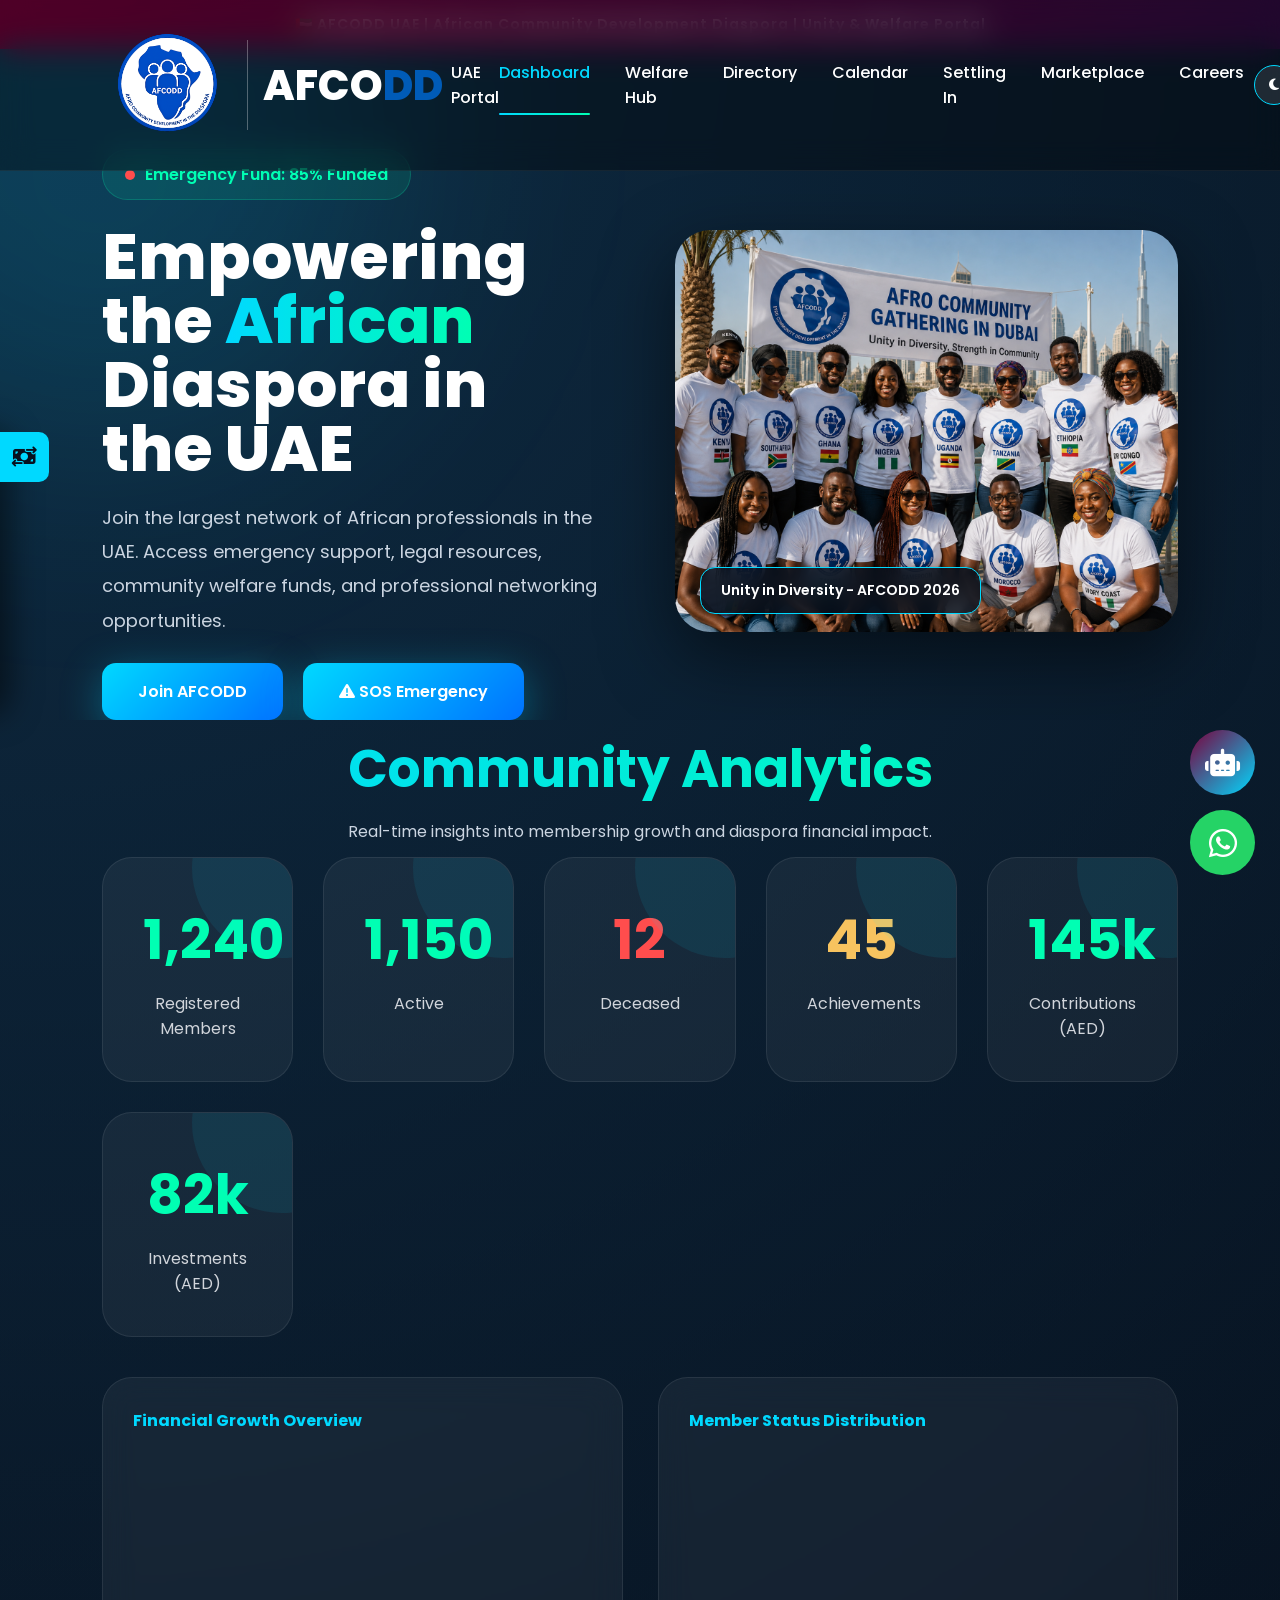
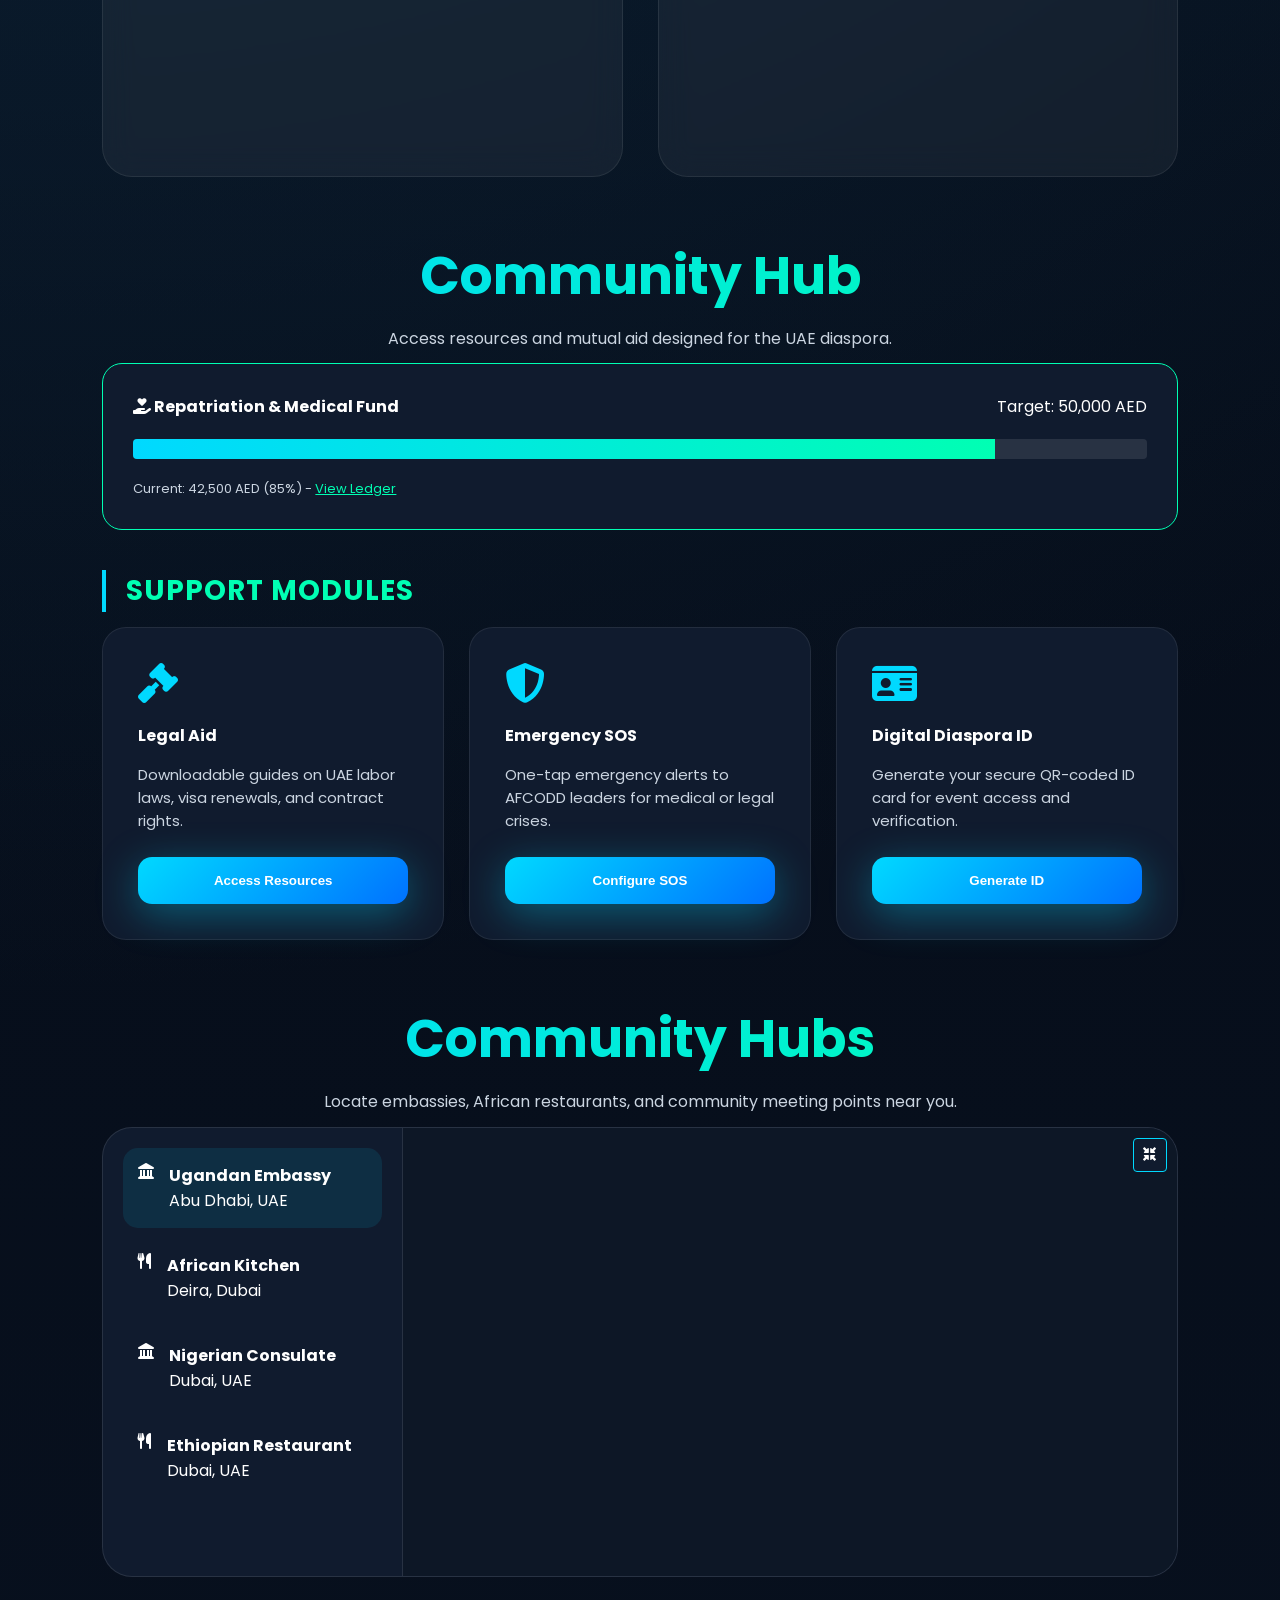
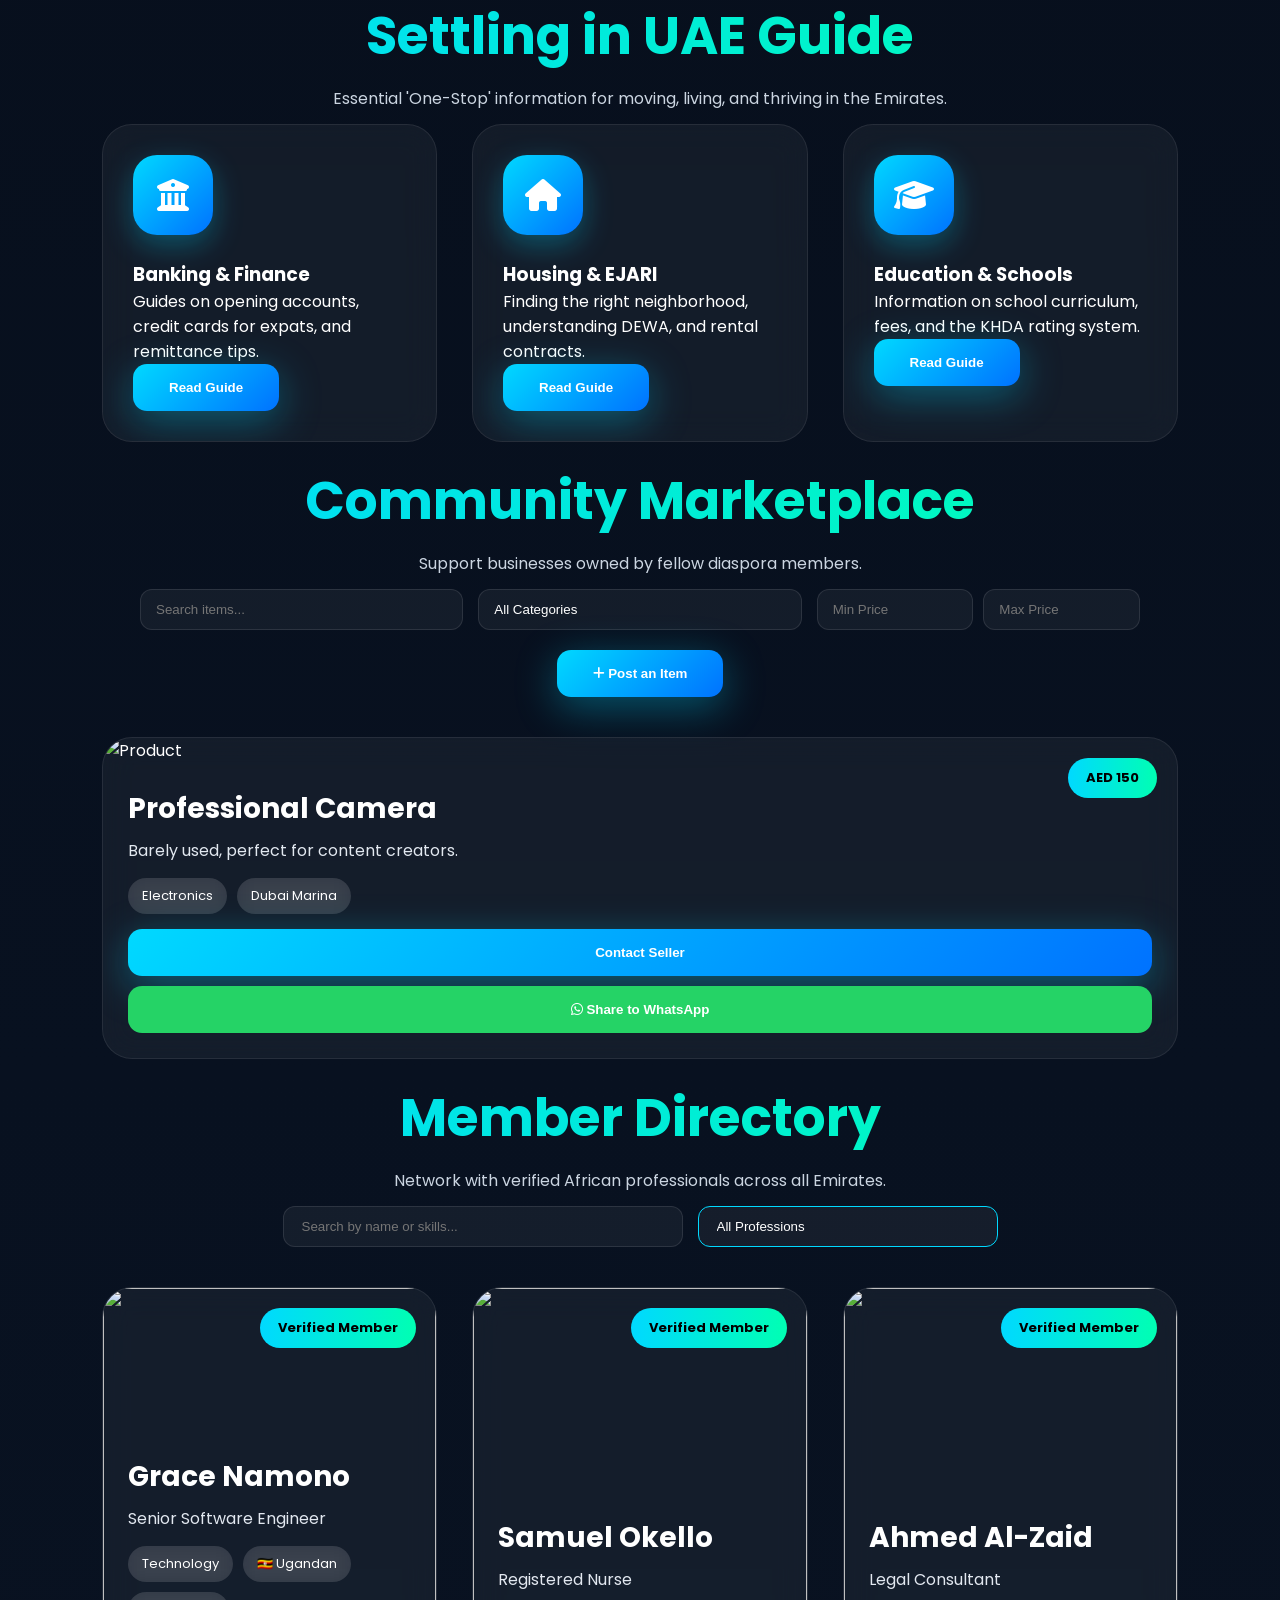
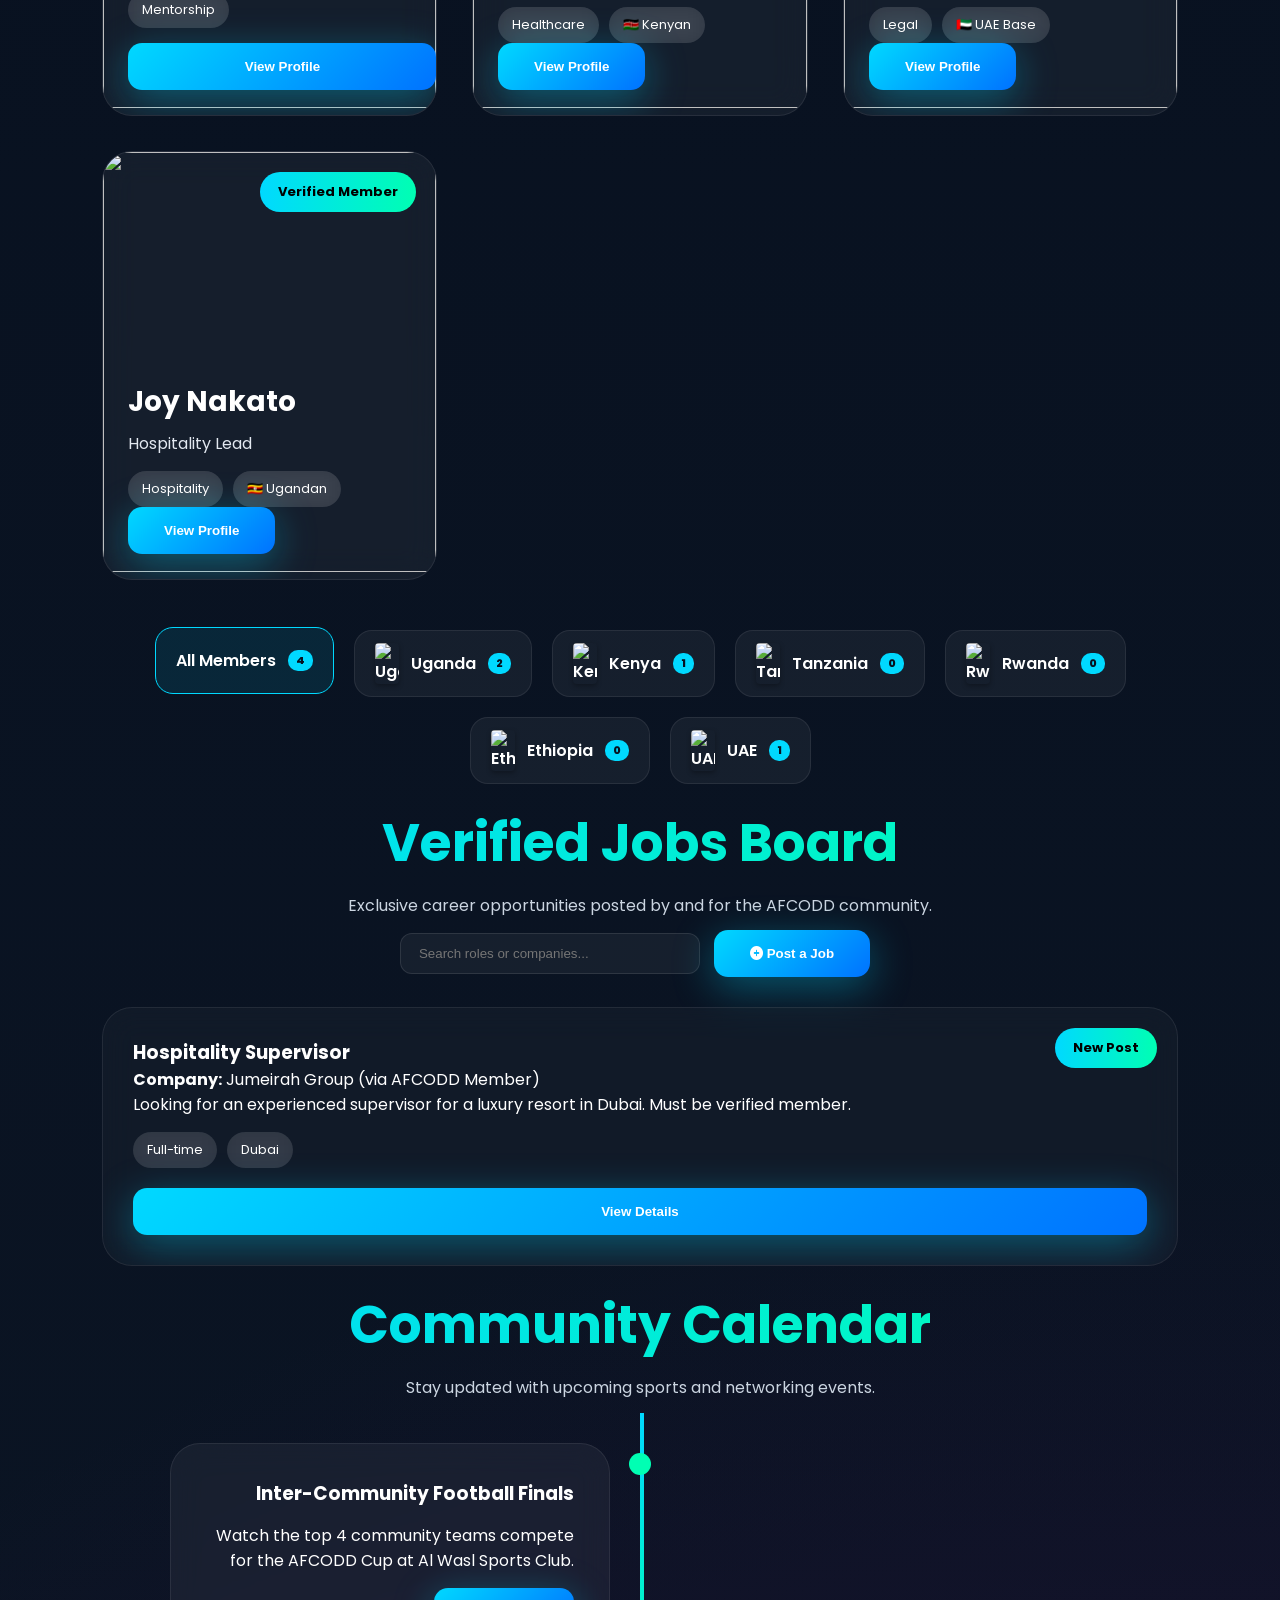
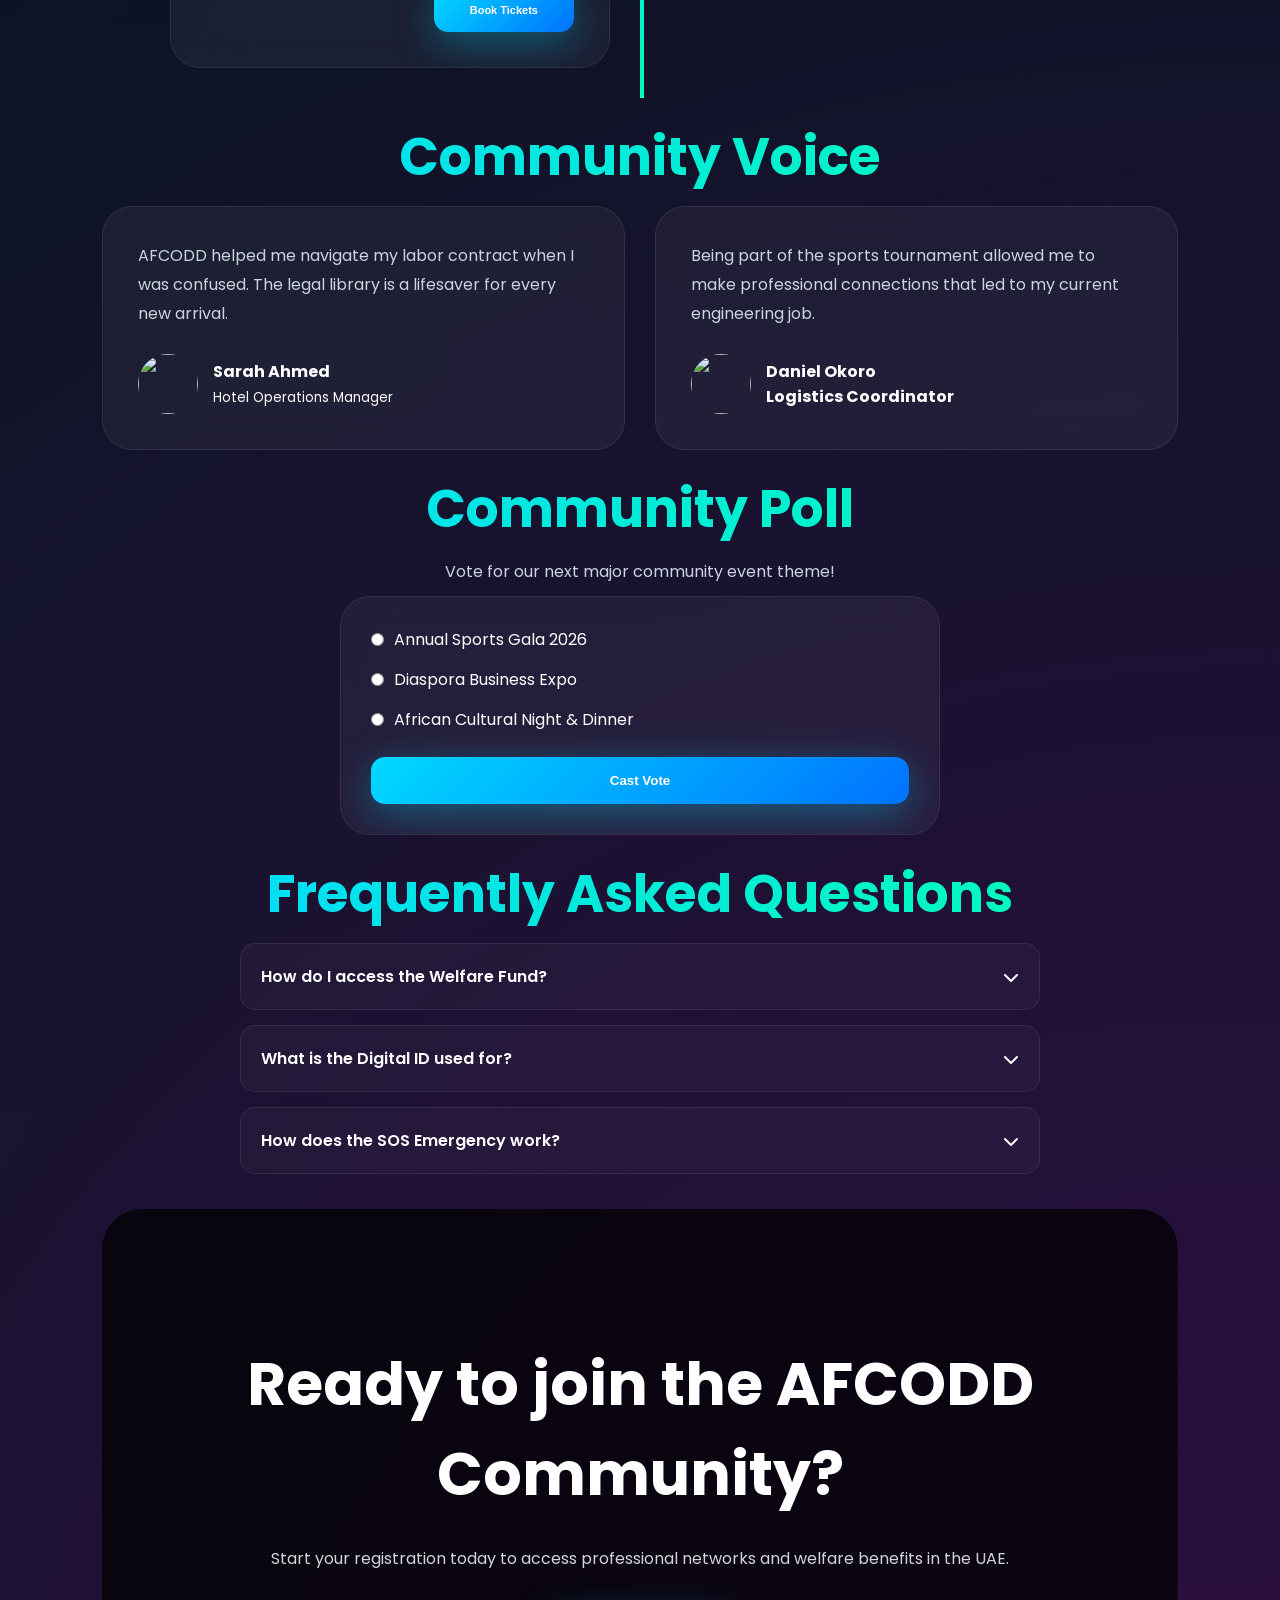
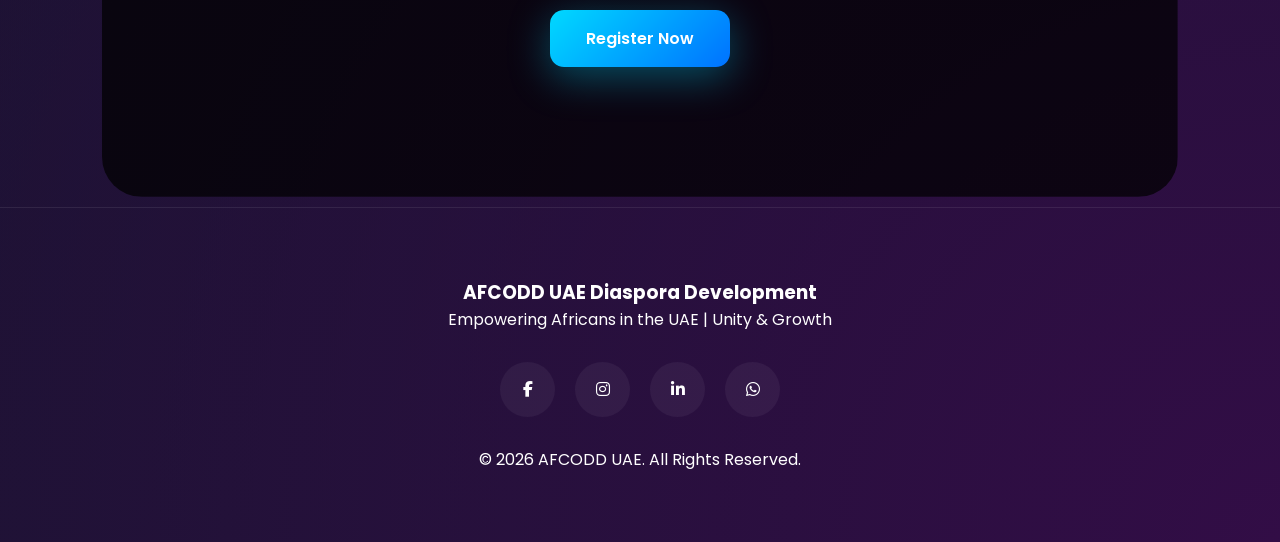
==== commit 6713575a: "Upload all files from Codespace" ====
--- a/index.html
+++ b/index.html
@@ -43,6 +43,9 @@
 
 <!-- CONFETTI -->
 <script src="https://cdn.jsdelivr.net/npm/canvas-confetti@1.9.2/dist/confetti.browser.min.js"></script>
+
+<!-- CHART.JS -->
+<script src="https://cdn.jsdelivr.net/npm/chart.js"></script>
 
 </head>
 
@@ -138,6 +141,56 @@
 
 </div>
 
+</section>
+
+<!-- Analytics Dashboard -->
+<section id="analytics">
+    <div class="section-title reveal">
+        <h2 data-i18n="analytics_title">Community Analytics</h2>
+        <p data-i18n="analytics_subtitle">Real-time insights into membership growth and diaspora financial impact.</p>
+    </div>
+
+    <div class="stats reveal" style="margin-bottom: 40px; grid-template-columns: repeat(auto-fit, minmax(180px, 1fr));">
+        <div class="stat">
+            <h2 id="stat-registered">1,240</h2>
+            <p data-i18n="stat_registered">Registered</p>
+        </div>
+        <div class="stat">
+            <h2 id="stat-active" style="color: var(--secondary);">1,150</h2>
+            <p data-i18n="stat_active">Active</p>
+        </div>
+        <div class="stat">
+            <h2 id="stat-deceased" style="color: var(--danger);">12</h2>
+            <p data-i18n="stat_deceased">Deceased</p>
+        </div>
+        <div class="stat">
+            <h2 id="stat-achievements" style="color: var(--gold);">45</h2>
+            <p data-i18n="stat_achievements">Achievements</p>
+        </div>
+        <div class="stat">
+            <h2 id="stat-contributions">145k</h2>
+            <p data-i18n="stat_contributions">Contributions (AED)</p>
+        </div>
+        <div class="stat">
+            <h2 id="stat-investments">82k</h2>
+            <p data-i18n="stat_investments">Investments (AED)</p>
+        </div>
+    </div>
+
+    <div class="grid reveal" style="margin-bottom: 40px;">
+        <div class="card" style="padding: 30px; min-height: 400px; display: flex; flex-direction: column;">
+            <h4 style="margin-bottom: 20px; color: var(--primary);" data-i18n="chart_financial">Financial Growth Overview</h4>
+            <div style="flex: 1; position: relative;">
+                <canvas id="financialChart"></canvas>
+            </div>
+        </div>
+        <div class="card" style="padding: 30px; min-height: 400px; display: flex; flex-direction: column;">
+            <h4 style="margin-bottom: 20px; color: var(--primary);" data-i18n="chart_status">Member Status Distribution</h4>
+            <div style="flex: 1; position: relative;">
+                <canvas id="statusChart"></canvas>
+            </div>
+        </div>
+    </div>
 </section>
 
 <!-- Welfare Hub -->
--- a/style.css
+++ b/style.css
@@ -1119,6 +1119,11 @@
     opacity: 1;
     visibility: visible;
     transform: translateY(0);
+}
+
+canvas {
+    max-width: 100% !important;
+    height: auto !important;
 }
 
 @keyframes pulse{
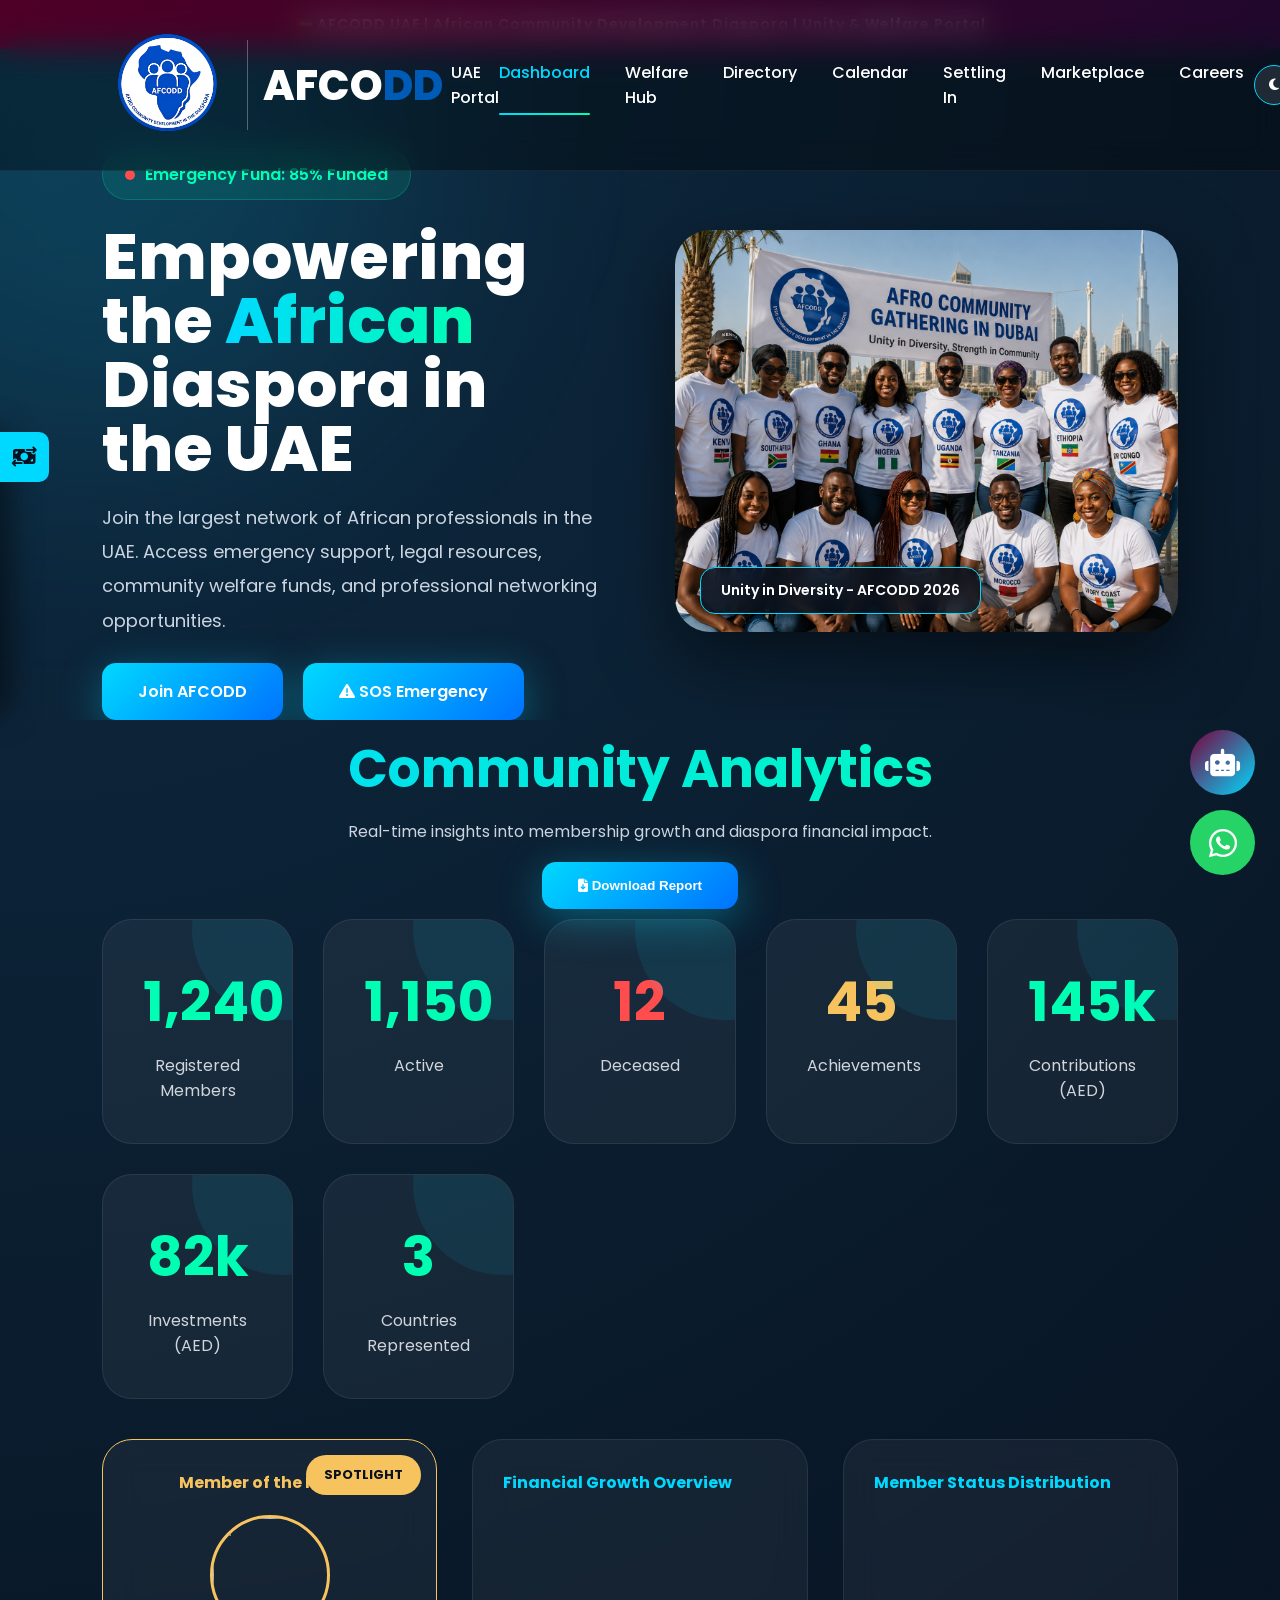
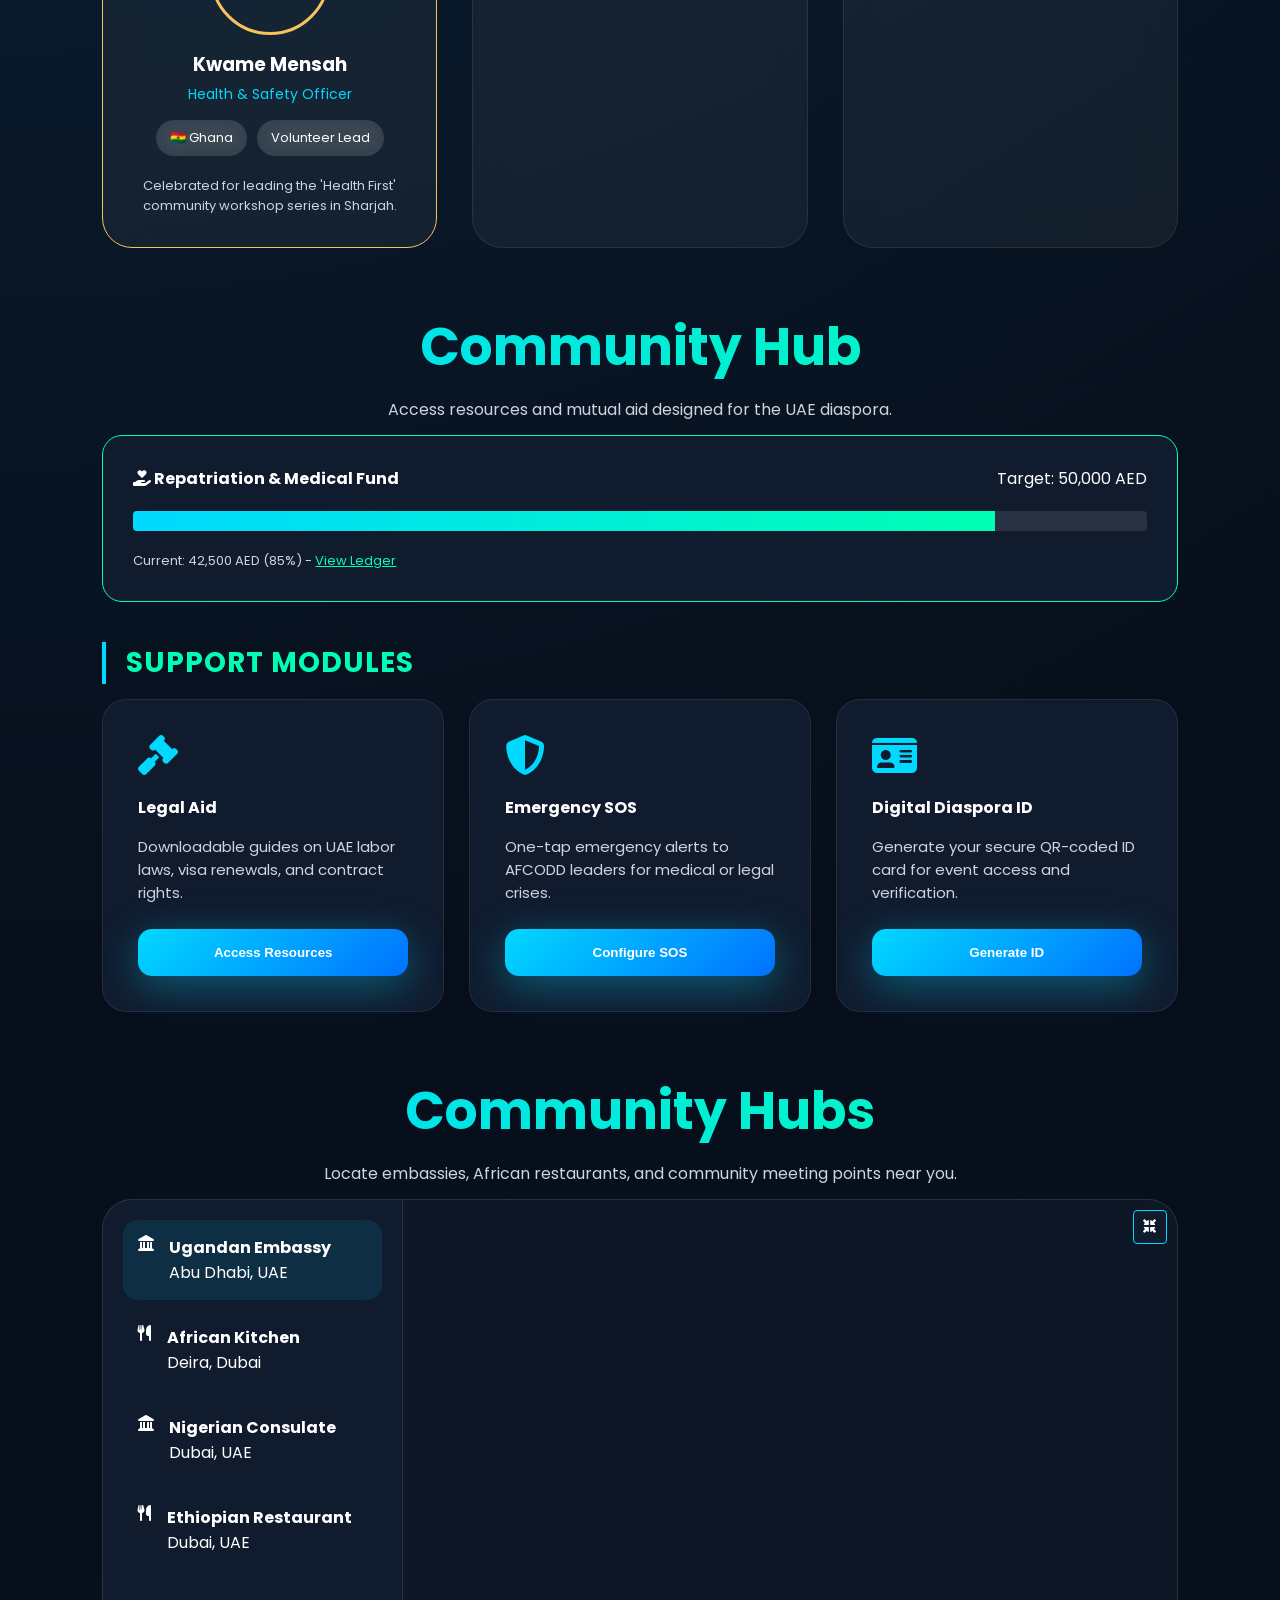
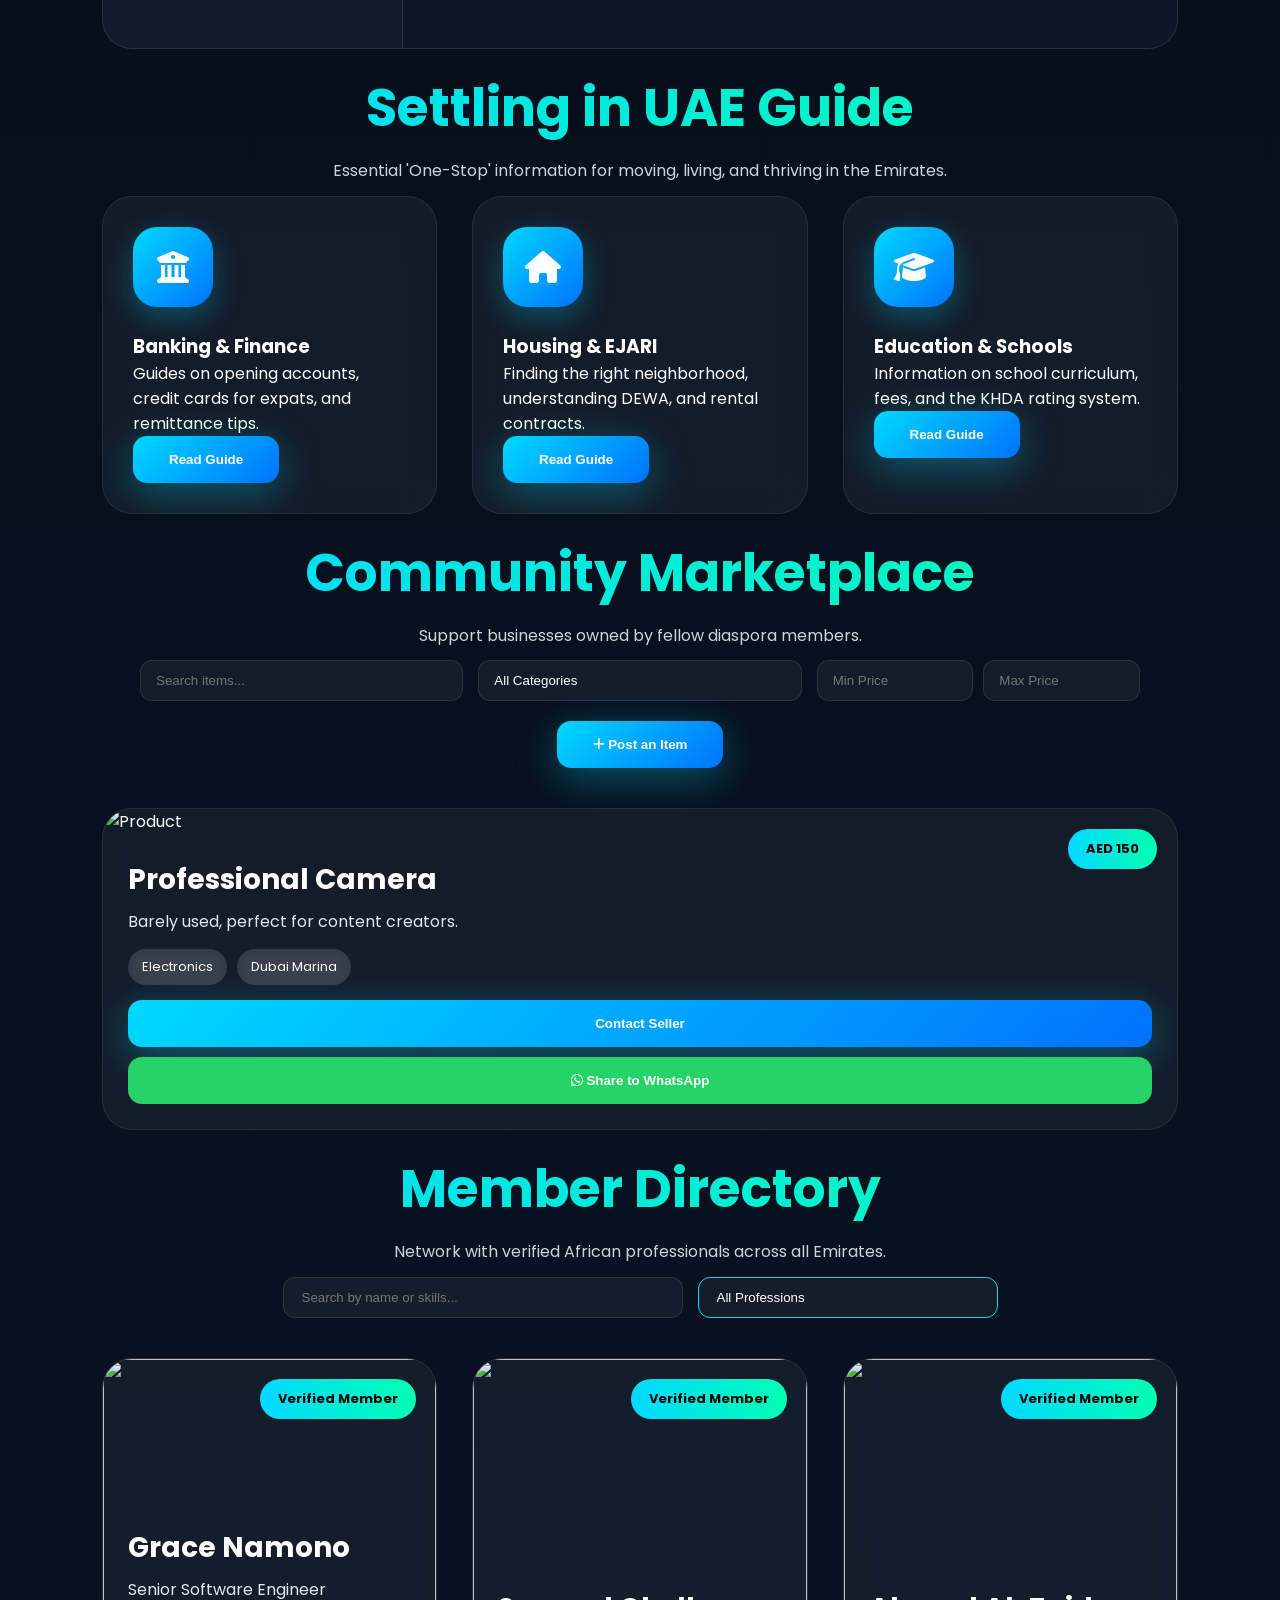
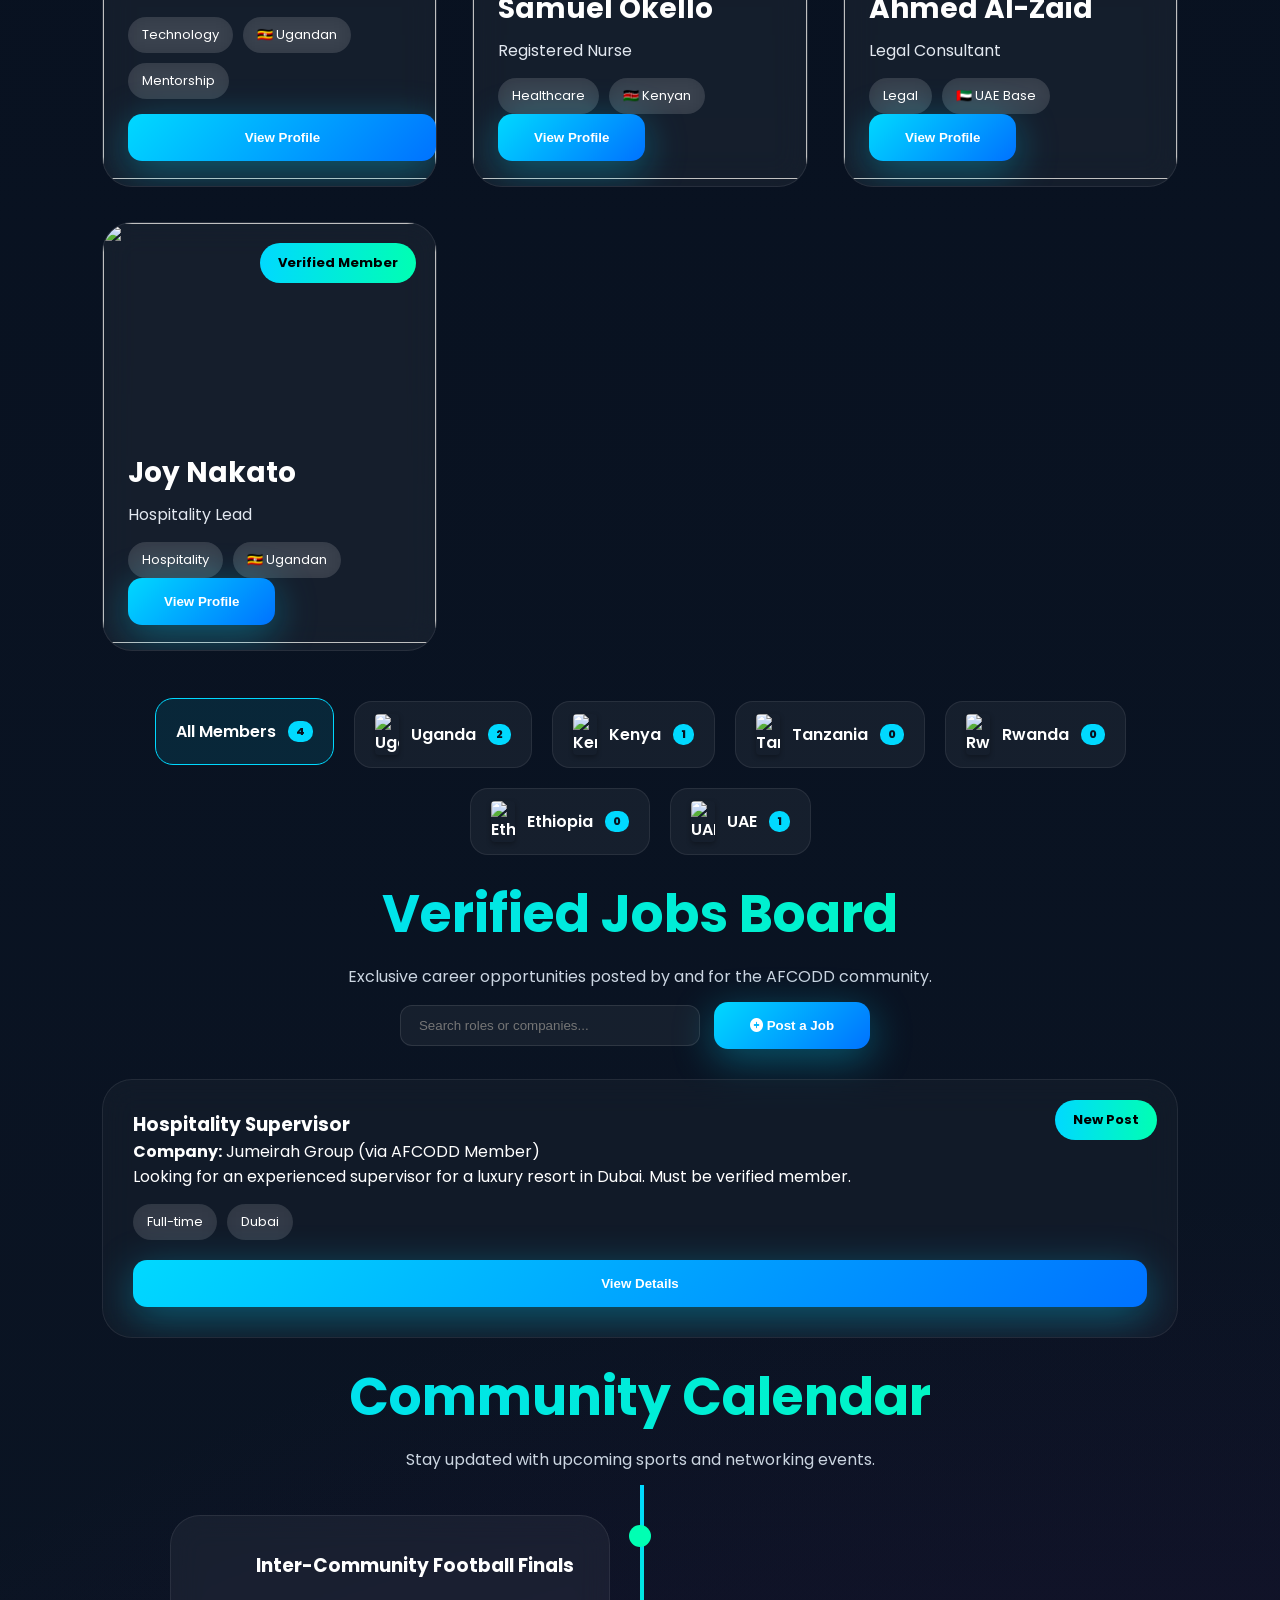
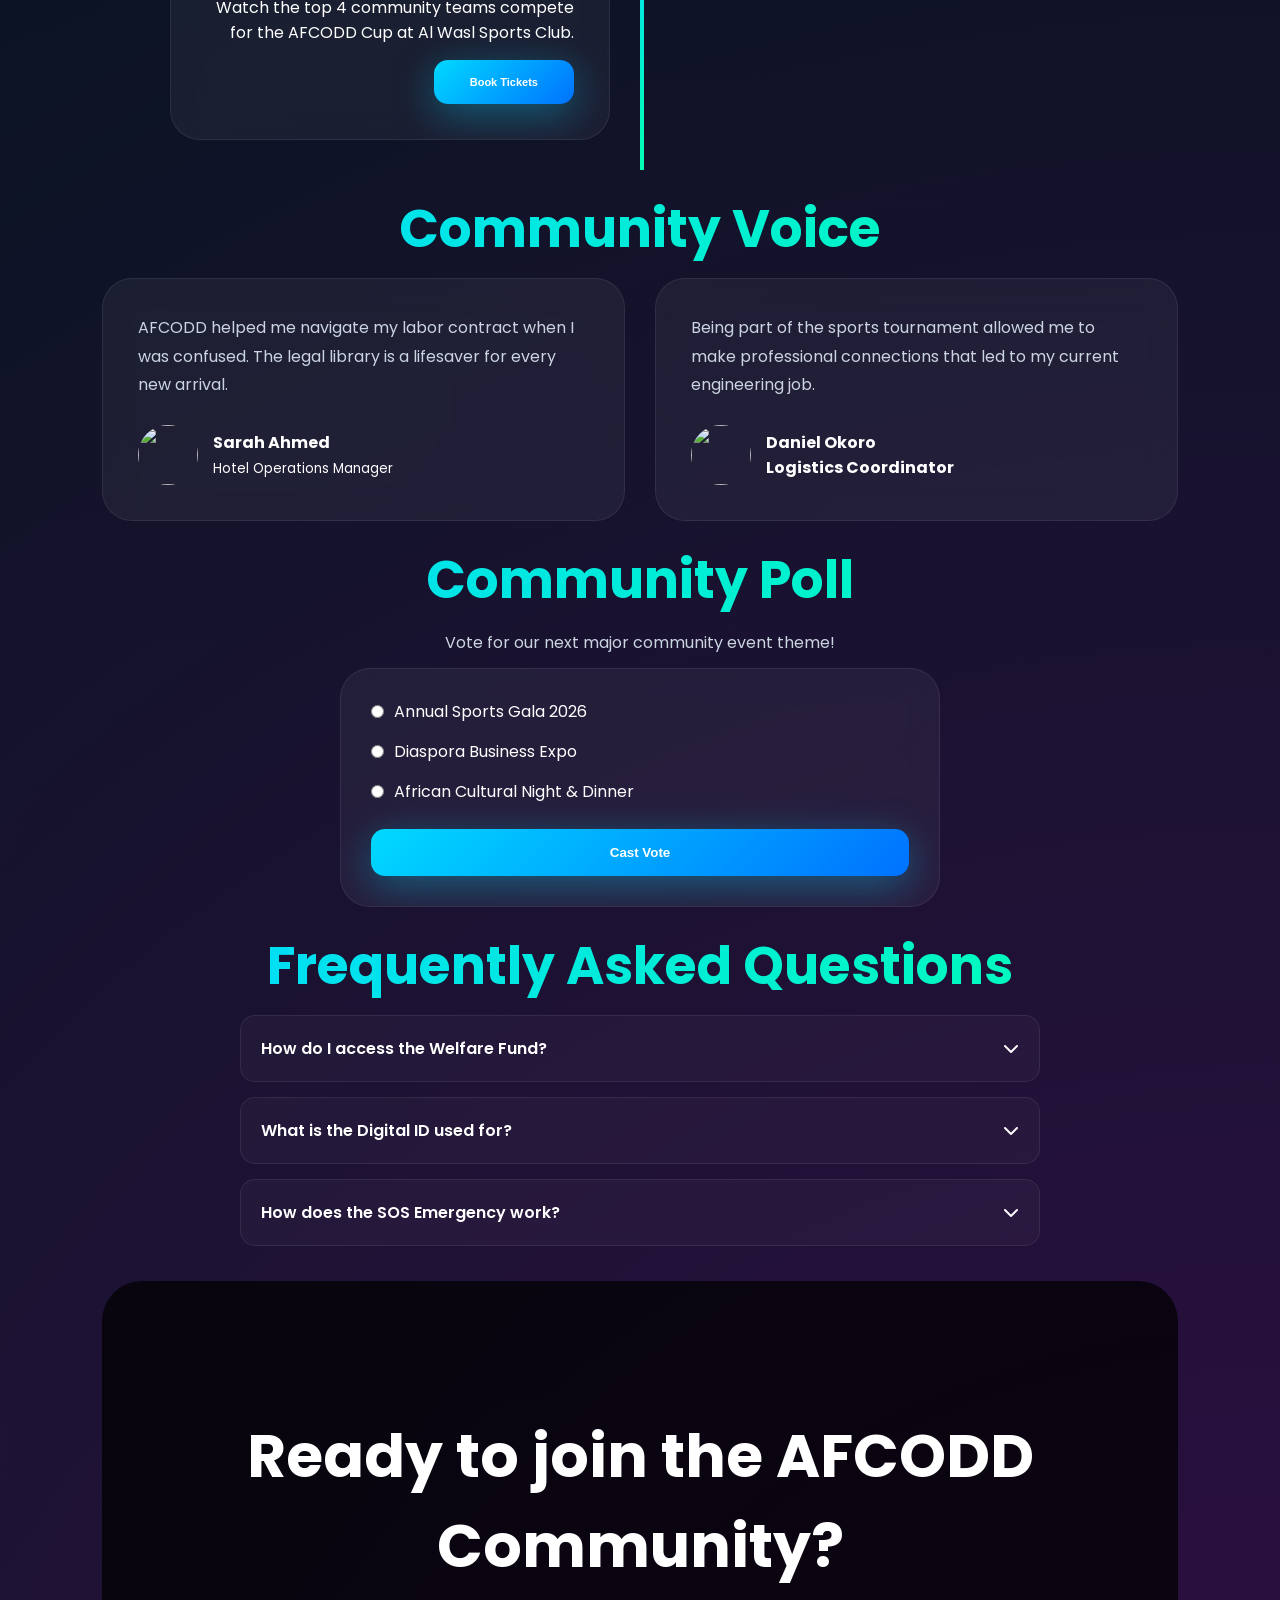
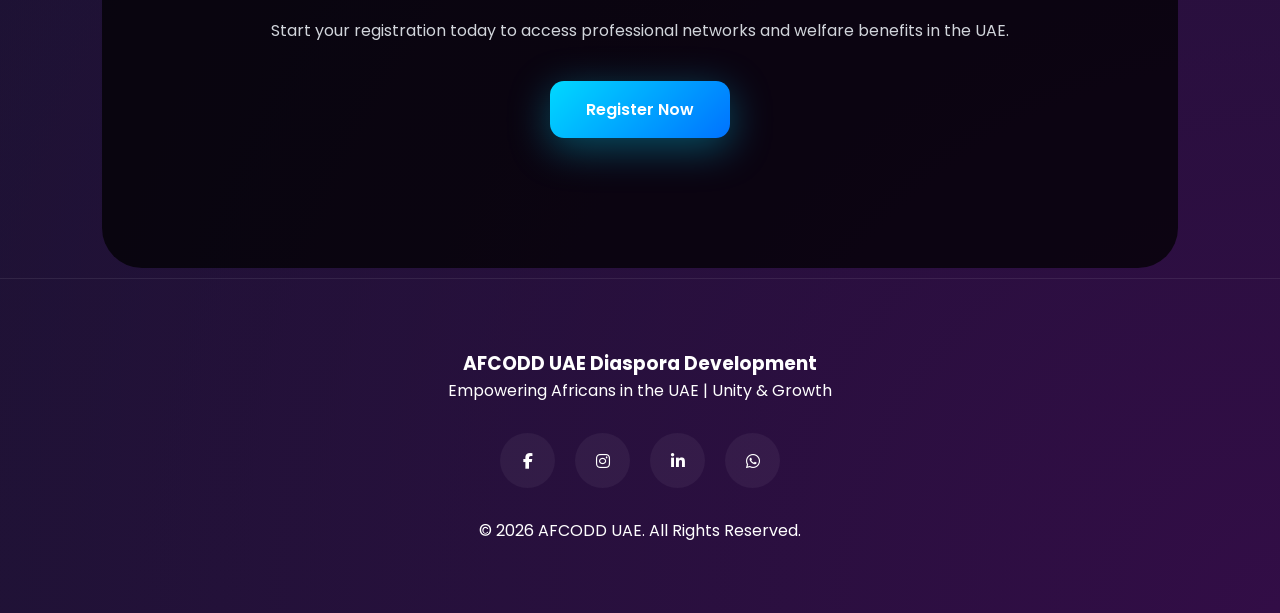
==== commit f35133a6: "Upload all files from Codespace" ====
--- a/index.html
+++ b/index.html
@@ -148,6 +148,7 @@
     <div class="section-title reveal">
         <h2 data-i18n="analytics_title">Community Analytics</h2>
         <p data-i18n="analytics_subtitle">Real-time insights into membership growth and diaspora financial impact.</p>
+        <button id="downloadReportBtn" class="btn btn-secondary" style="margin-top: 15px;"><i class="fas fa-file-download"></i> <span data-i18n="btn_download_report">Download Report</span></button>
     </div>
 
     <div class="stats reveal" style="margin-bottom: 40px; grid-template-columns: repeat(auto-fit, minmax(180px, 1fr));">
@@ -175,9 +176,30 @@
             <h2 id="stat-investments">82k</h2>
             <p data-i18n="stat_investments">Investments (AED)</p>
         </div>
+        <div class="stat">
+            <h2 id="stat-countries">6</h2>
+            <p data-i18n="stat_countries">Countries Represented</p>
+        </div>
     </div>
 
     <div class="grid reveal" style="margin-bottom: 40px;">
+        <!-- Spotlight Card -->
+        <div class="card" style="padding: 30px; display: flex; flex-direction: column; align-items: center; text-align: center; border: 1px solid var(--gold);">
+            <div class="badge" style="background: var(--gold); color: var(--dark); position: absolute; top: 15px; right: 15px;">SPOTLIGHT</div>
+            <h4 style="margin-bottom: 20px; color: var(--gold);" data-i18n="member_month_title">Member of the Month</h4>
+            <div class="user" style="flex-direction: column; gap: 15px;">
+                <img src="https://randomuser.me/api/portraits/men/46.jpg" style="width: 120px; height: 120px; border-radius: 50%; border: 3px solid var(--gold); object-fit: cover;">
+                <div>
+                    <h3 style="margin-bottom: 5px;">Kwame Mensah</h3>
+                    <p style="color: var(--primary); font-size: 14px; margin-bottom: 10px;">Health & Safety Officer</p>
+                    <div class="worker-tags" style="justify-content: center;">
+                        <span>🇬🇭 Ghana</span>
+                        <span>Volunteer Lead</span>
+                    </div>
+                </div>
+            </div>
+            <p style="font-size: 13px; color: var(--gray); margin-top: 20px; line-height: 1.6;" data-i18n="member_month_desc">Celebrated for leading the 'Health First' community workshop series in Sharjah.</p>
+        </div>
         <div class="card" style="padding: 30px; min-height: 400px; display: flex; flex-direction: column;">
             <h4 style="margin-bottom: 20px; color: var(--primary);" data-i18n="chart_financial">Financial Growth Overview</h4>
             <div style="flex: 1; position: relative;">
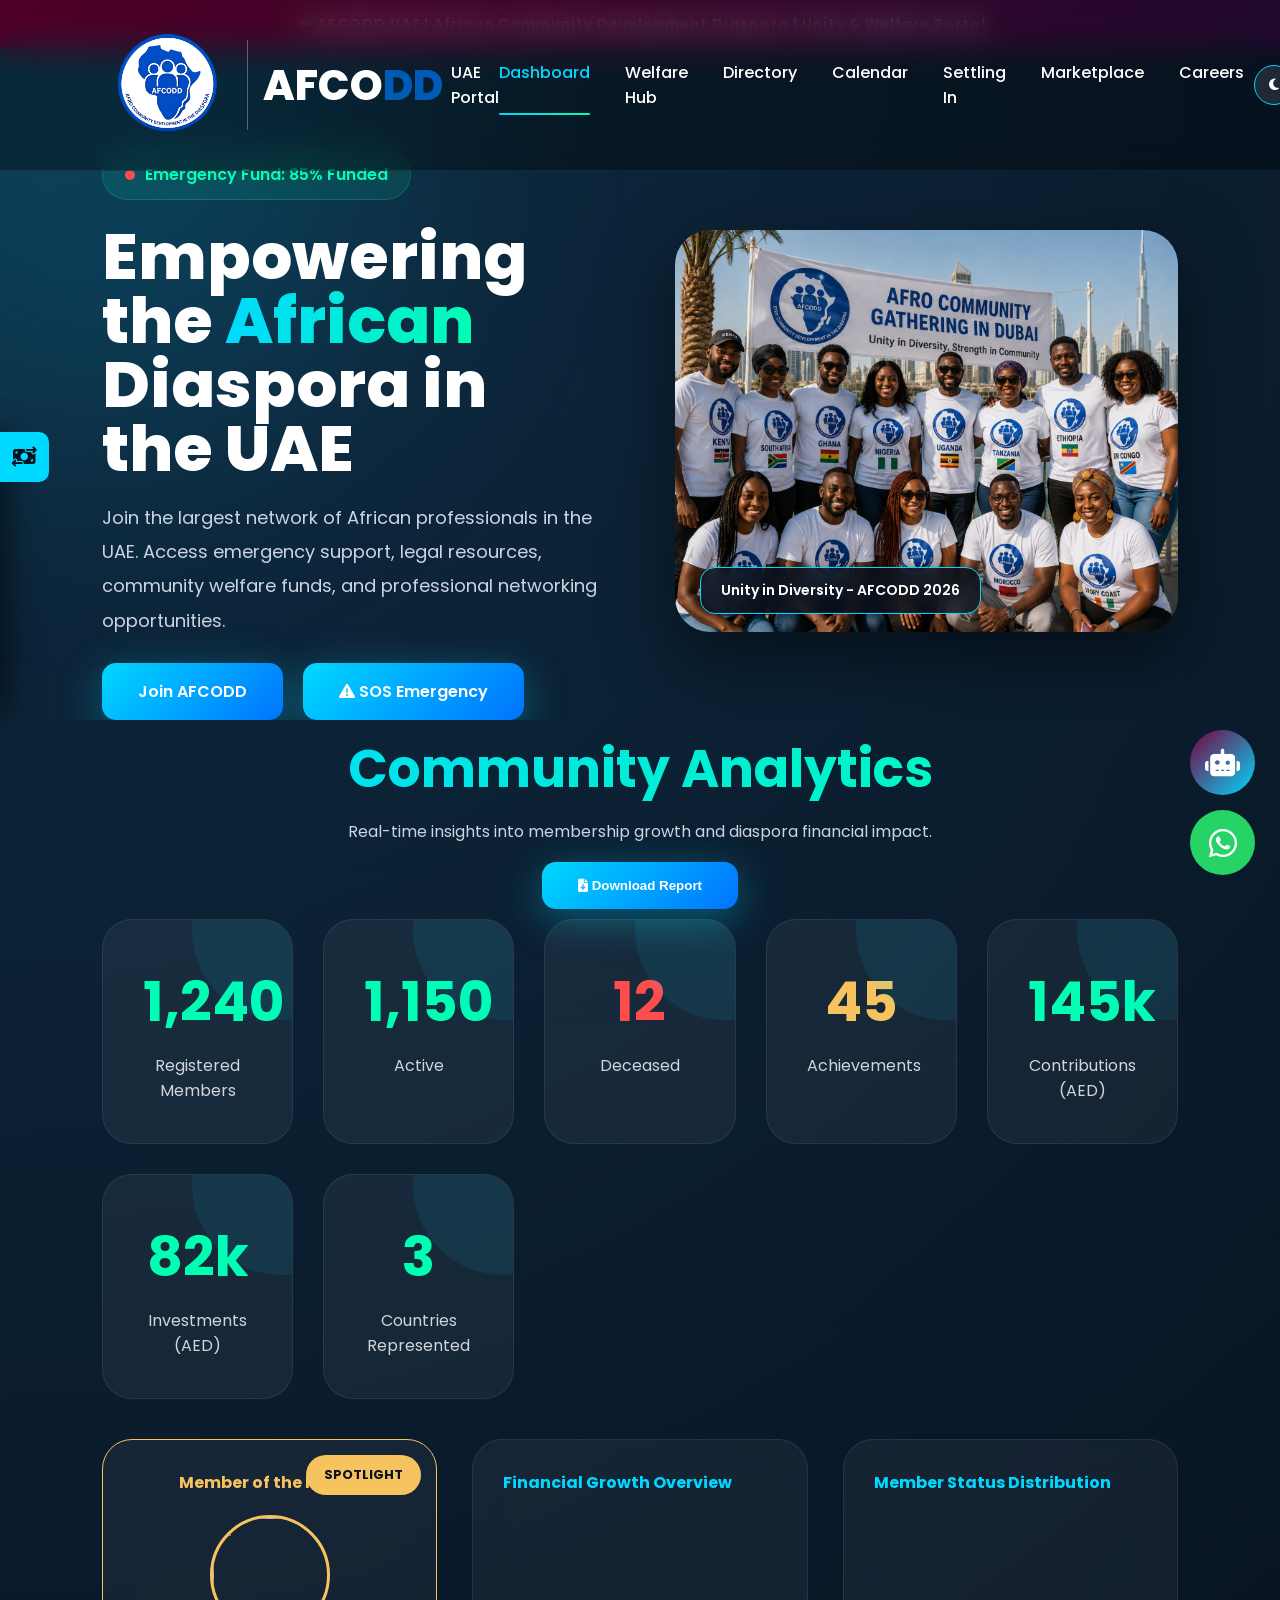
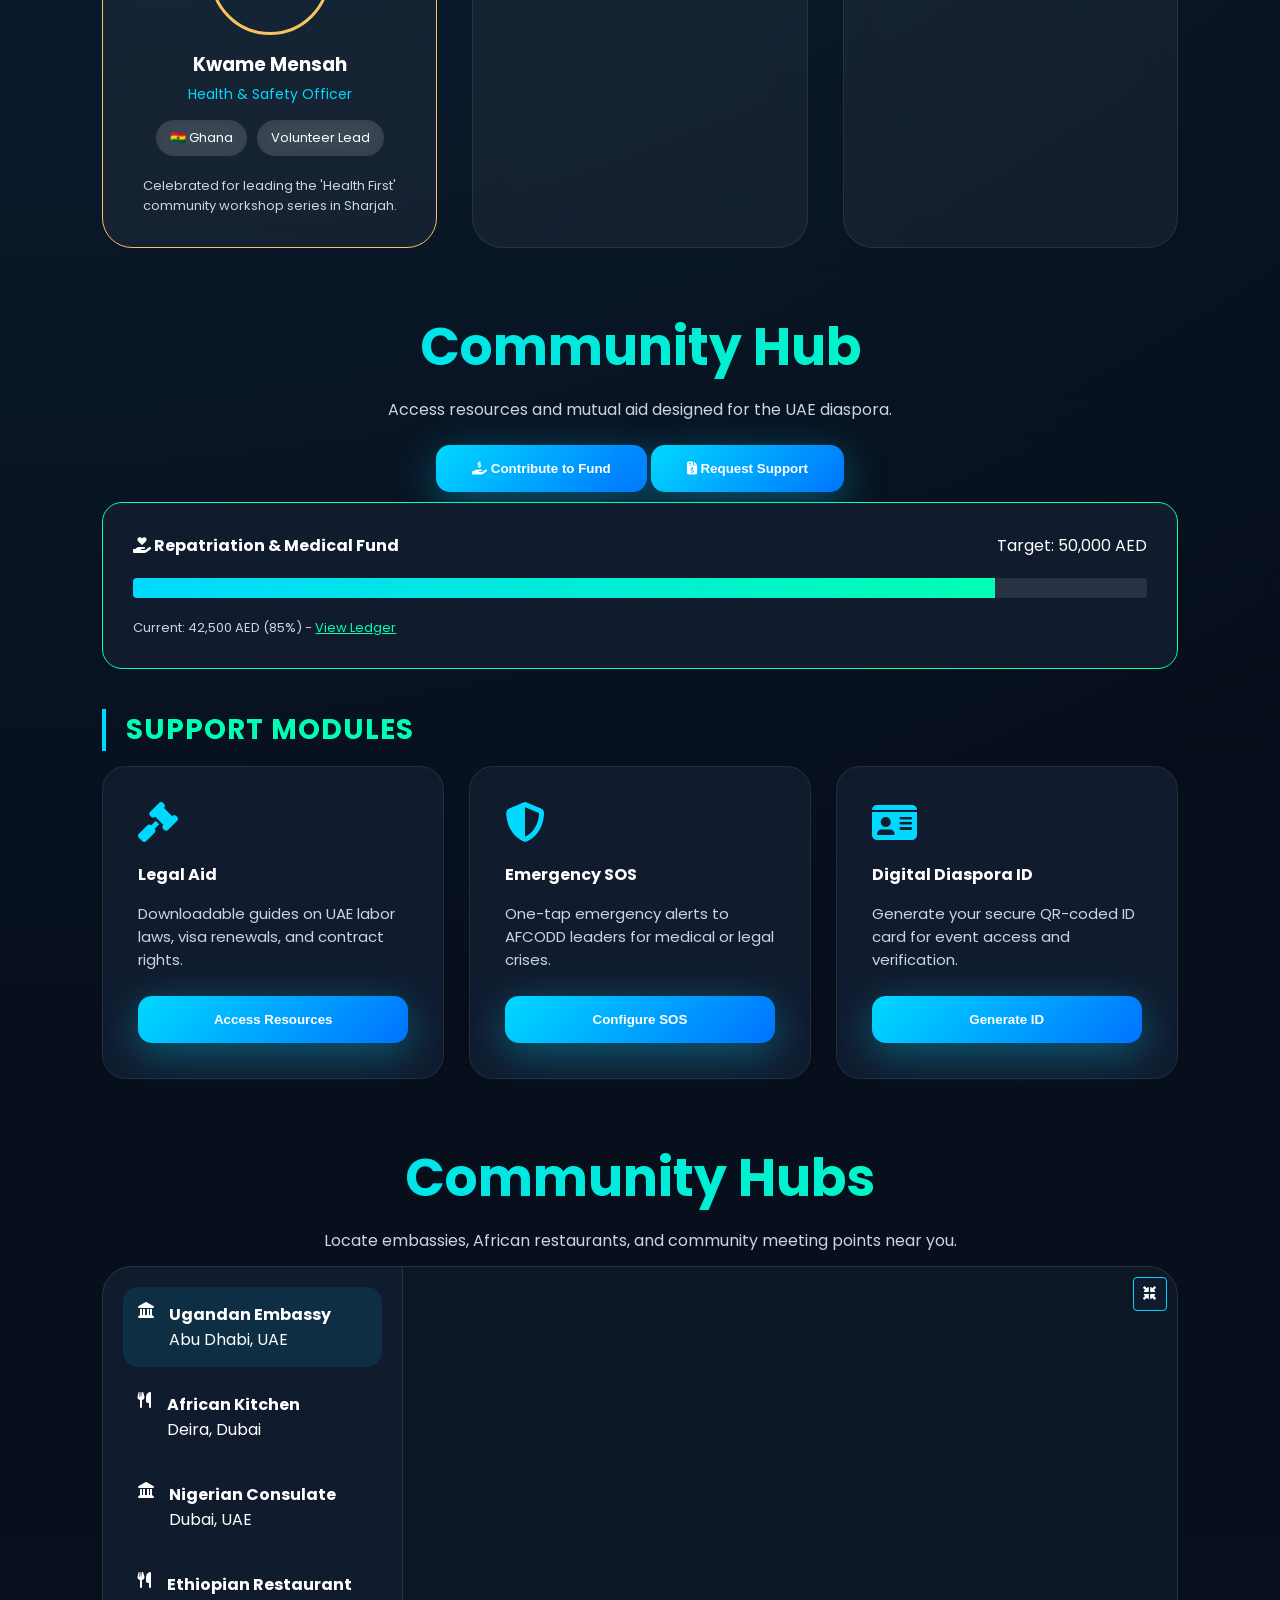
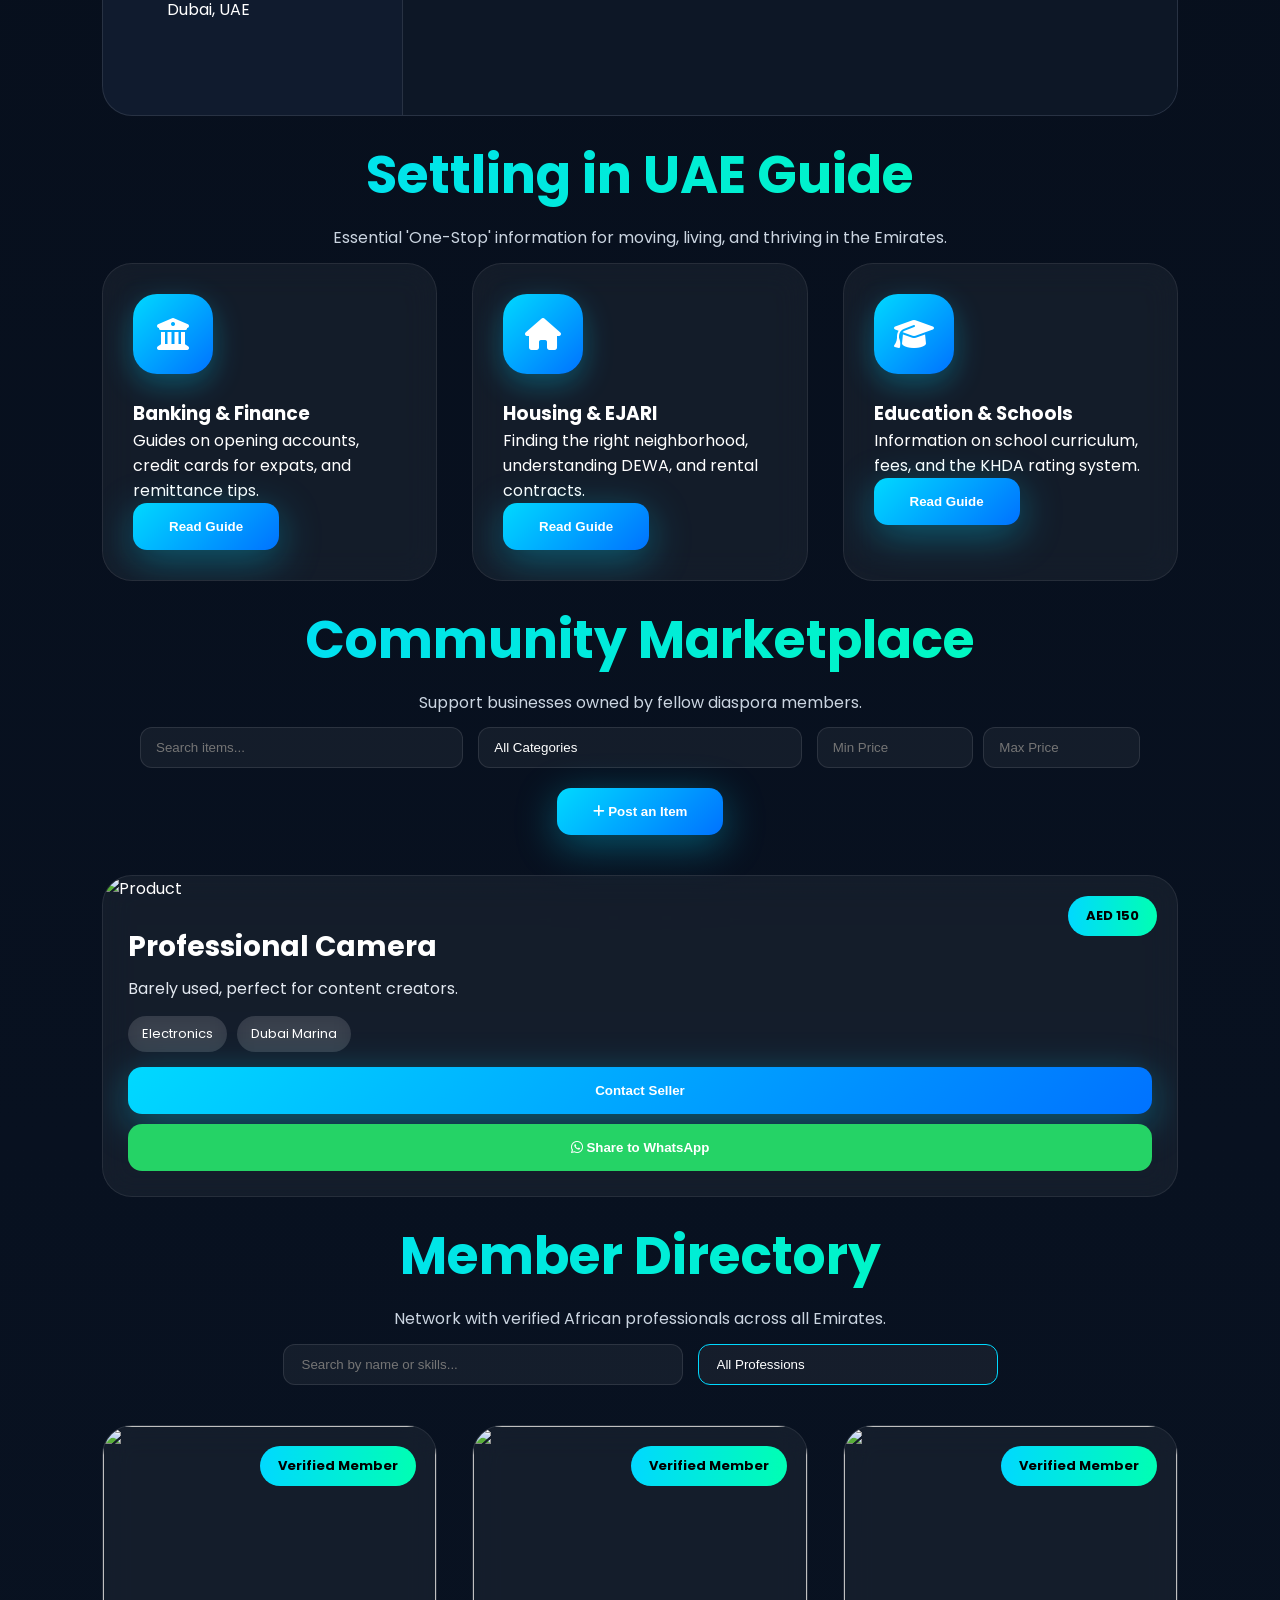
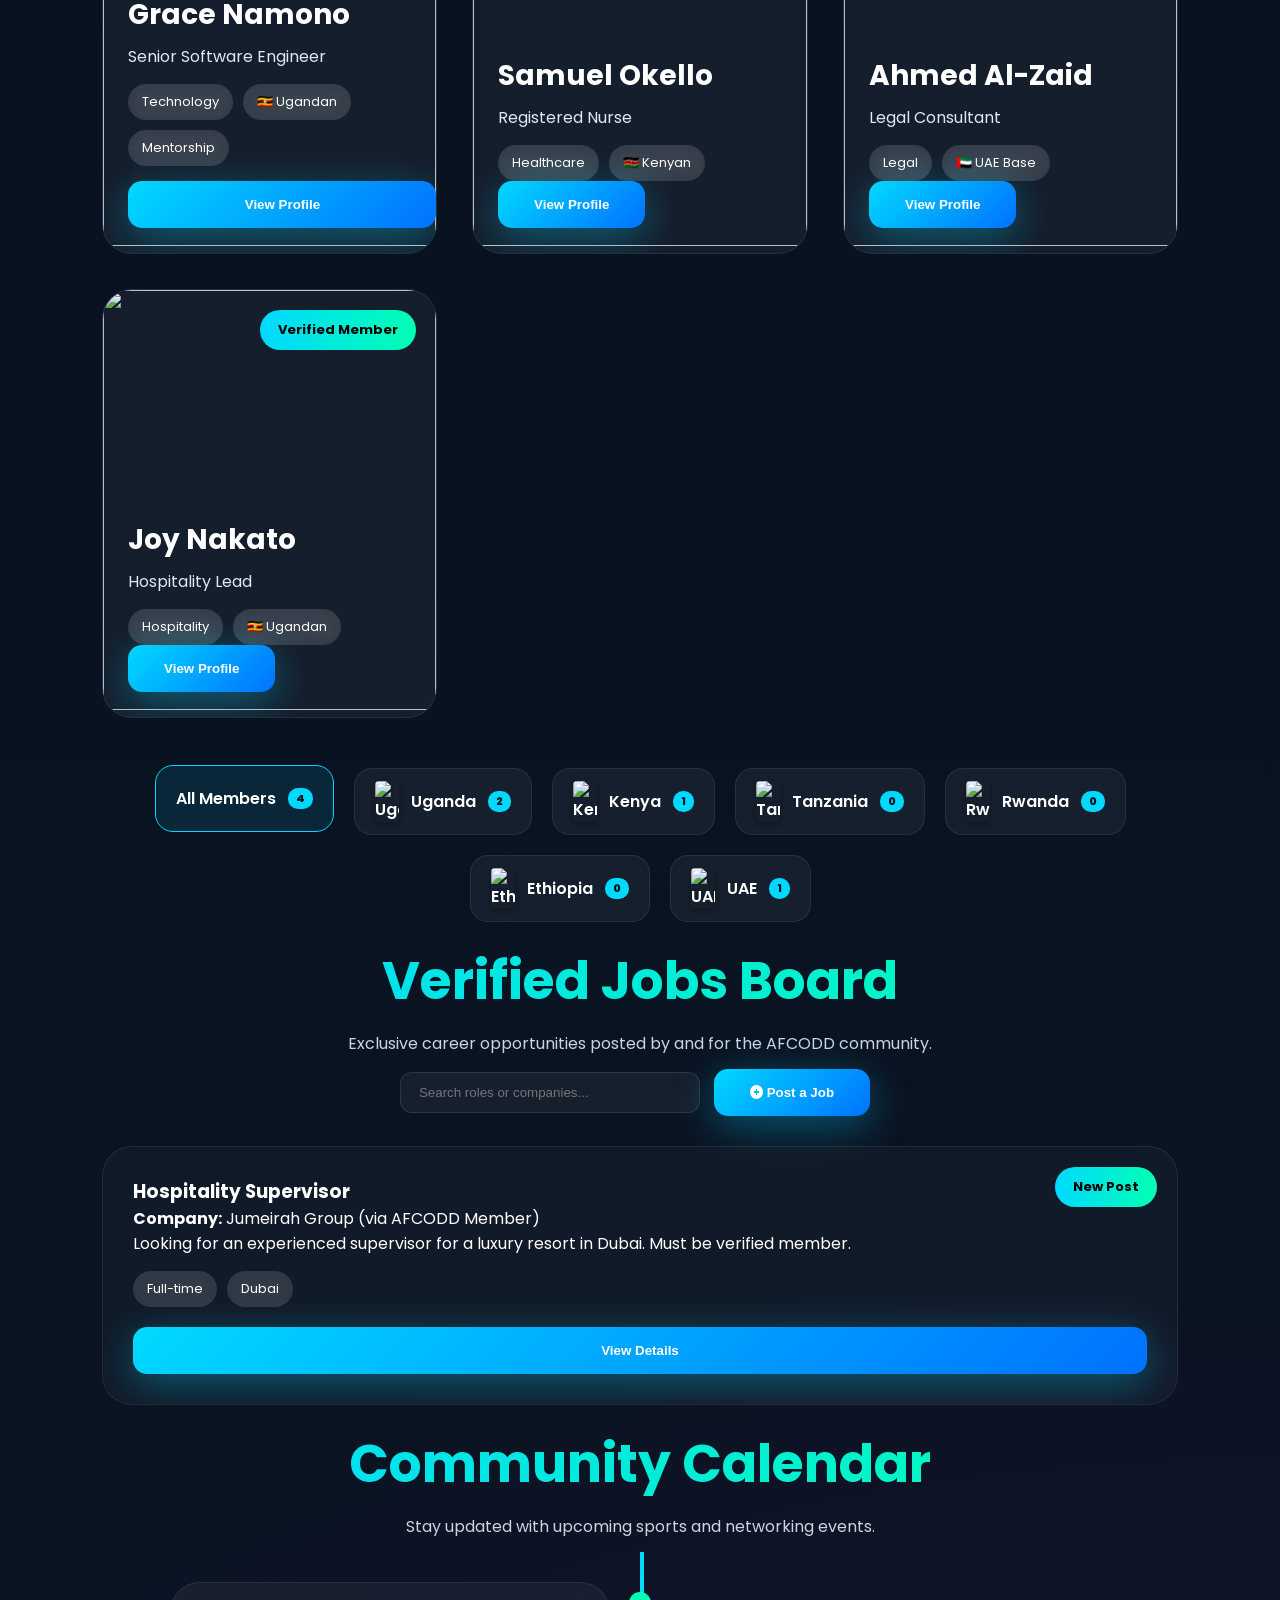
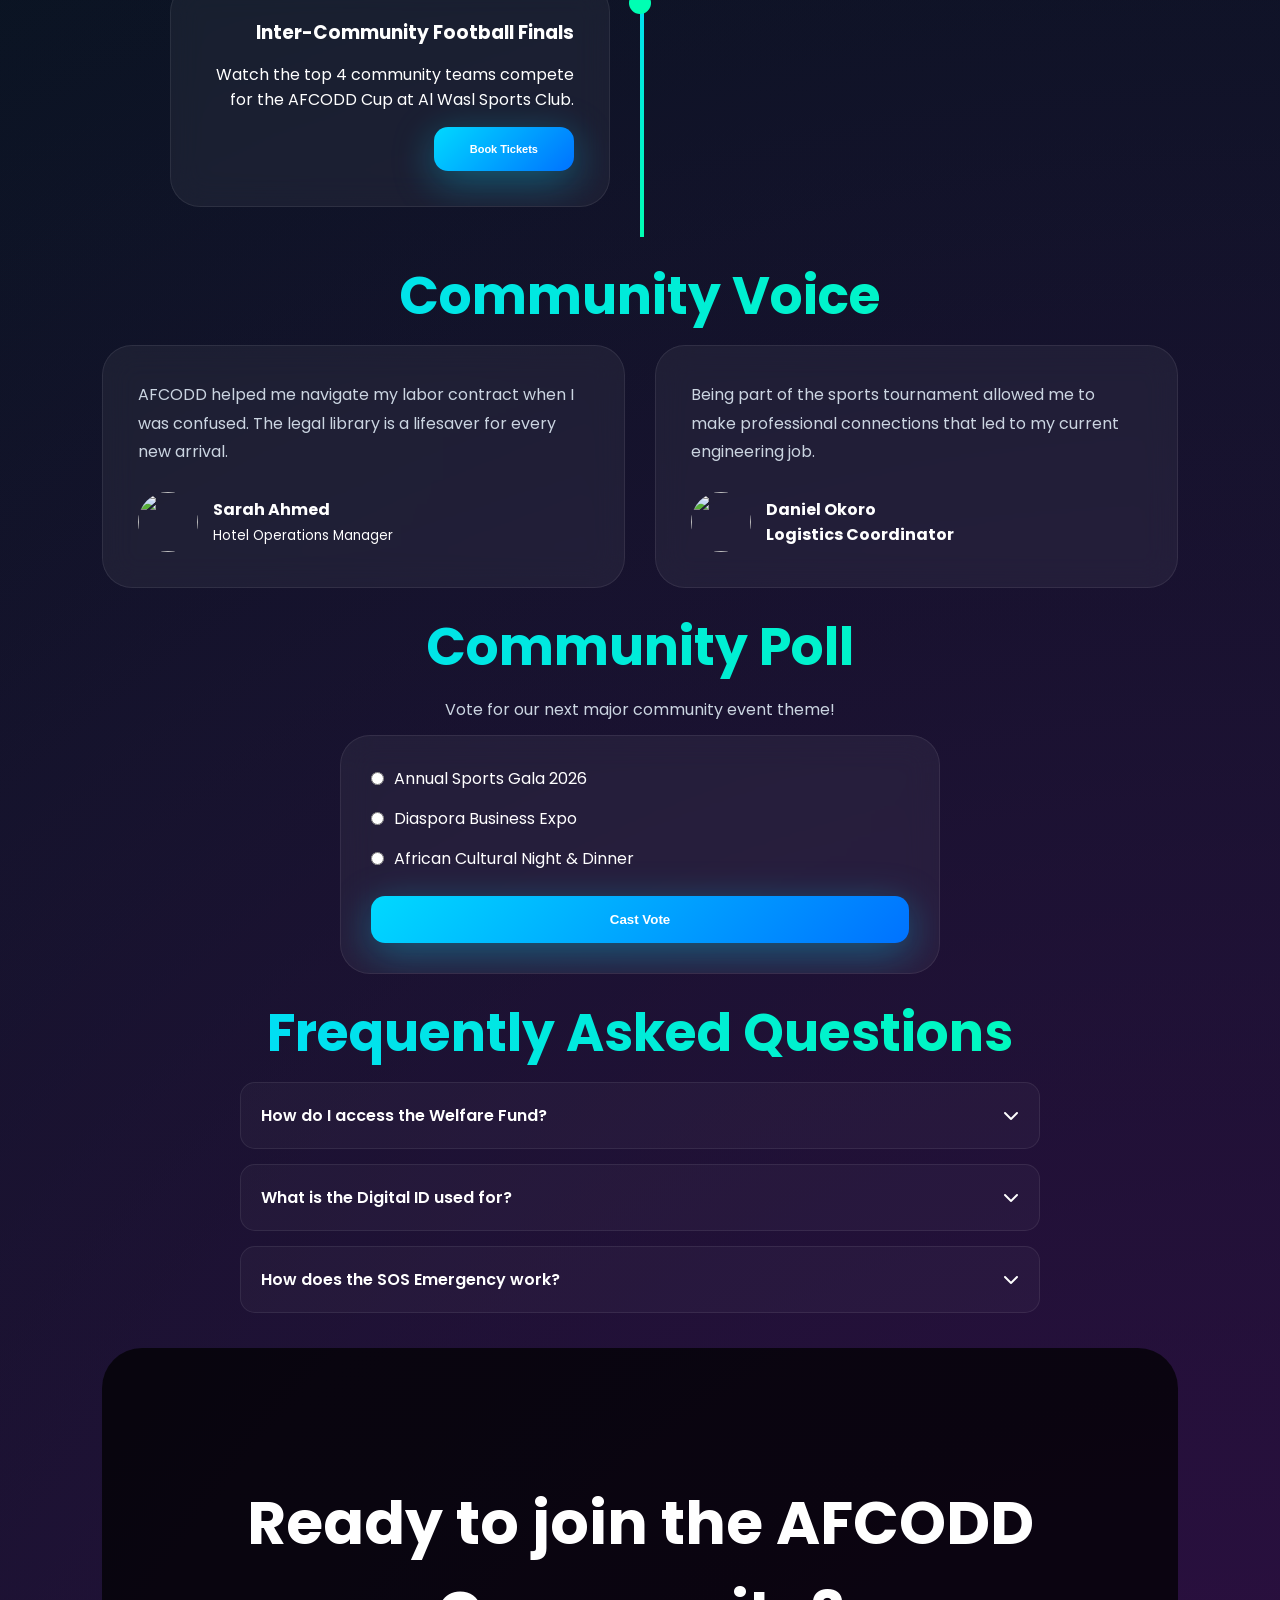
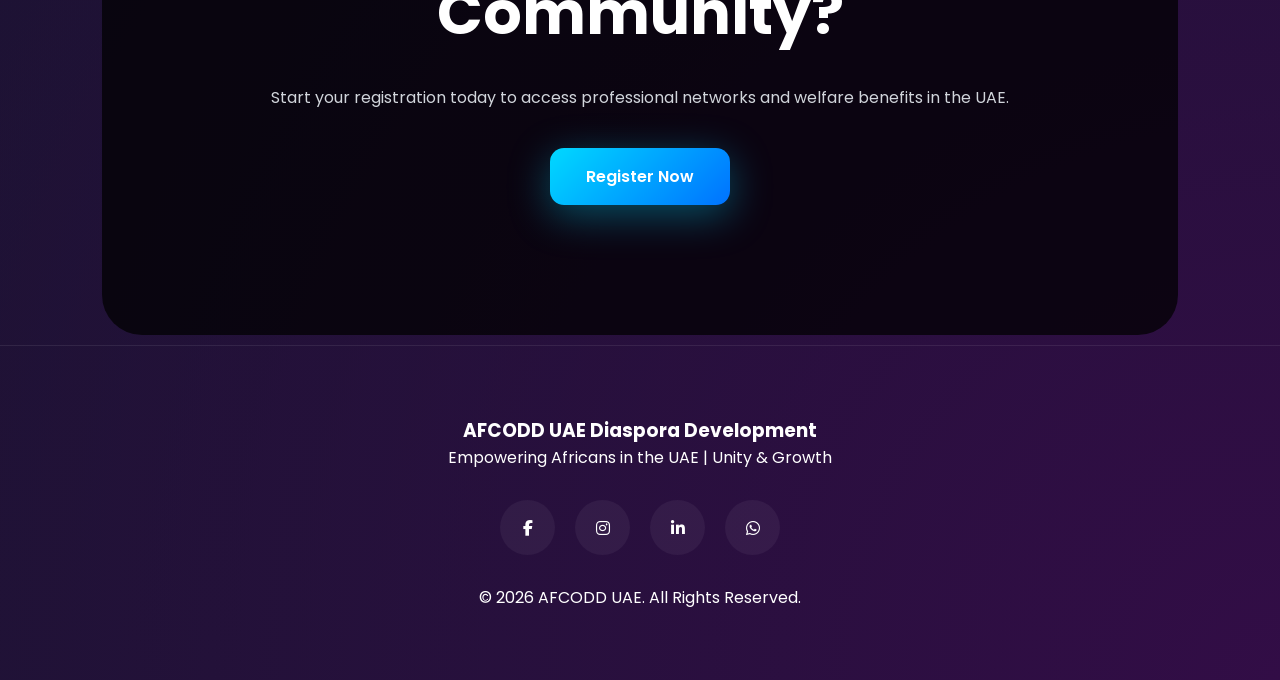
==== commit 40b6e404: "Upload all files from Codespace" ====
--- a/index.html
+++ b/index.html
@@ -89,6 +89,10 @@
 
 <div class="theme-switch-wrapper">
     <button id="globalThemeToggle" class="theme-btn"><i class="fas fa-moon"></i></button>
+</div>
+
+<div class="theme-switch-wrapper" style="margin-left: 5px;">
+    <a href="admin.html" id="adminToggle" class="theme-btn" title="Admin Portal"><i class="fas fa-user-shield"></i></a>
 </div>
 
 <div class="lang-switch" id="langToggle">
@@ -220,6 +224,10 @@
 <div class="section-title reveal">
 <h2 data-i18n="services_title">Diaspora Welfare Hub</h2>
 <p data-i18n="services_subtitle">Financial transparency and mutual aid programs for members.</p>
+<div style="margin-top: 20px;">
+    <button class="btn btn-primary" onclick="openContributionModal()"><i class="fas fa-hand-holding-usd"></i> Contribute to Fund</button>
+    <button class="btn btn-secondary"><i class="fas fa-file-invoice-dollar"></i> Request Support</button>
+</div>
 </div>
 <div class="fund-tracker-card reveal">
     <div class="fund-header">
--- a/style.css
+++ b/style.css
@@ -129,9 +129,307 @@
     border: 1px solid #e2e8f0;
 }
 
+/* Admin Mode Highlights */
+body.admin-mode header {
+    border-bottom: 2px solid var(--gold);
+}
+
 /* Job Modal Specific Dark Mode Tweaks */
 #jobModalOverlay .application-modal {
     border: 1px solid rgba(0, 217, 255, 0.2);
+}
+
+/* ======================================================
+ADMIN CRM STYLES
+====================================================== */
+
+.admin-card {
+    padding: 25px !important;
+    display: flex;
+    flex-direction: column;
+    gap: 20px;
+}
+
+.card-header-flex {
+    display: flex;
+    justify-content: space-between;
+    align-items: center;
+}
+
+.badge-count {
+    background: var(--primary);
+    color: var(--dark);
+    font-size: 10px;
+    font-weight: 800;
+    padding: 2px 8px;
+    border-radius: 10px;
+    text-transform: uppercase;
+}
+
+.crm-list {
+    display: flex;
+    flex-direction: column;
+    gap: 12px;
+}
+
+.crm-item {
+    display: flex;
+    justify-content: space-between;
+    align-items: center;
+    background: rgba(255, 255, 255, 0.03);
+    padding: 12px 15px;
+    border-radius: 15px;
+    border: 1px solid rgba(255, 255, 255, 0.05);
+    transition: 0.3s cubic-bezier(0.4, 0, 0.2, 1);
+}
+
+.crm-item:hover {
+    background: rgba(255, 255, 255, 0.07);
+    border-color: var(--primary);
+    transform: translateX(5px);
+}
+
+.crm-info {
+    display: flex;
+    align-items: center;
+    gap: 12px;
+}
+
+.crm-avatar {
+    width: 40px !important;
+    height: 40px !important;
+    border-radius: 10px;
+    object-fit: cover;
+    border: 1px solid rgba(255, 255, 255, 0.1);
+}
+
+.crm-name {
+    font-size: 14px;
+    font-weight: 600;
+    color: white;
+}
+
+.crm-profession {
+    font-size: 11px;
+    color: var(--gray);
+}
+
+.crm-actions {
+    display: flex;
+    gap: 8px;
+}
+
+.btn-icon {
+    width: 32px;
+    height: 32px;
+    border-radius: 8px;
+    display: flex;
+    align-items: center;
+    justify-content: center;
+    cursor: pointer;
+    transition: 0.3s;
+    border: 1px solid rgba(255, 255, 255, 0.1);
+    background: rgba(255, 255, 255, 0.05);
+    color: white;
+    font-size: 12px;
+}
+
+.btn-icon.approve:hover {
+    background: var(--secondary);
+    color: var(--dark);
+    border-color: var(--secondary);
+}
+
+.btn-icon.reject:hover {
+    background: var(--danger);
+    color: white;
+    border-color: var(--danger);
+}
+
+.btn-text-link {
+    background: none;
+    border: none;
+    color: var(--primary);
+    font-size: 12px;
+    font-weight: 600;
+    cursor: pointer;
+    text-align: left;
+    padding: 0;
+    margin-top: 10px;
+    text-decoration: underline;
+    opacity: 0.8;
+}
+
+.btn-text-link:hover {
+    opacity: 1;
+}
+
+/* ======================================================
+ADMIN LOGIN & SIDEBAR REVOLUTION
+====================================================== */
+.admin-page.login-locked .admin-layout { filter: blur(15px); pointer-events: none; }
+
+.admin-login-overlay {
+    position: fixed;
+    inset: 0;
+    z-index: 100000;
+    background: rgba(5, 11, 21, 0.95);
+    display: flex;
+    align-items: center;
+    justify-content: center;
+    backdrop-filter: blur(10px);
+    transition: 0.5s;
+}
+
+.login-box {
+    background: var(--card);
+    padding: 50px;
+    border-radius: 40px;
+    border: 1px solid rgba(255, 255, 255, 0.05);
+    text-align: center;
+    width: 100%;
+    max-width: 450px;
+    box-shadow: 0 30px 60px rgba(0, 0, 0, 0.5);
+}
+
+.login-box img { width: 80px; margin-bottom: 20px; }
+
+.input-group {
+    position: relative;
+    margin: 25px 0;
+}
+
+.input-group i {
+    position: absolute;
+    left: 20px;
+    top: 50%;
+    transform: translateY(-50%);
+    color: var(--primary);
+}
+
+.input-group input {
+    width: 100%;
+    padding: 15px 15px 15px 50px;
+    background: rgba(255, 255, 255, 0.03);
+    border: 1px solid rgba(255, 255, 255, 0.1);
+    border-radius: 15px;
+    color: white;
+    font-size: 16px;
+}
+
+/* Sidebar Enhancements */
+.admin-sidebar {
+    width: 300px;
+    background: linear-gradient(to bottom, #0a1424, #050b15);
+    border-right: 1px solid rgba(255,255,255,0.05);
+    padding: 30px 20px;
+    display: flex;
+    flex-direction: column;
+}
+
+.brand-hex {
+    width: 45px; height: 45px;
+    background: rgba(0, 217, 255, 0.1);
+    border-radius: 12px;
+    display: flex; align-items: center; justify-content: center;
+    margin-right: 12px;
+}
+.brand-hex img { height: 30px; }
+.brand-text small { color: var(--gold); font-size: 9px; font-weight: 800; letter-spacing: 2px; }
+
+.nav-section {
+    font-size: 10px;
+    font-weight: 800;
+    color: rgba(255, 255, 255, 0.3);
+    margin: 30px 0 10px 20px;
+    letter-spacing: 1px;
+}
+
+.sidebar-nav a i { font-size: 18px; width: 25px; }
+
+.nav-badge.alert { background: var(--danger); }
+
+.admin-sidebar-footer { margin-top: auto; padding-top: 20px; border-top: 1px solid rgba(255,255,255,0.05); }
+.logout-btn {
+    width: 100%; padding: 12px; background: rgba(255, 77, 77, 0.05);
+    border: 1px solid rgba(255, 77, 77, 0.2); border-radius: 12px;
+    color: var(--danger); cursor: pointer; transition: 0.3s;
+}
+.logout-btn:hover { background: var(--danger); color: white; }
+
+/* CRM Table Styling */
+.section-header {
+    display: flex;
+    justify-content: space-between;
+    align-items: center;
+    margin-bottom: 25px;
+}
+
+.table-controls { display: flex; gap: 15px; }
+.search-box { position: relative; }
+.search-box i { position: absolute; left: 15px; top: 50%; transform: translateY(-50%); opacity: 0.5; }
+.search-box input {
+    background: rgba(255,255,255,0.05); border: 1px solid rgba(255,255,255,0.1);
+    padding: 10px 15px 10px 40px; border-radius: 10px; color: white; width: 300px;
+}
+
+.table-card { padding: 0 !important; overflow: hidden; border-radius: 20px; }
+.crm-table { width: 100%; border-collapse: collapse; text-align: left; }
+.crm-table th {
+    background: rgba(255, 255, 255, 0.02);
+    padding: 15px 20px;
+    font-size: 12px;
+    color: var(--gray);
+    font-weight: 600;
+    cursor: pointer;
+}
+.crm-table td { padding: 15px 20px; border-bottom: 1px solid rgba(255, 255, 255, 0.03); font-size: 13px; }
+.crm-table tr:last-child td { border: none; }
+.crm-table tr:hover { background: rgba(0, 217, 255, 0.02); }
+
+.cell-user { display: flex; align-items: center; gap: 10px; font-weight: 600; }
+.cell-user img { width: 32px; height: 32px; border-radius: 8px; }
+
+.status-badge {
+    padding: 4px 10px;
+    border-radius: 6px;
+    font-size: 11px;
+    font-weight: 700;
+}
+.status-badge.verified { background: rgba(0, 255, 179, 0.1); color: var(--secondary); }
+.status-badge.pending { background: rgba(247, 195, 95, 0.1); color: var(--gold); }
+
+.admin-header {
+    display: flex;
+    justify-content: space-between;
+    align-items: center;
+    margin-bottom: 40px;
+    position: static;
+    background: none;
+    backdrop-filter: none;
+    border: none;
+}
+
+.admin-profile {
+    display: flex;
+    align-items: center;
+    gap: 12px;
+    background: rgba(255,255,255,0.03);
+    padding: 8px 20px;
+    border-radius: 50px;
+    cursor: pointer;
+    transition: 0.3s;
+}
+.admin-profile:hover { background: rgba(255,255,255,0.07); }
+
+.admin-profile img { width: 36px; height: 36px; border-radius: 50%; }
+.profile-info { display: flex; flex-direction: column; line-height: 1.2; }
+.profile-info span { font-size: 11px; color: var(--gray); }
+
+.admin-dashboard-grid {
+    display: grid;
+    grid-template-columns: repeat(auto-fit, minmax(300px, 1fr));
+    gap: 30px;
 }
 
 /* ======================================================
@@ -782,6 +1080,15 @@
     justify-content: space-between;
     align-items: center;
     margin-bottom: 15px;
+}
+
+.sos-alert-item {
+    background: rgba(255, 77, 77, 0.1);
+    border-left: 4px solid var(--danger);
+    padding: 10px;
+    margin-bottom: 10px;
+    border-radius: 8px;
+    animation: sosPulse 2s infinite;
 }
 
 /* ======================================================
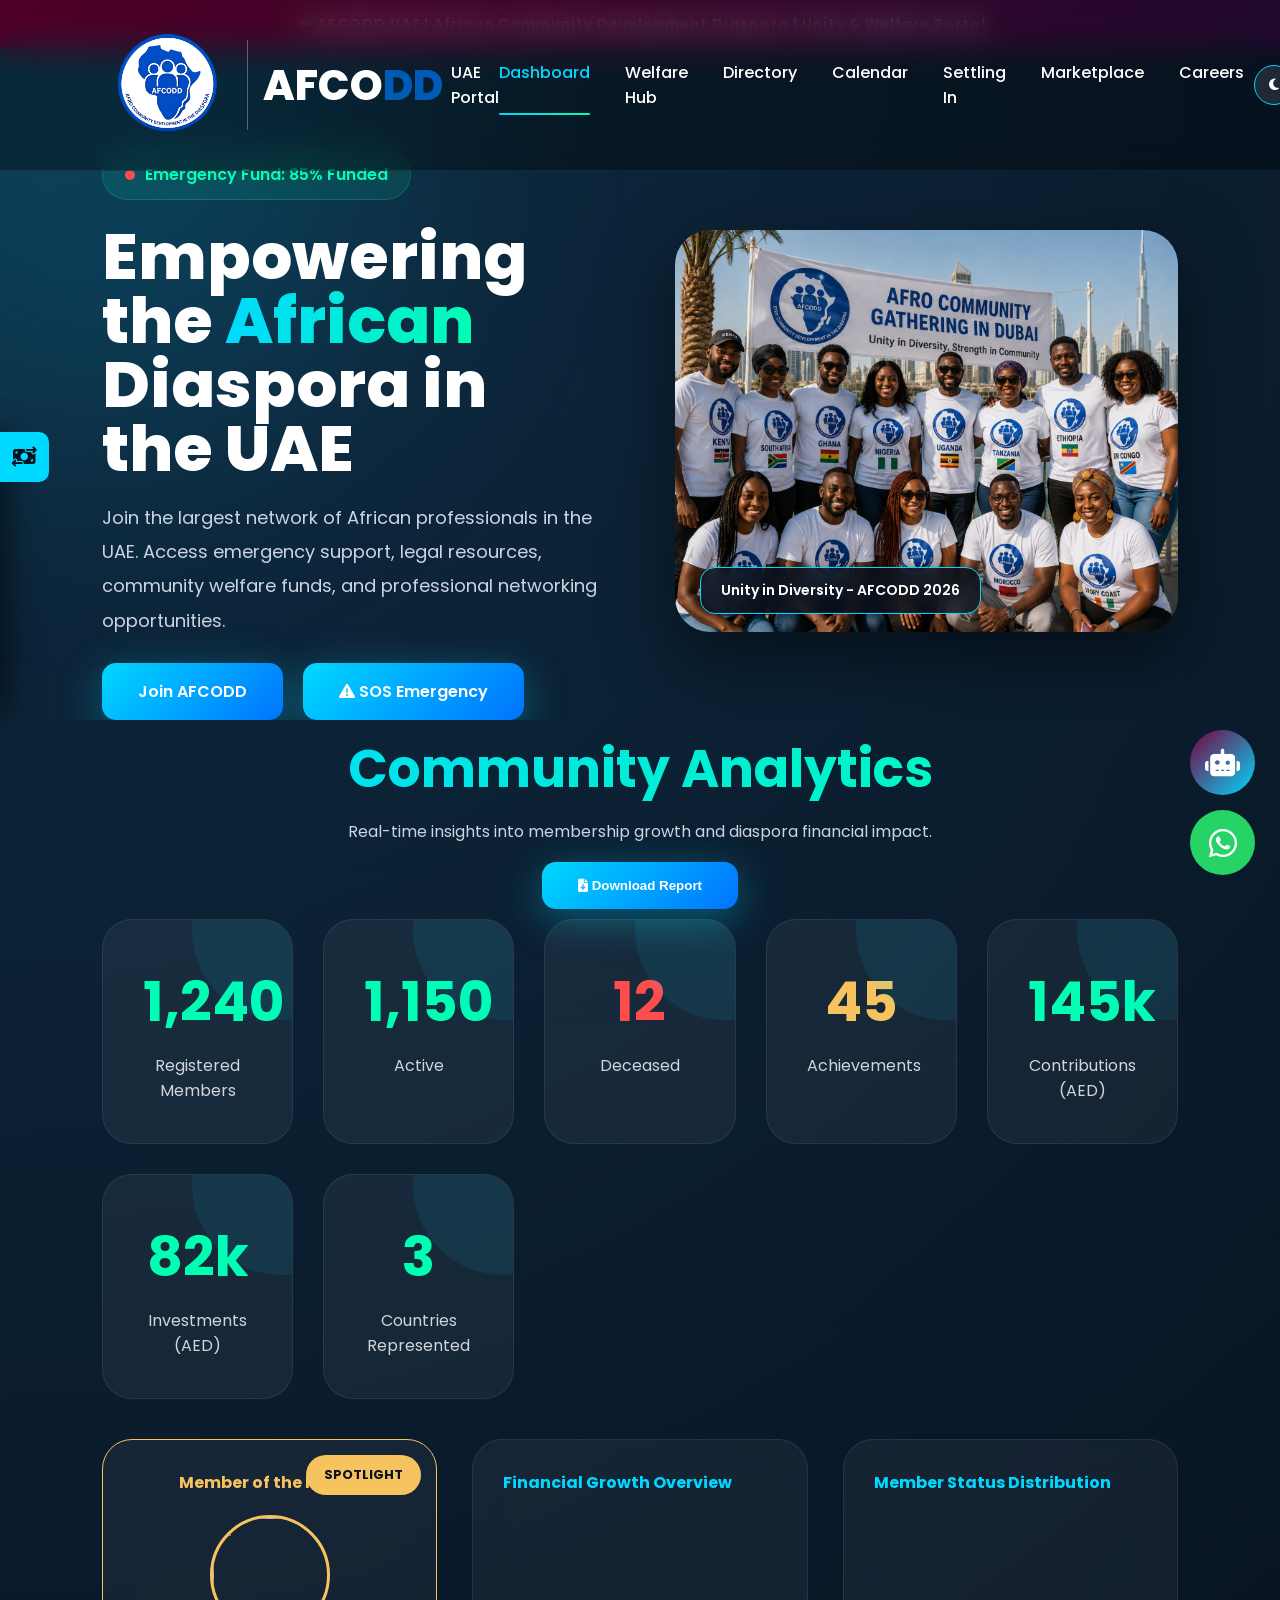
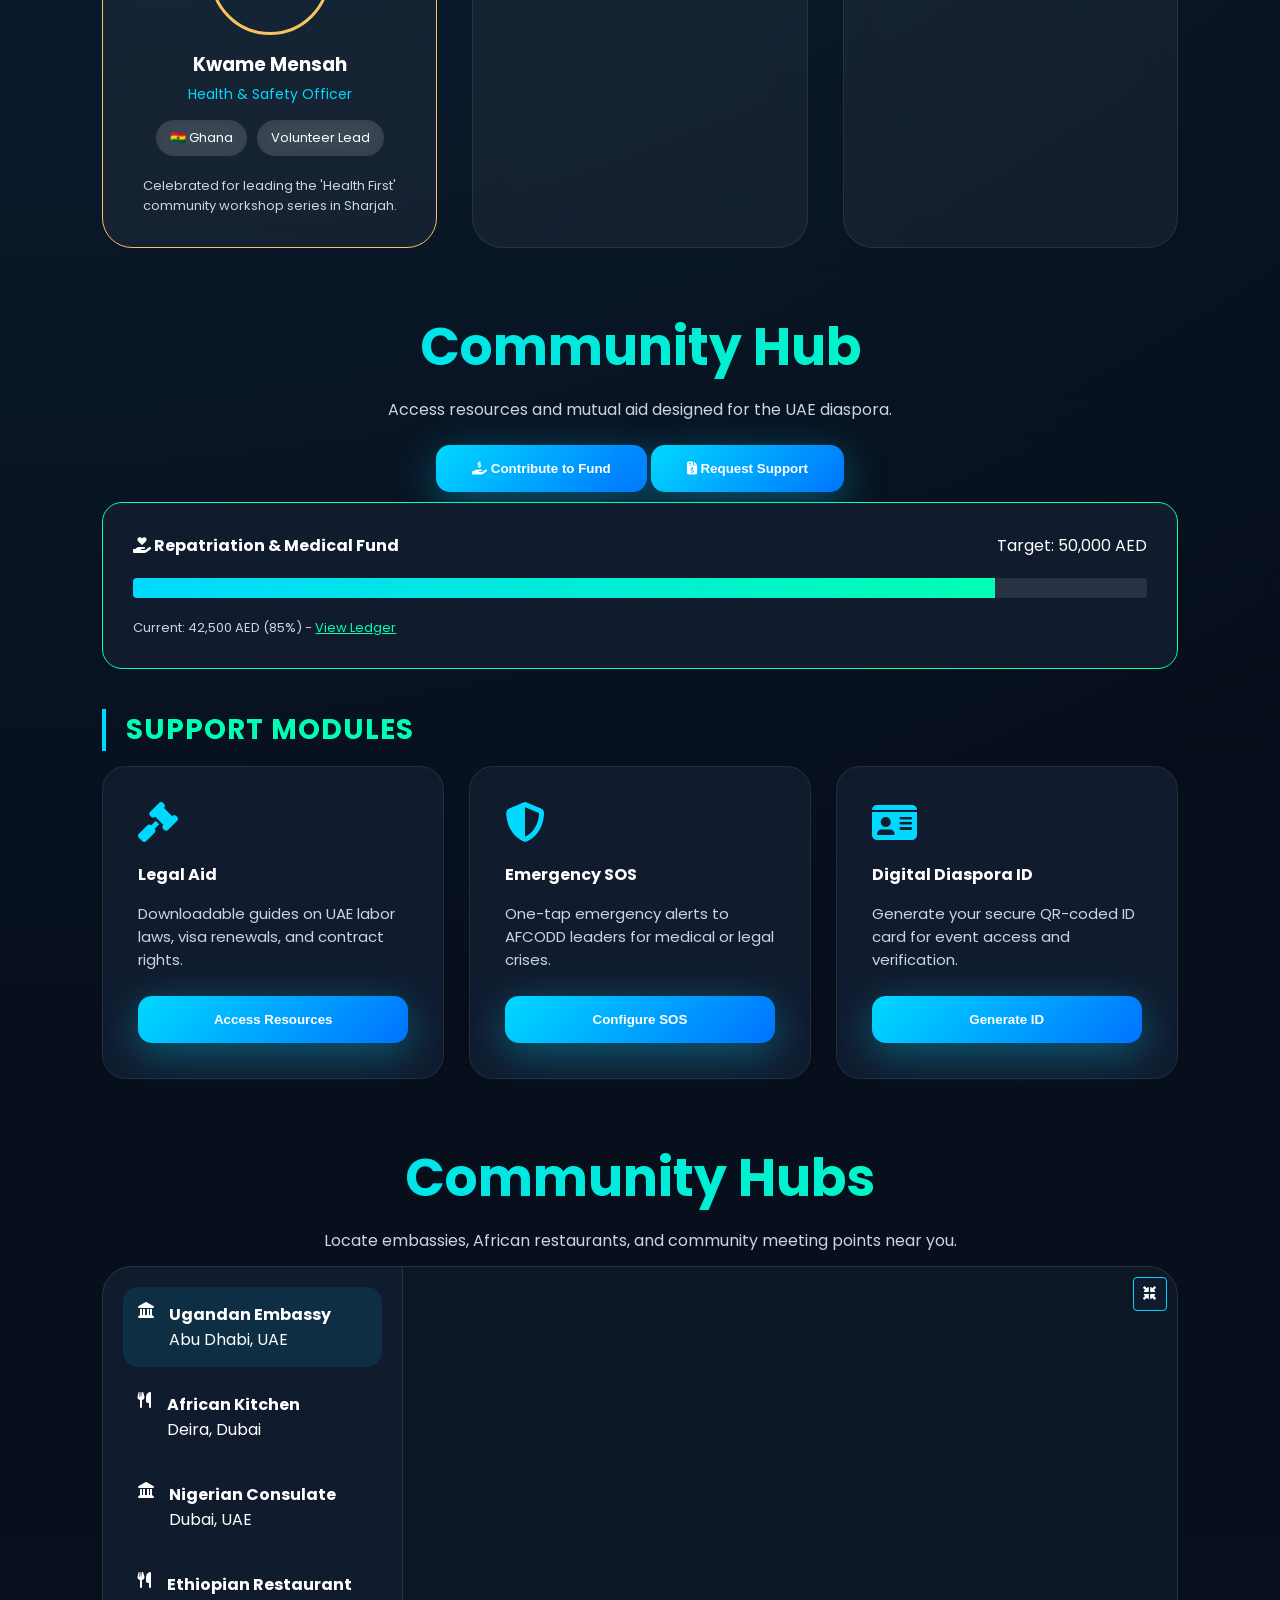
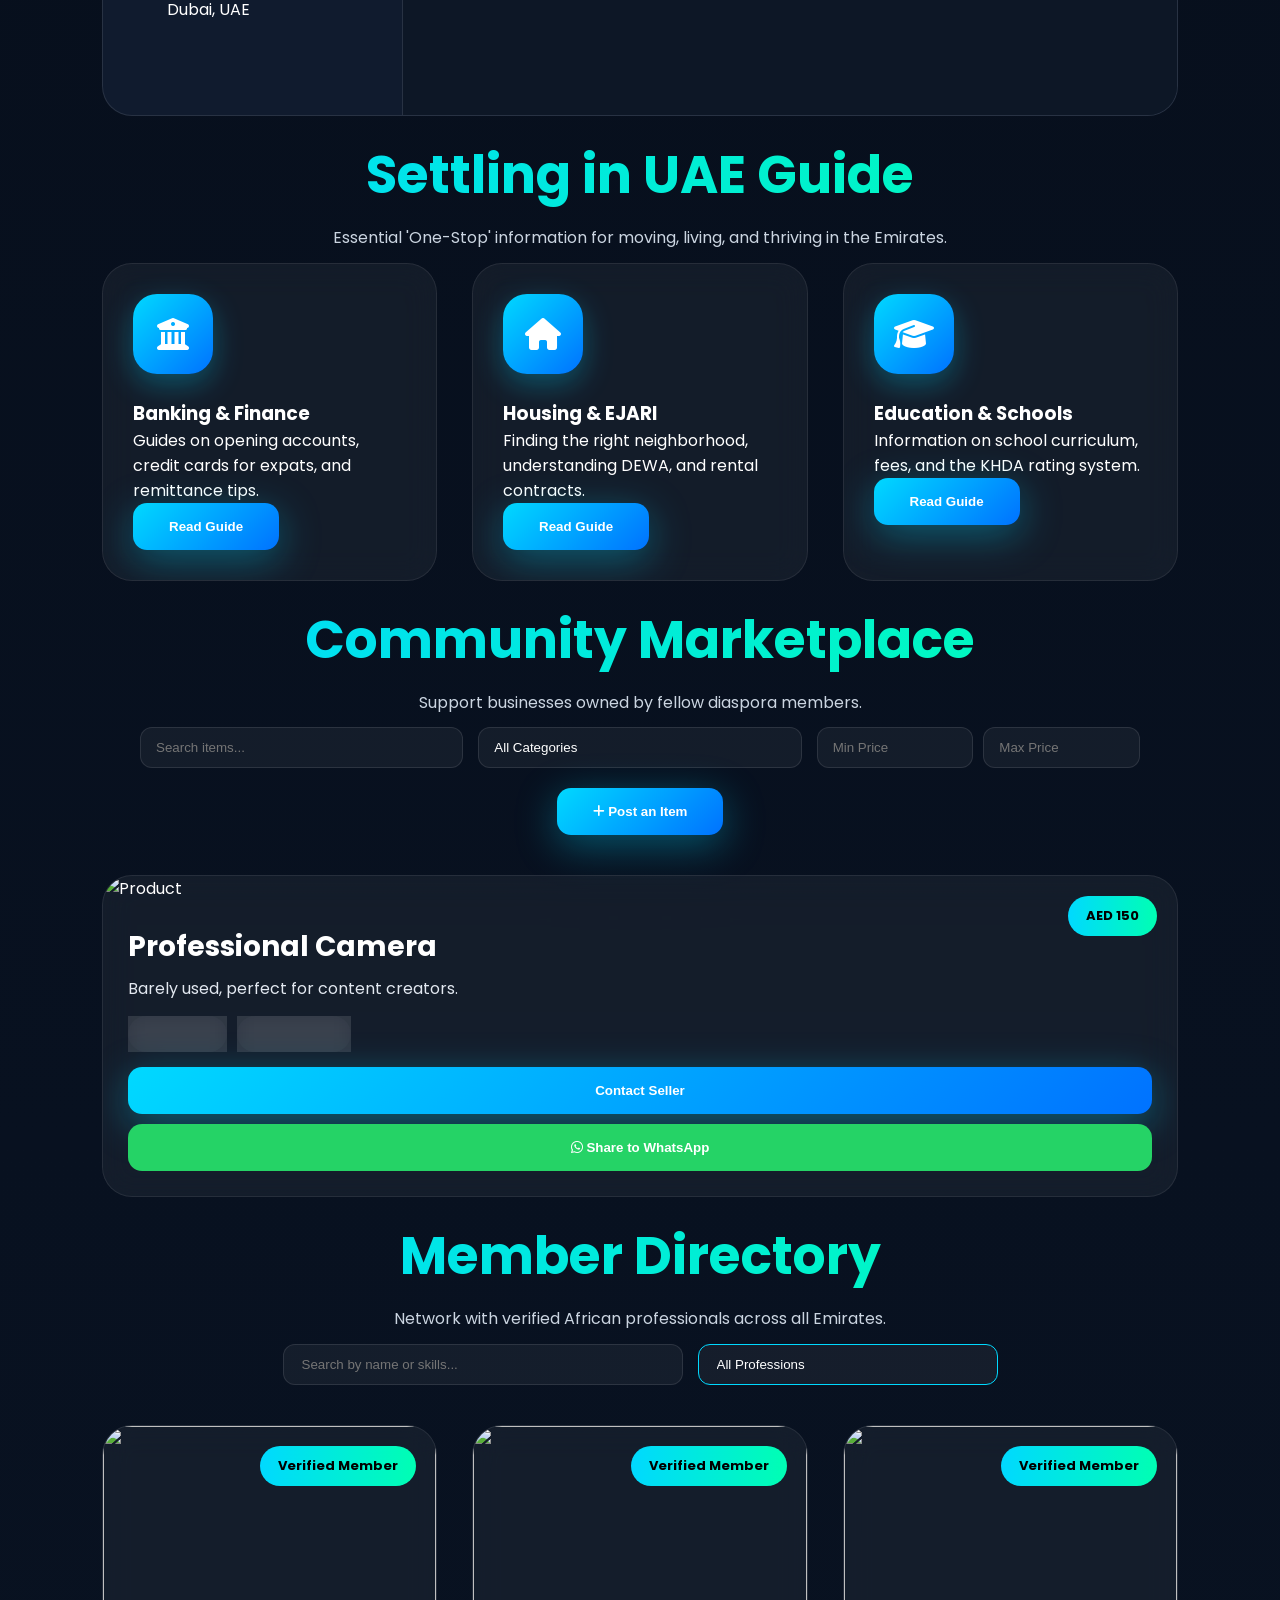
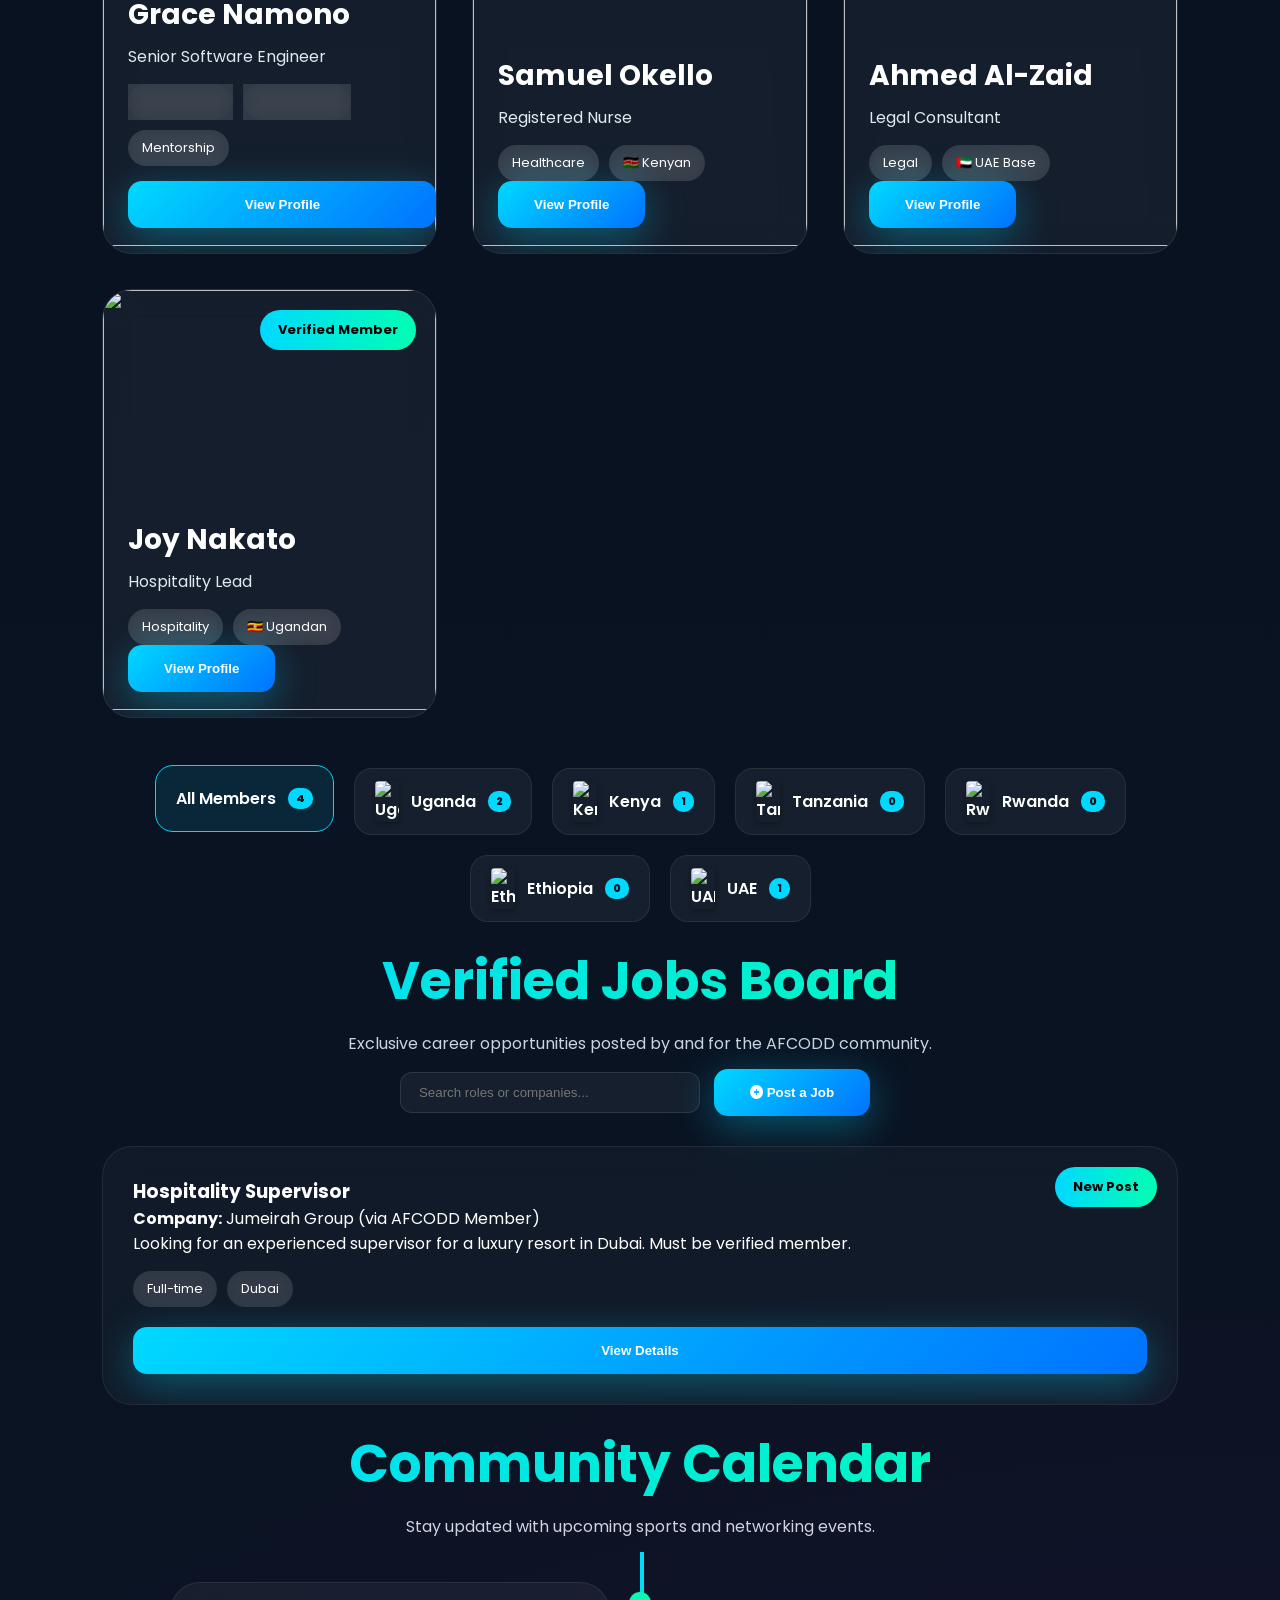
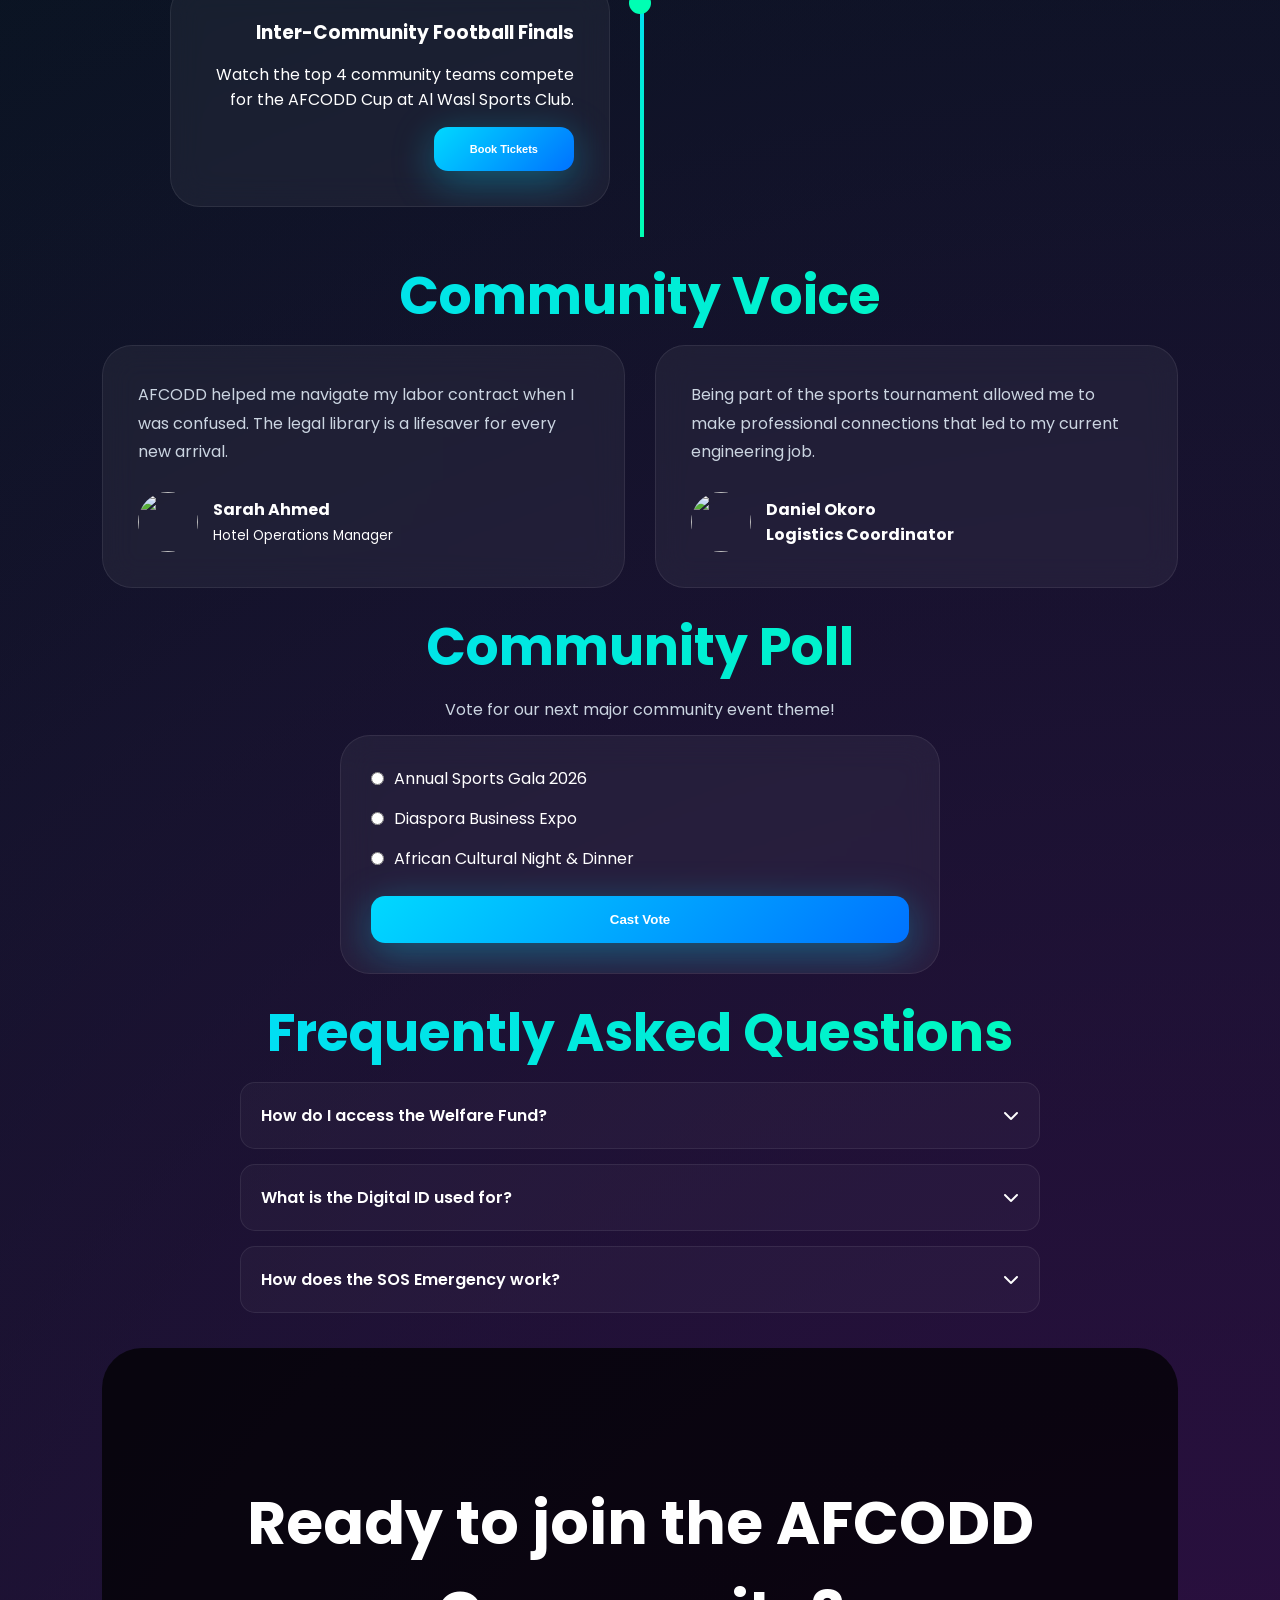
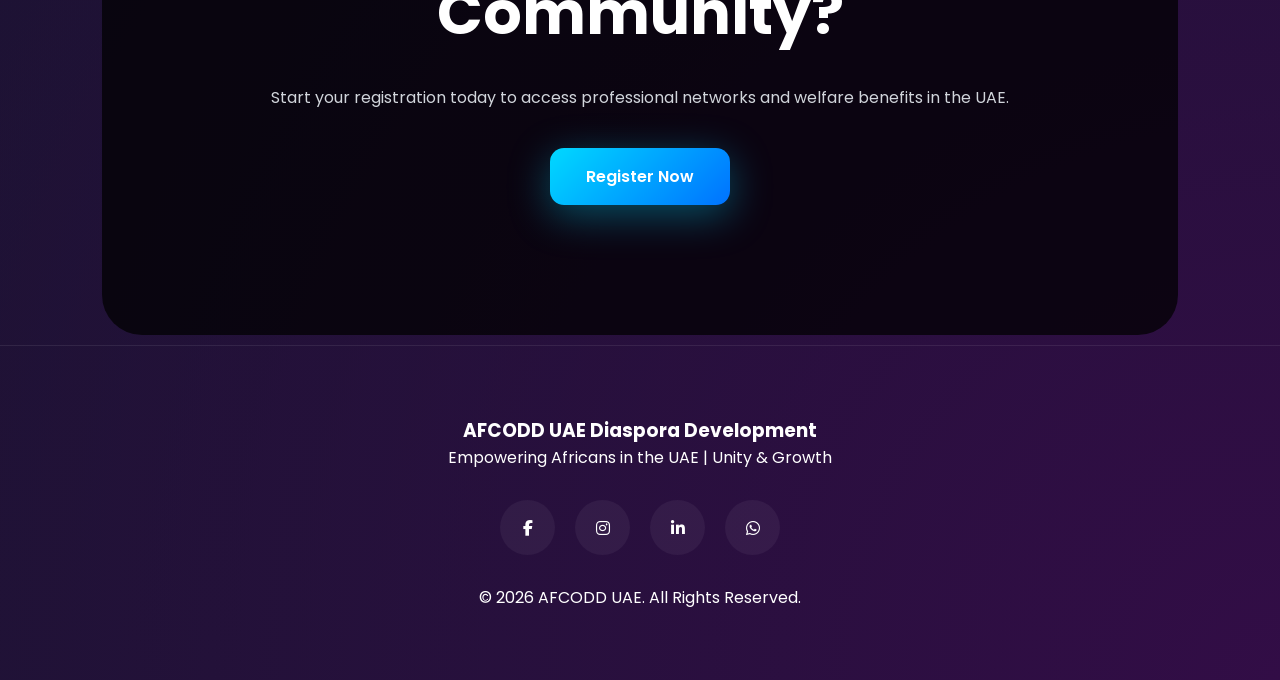
==== commit e1bf8bf9: "Upload all files from Codespace" ====
--- a/index.html
+++ b/index.html
@@ -14,7 +14,7 @@
 <link href="https://fonts.googleapis.com/css2?family=Poppins:wght@300;400;500;600;700;800&display=swap" rel="stylesheet">
 
 <!-- PWA Manifest -->
-<link rel="manifest" href="manifest.json">
+<link rel="manifest" href="manifest.json" crossorigin="use-credentials">
 
 <!-- FAVICON -->
 <link rel="icon" type="image/png" sizes="192x192" href="assets/logo.png?v=2">
@@ -1084,7 +1084,7 @@
 
                     <div class="id-main">
                         <div class="id-photo-container">
-                            <img src="https://via.placeholder.com/200" id="idProfileImg" alt="Profile">
+                            <img src="https://placehold.co/200" id="idProfileImg" alt="Profile">
                         </div>
                         <div class="id-info">
                             <h2 id="idMemberName">John Doe</h2>
